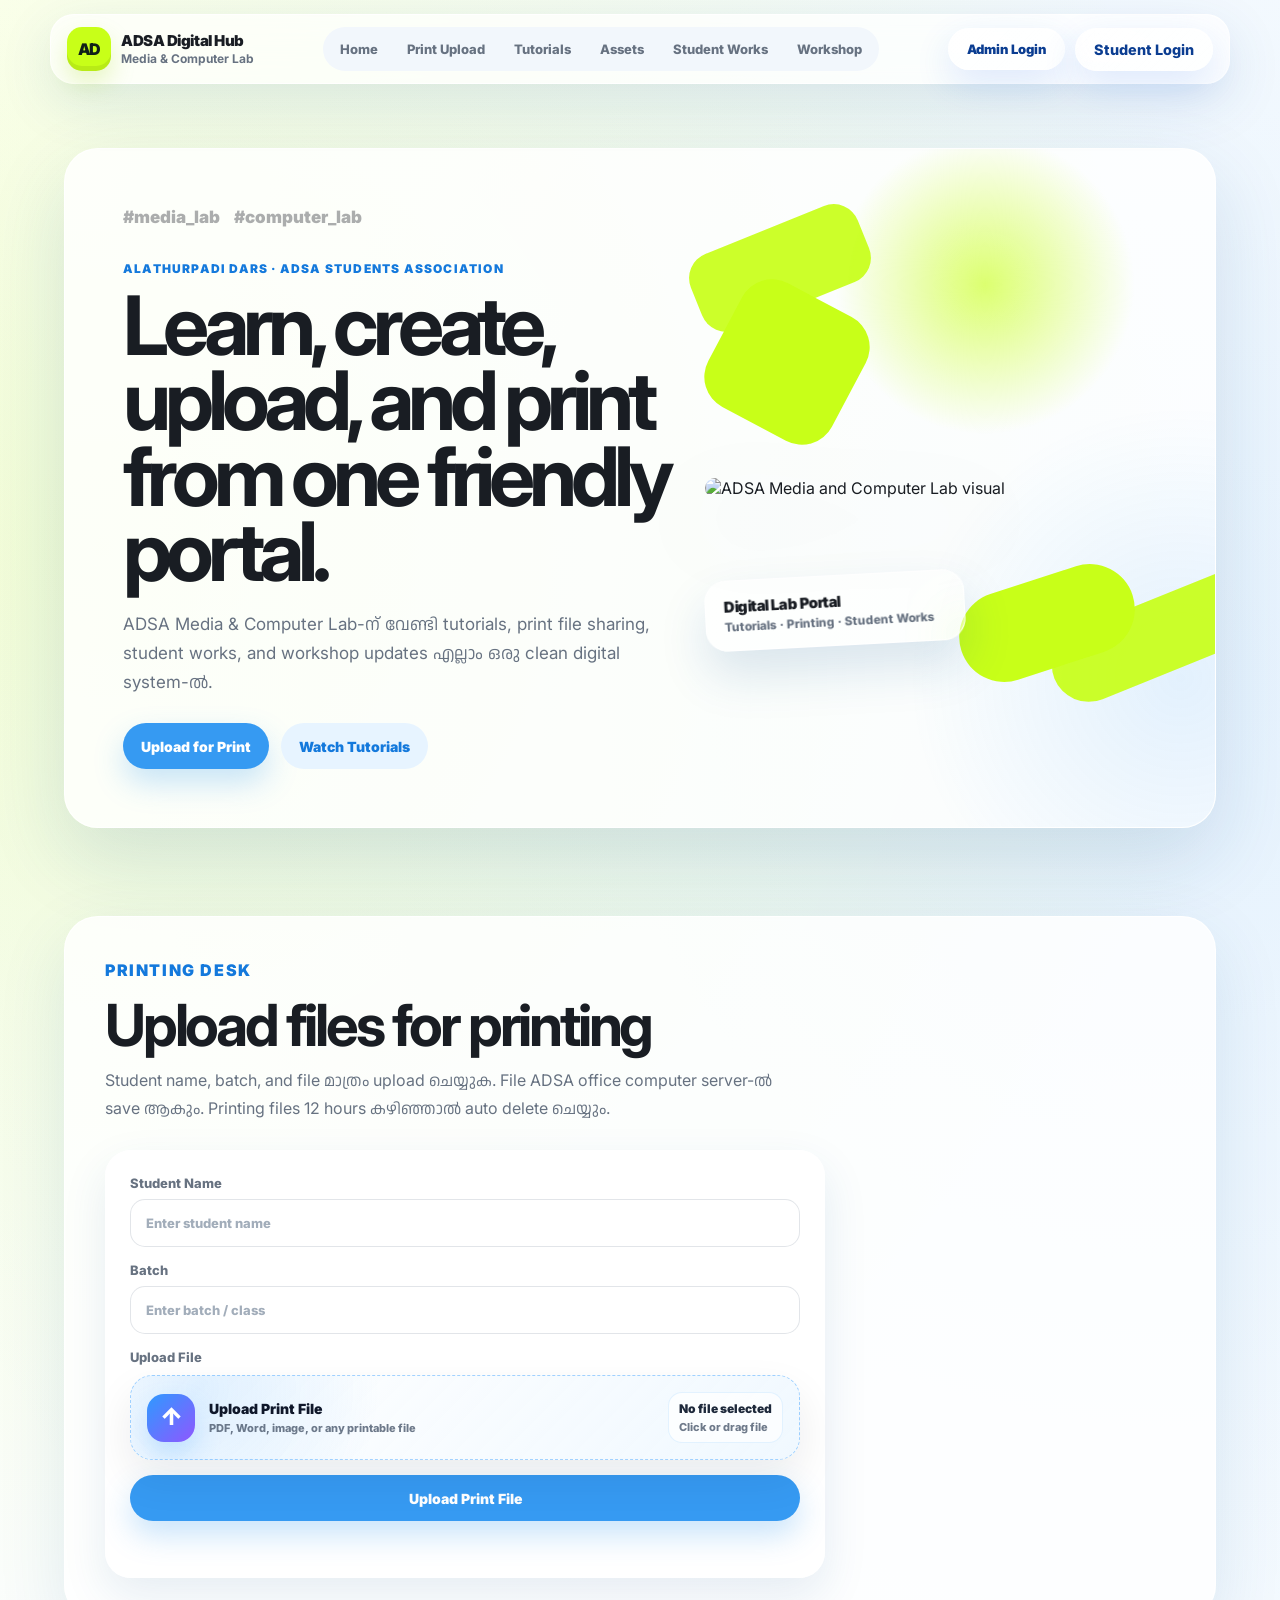
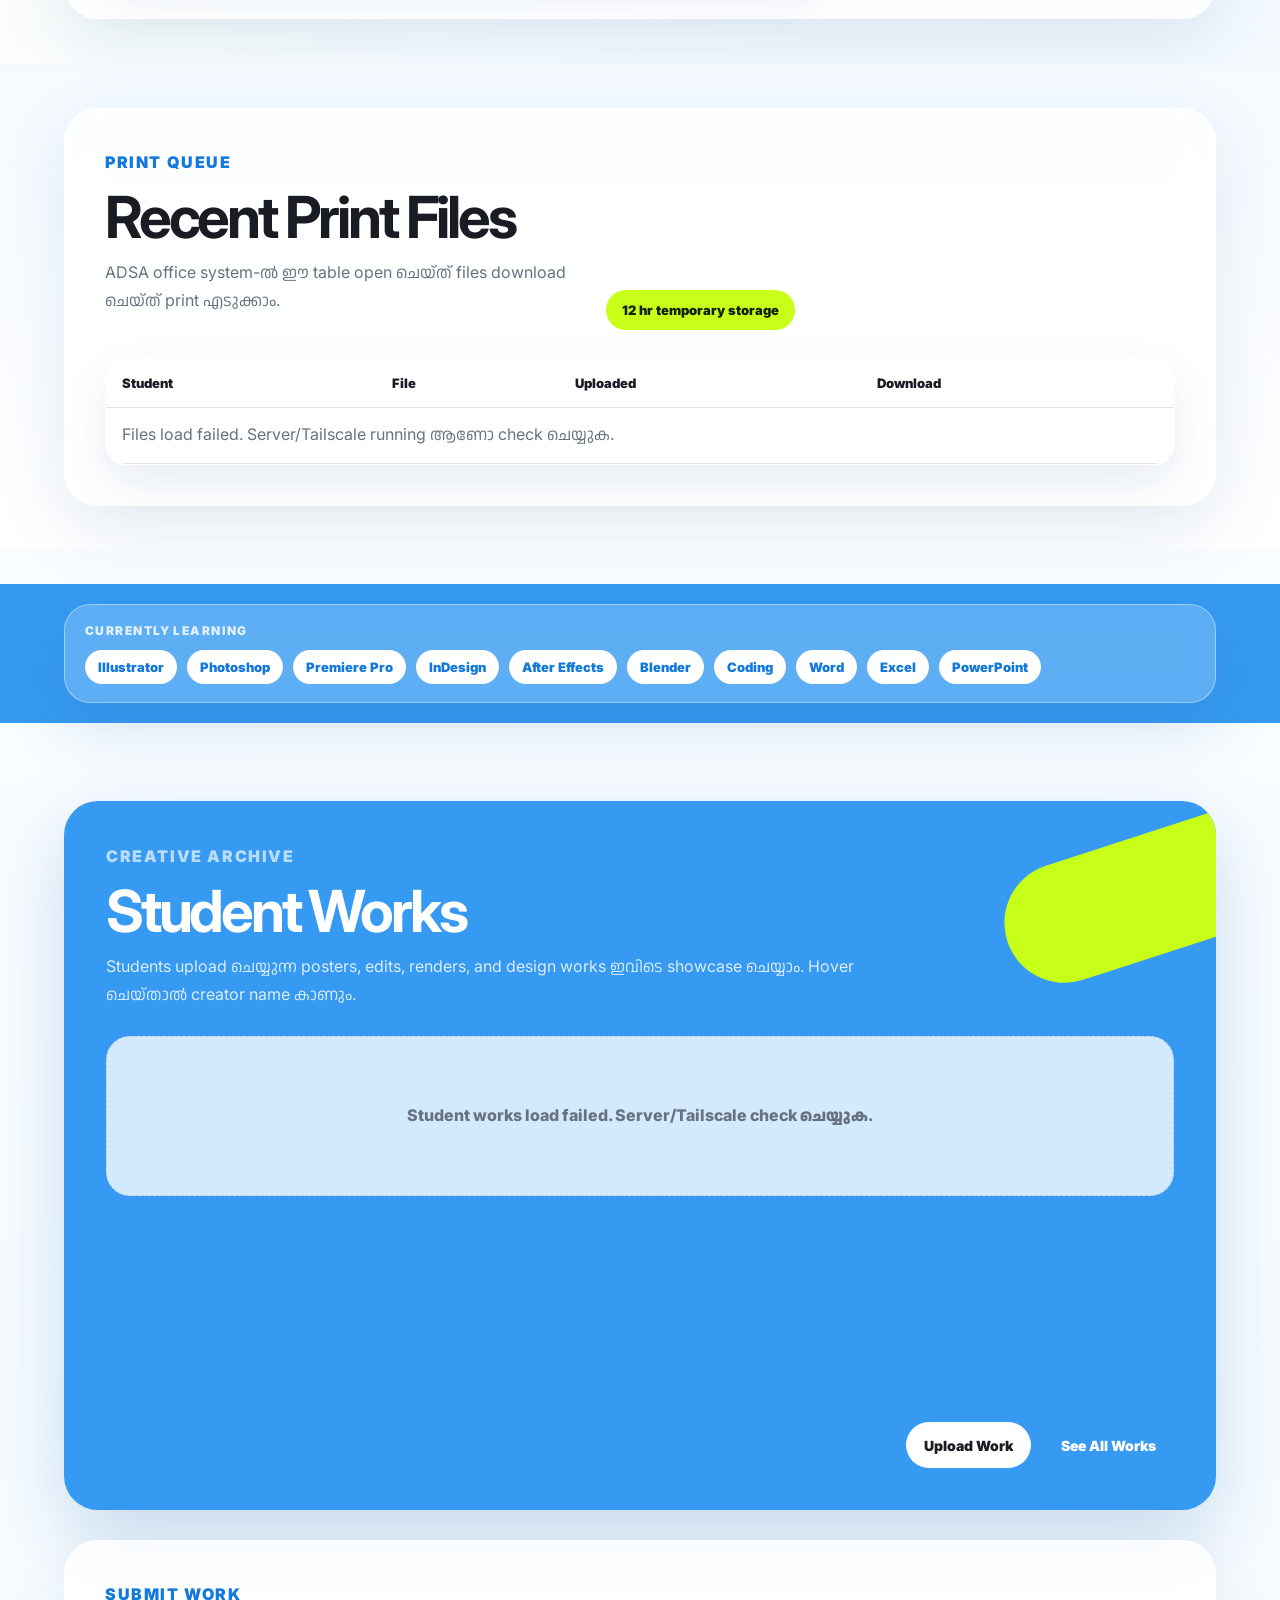
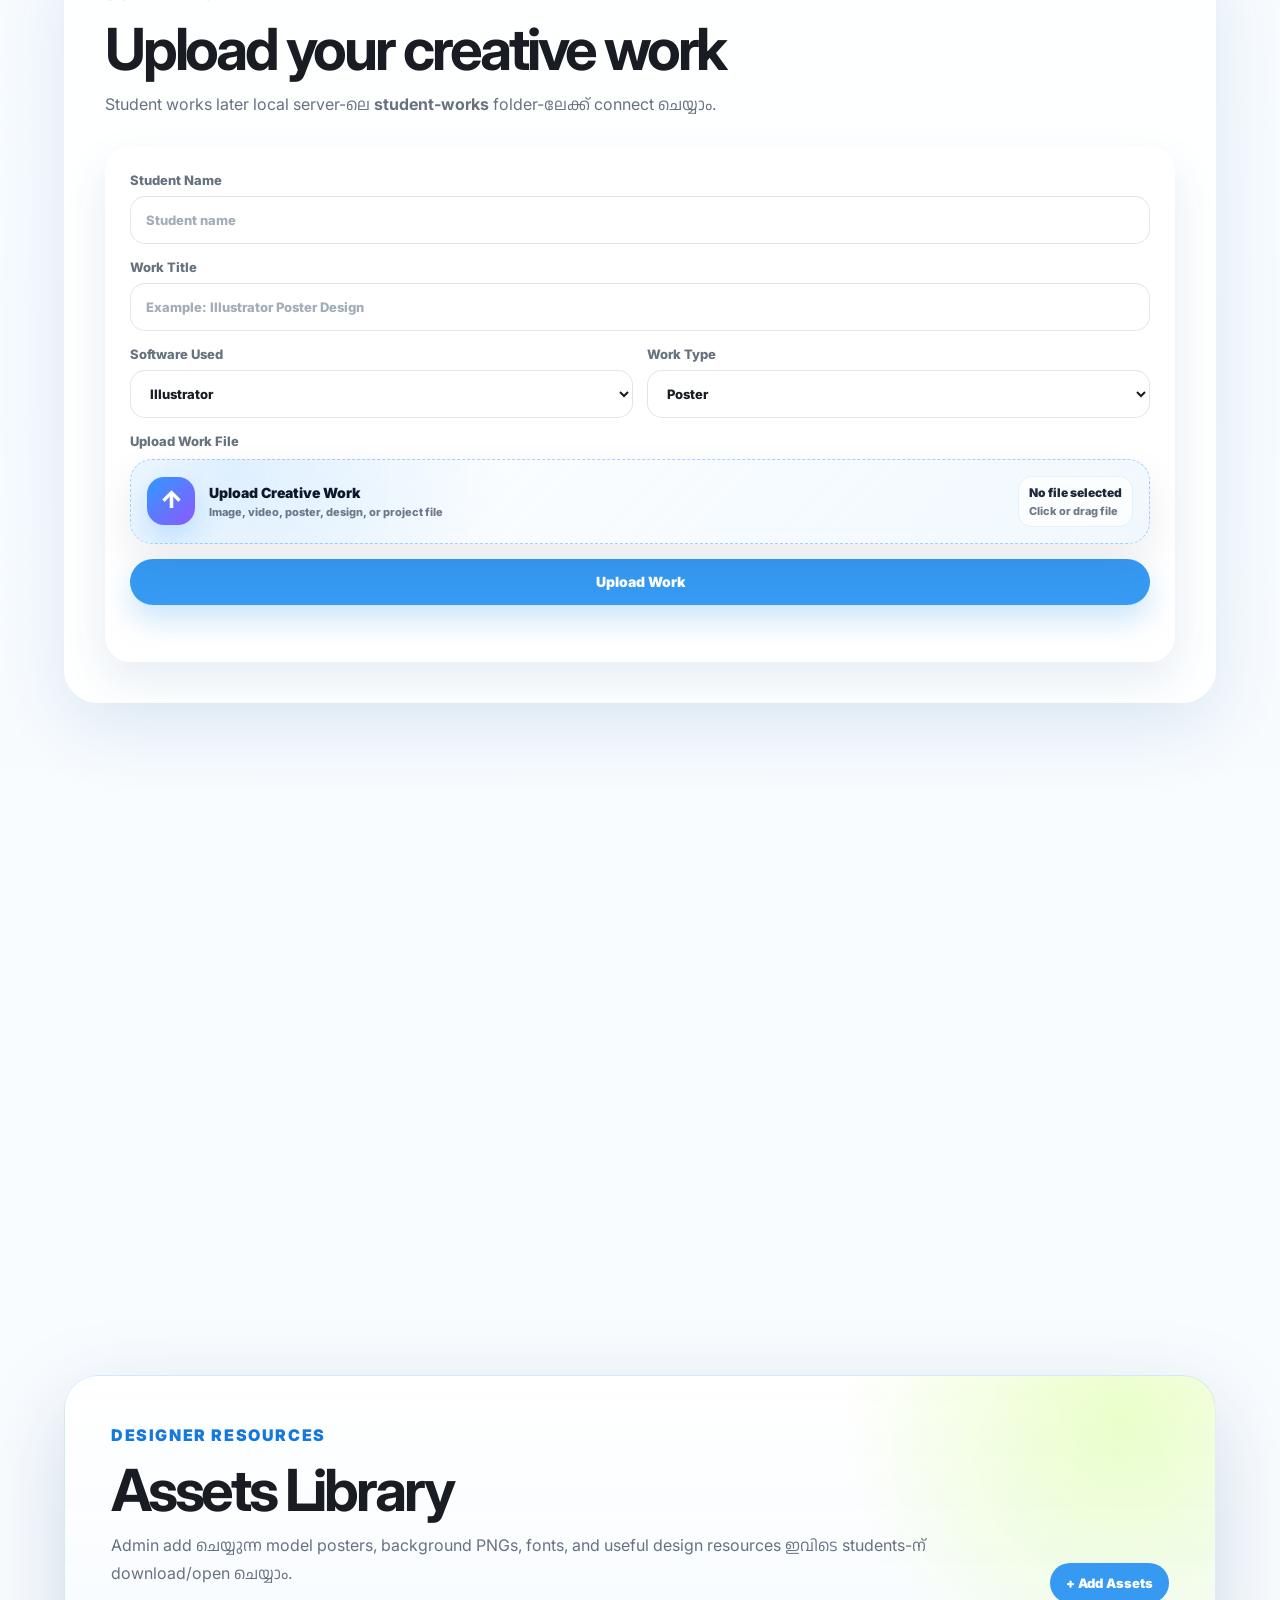
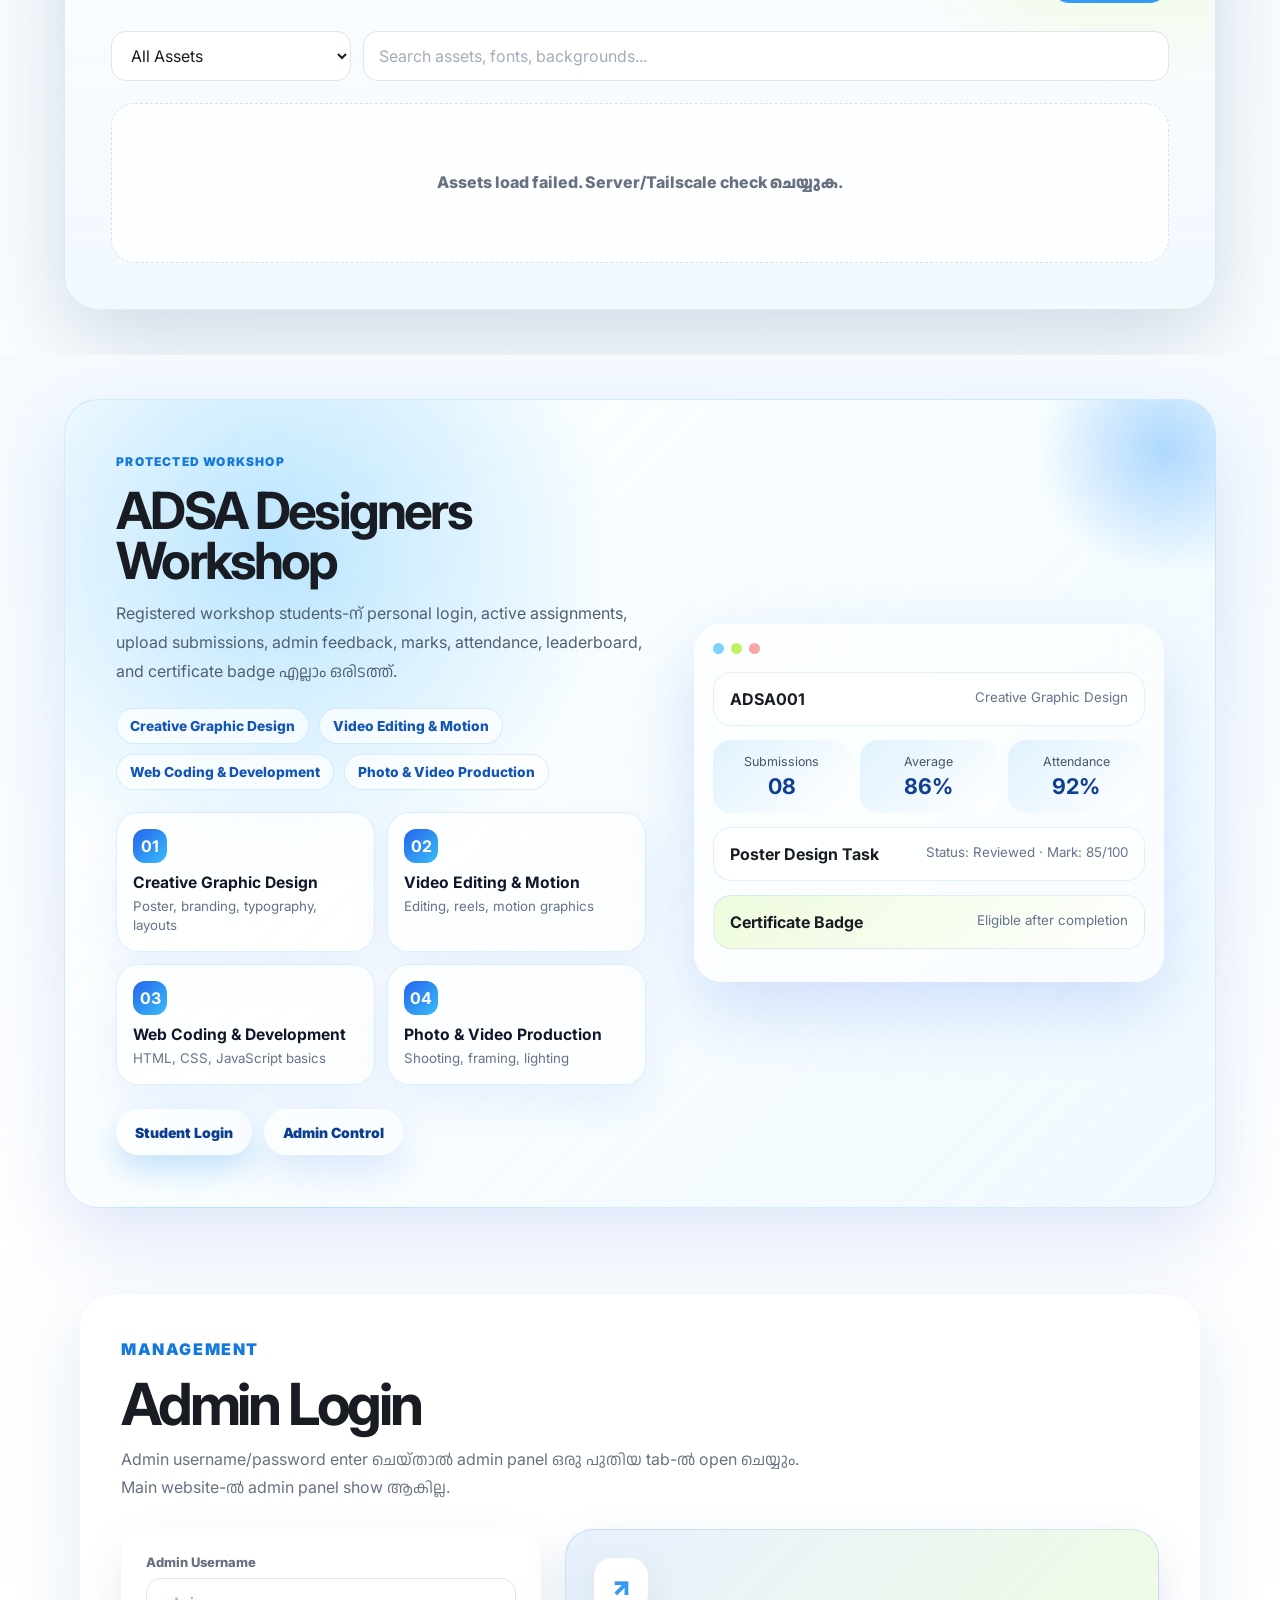
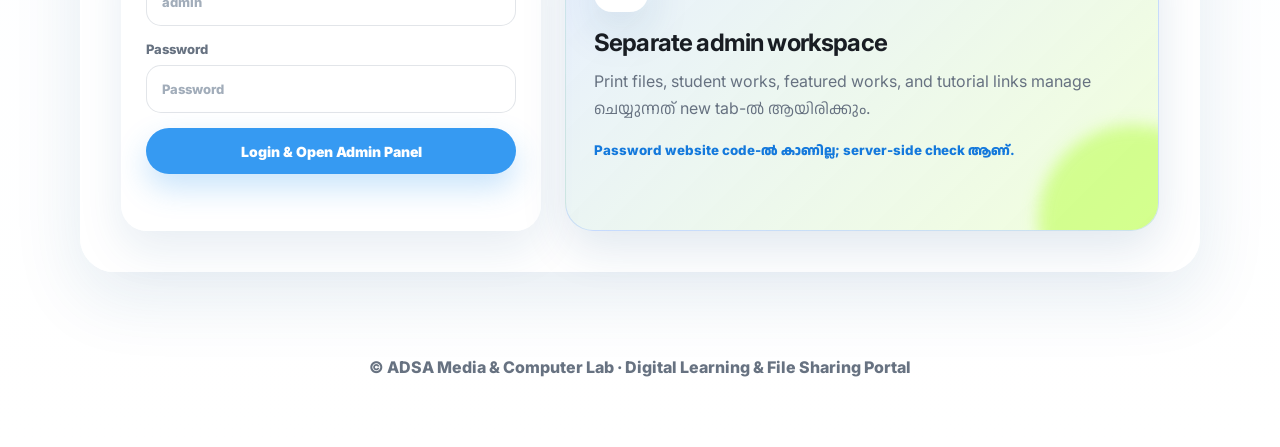
==== index.html @ 8da2c779 "Add files via upload" ====
<!DOCTYPE html>
<html lang="ml">
<head>
  <meta charset="UTF-8" />
  <meta name="viewport" content="width=device-width, initial-scale=1.0" />
  <title>ADSA Media & Computer Lab Portal</title>
  <link rel="icon" type="image/png" href="assets/logo.png" />
  <link rel="shortcut icon" type="image/png" href="assets/logo.png" />
  <link rel="apple-touch-icon" href="assets/logo.png" />

  <link rel="preconnect" href="https://fonts.googleapis.com">
  <link rel="preconnect" href="https://fonts.gstatic.com" crossorigin>
  <link href="https://fonts.googleapis.com/css2?family=Anek+Malayalam:wght@400;500;600;700;800&family=Inter:wght@400;500;600;700;800;900&family=Manjari:wght@400;700&display=swap" rel="stylesheet">

  <link rel="stylesheet" href="style.css" />
</head>
<body data-page="main">
  <header class="site-header">
    <a class="brand" href="#home" aria-label="ADSA Digital Hub Home">
      <span class="brand-mark">AD</span>
      <span class="brand-text">
        <strong>ADSA Digital Hub</strong>
        <small>Media & Computer Lab</small>
      </span>
    </a>

    <button class="menu-toggle" id="menuToggle" type="button" aria-label="Open menu">☰</button>

    <nav class="main-nav" id="mainNav">
      <a href="#home">Home</a>
      <a href="#print">Print Upload</a>
      <a href="#tutorials">Tutorials</a>
      <a href="#assets">Assets</a>
      <a href="#works">Student Works</a>
      <a href="#workshop">Workshop</a>
    </nav>

    <div class="top-login-actions">
      <a class="admin-top-btn iphone-glass-btn" href="#admin-login">Admin Login</a>
      <a class="student-top-btn iphone-glass-btn" href="workshop.html" target="_blank" rel="noopener">Student Login</a>
    </div>
  </header>

  <main>
    <section class="hero section reveal" id="home">
      <div class="hero-shell">
        <div class="hero-copy reveal reveal-left">
          <div class="tag-row">
            <span>#media_lab</span>
            <span>#computer_lab</span>
          </div>
          <p class="eyebrow">Alathurpadi Dars · ADSA Students Association</p>
          <h1>Learn, create, upload, and print from one friendly portal.</h1>
          <p class="hero-text">
            ADSA Media & Computer Lab-ന് വേണ്ടി tutorials, print file sharing, student works, and workshop updates എല്ലാം ഒരു clean digital system-ൽ.
          </p>
          <div class="hero-actions">
            <a class="btn primary" href="#print">Upload for Print</a>
            <a class="btn soft" href="#tutorials">Watch Tutorials</a>
          </div>
        </div>

        <div class="hero-visual reveal reveal-right">
          <div class="accent-shape shape-one"></div>
          <div class="accent-shape shape-two"></div>
          <img src="assets/right side.png" alt="ADSA Media and Computer Lab visual" />
          <div class="floating-glass-card">
            <strong>Digital Lab Portal</strong>
            <span>Tutorials · Printing · Student Works</span>
          </div>
        </div>
      </div>
    </section>

    <section class="section print-section reveal" id="print">
      <div class="section-panel print-panel">
        <div class="section-head compact">
          <p class="eyebrow blue">Printing Desk</p>
          <h2>Upload files for printing</h2>
          <p>
            Student name, batch, and file മാത്രം upload ചെയ്യുക. File ADSA office computer server-ൽ save ആകും.
            Printing files 12 hours കഴിഞ്ഞാൽ auto delete ചെയ്യും.
          </p>
        </div>

        <div class="print-layout">
          <form class="form-card print-form" id="printUploadForm">
            <label>Student Name
              <input class="input" name="studentName" required placeholder="Enter student name" />
            </label>

            <label>Batch
              <input class="input" name="batch" placeholder="Enter batch / class" />
            </label>

            <label>Upload File
              <input class="input file-input" type="file" name="file" required />
            </label>

            <div class="progress-wrap hidden" id="printProgressWrap">
              <div class="progress-bar"><span id="printProgress"></span></div>
              <small id="printProgressText">0%</small>
            </div>

            <button class="btn primary full" type="submit">Upload Print File</button>
            <p class="form-message" id="printMessage"></p>
          </form>

        </div>
      </div>
    </section>

    <section class="section recent-print-section reveal">
      <div class="section-panel">
        <div class="section-head compact row-head">
          <div>
            <p class="eyebrow blue">Print Queue</p>
            <h2>Recent Print Files</h2>
            <p>ADSA office system-ൽ ഈ table open ചെയ്ത് files download ചെയ്ത് print എടുക്കാം.</p>
          </div>
          <span class="pill-label">12 hr temporary storage</span>
        </div>

        <div class="table-wrap">
          <table>
            <thead>
              <tr>
                <th>Student</th>
                <th>File</th>
                <th>Uploaded</th>
                <th>Download</th>
              </tr>
            </thead>
            <tbody id="printFilesTable">
              <tr><td colspan="4">Loading files...</td></tr>
            </tbody>
          </table>
        </div>
      </div>
    </section>

    <section class="software-strip reveal" aria-label="Software categories">
      <div class="strip-inner">
        <p>Currently learning</p>
        <div class="chips">
          <span>Illustrator</span>
          <span>Photoshop</span>
          <span>Premiere Pro</span>
          <span>InDesign</span>
          <span>After Effects</span>
          <span>Blender</span>
          <span>Coding</span>
          <span>Word</span>
          <span>Excel</span>
          <span>PowerPoint</span>
        </div>
      </div>
    </section>

    <section class="section reveal" id="works">
      <div class="student-works-board">
        <div class="section-head light-head">
          <p class="eyebrow white">Creative Archive</p>
          <h2>Student Works</h2>
          <p>Students upload ചെയ്യുന്ന posters, edits, renders, and design works ഇവിടെ showcase ചെയ്യാം. Hover ചെയ്താൽ creator name കാണും.</p>
        </div>

        <div class="works-showcase" id="worksGallery">
          <article class="work-showcase-card reveal-card big">
            <div class="work-thumb gradient-one">Poster</div>
            <div class="work-overlay">
              <strong>Creative Poster</strong>
              <span>by Student Name</span>
            </div>
          </article>
          <article class="work-showcase-card reveal-card small up">
            <div class="work-thumb gradient-two">Logo</div>
            <div class="work-overlay">
              <strong>Logo Concept</strong>
              <span>by Student Name</span>
            </div>
          </article>
          <article class="work-showcase-card reveal-card tall">
            <div class="work-thumb gradient-three">Render</div>
            <div class="work-overlay">
              <strong>Blender Model</strong>
              <span>by Student Name</span>
            </div>
          </article>
          <article class="work-showcase-card reveal-card small down">
            <div class="work-thumb gradient-four">Edit</div>
            <div class="work-overlay">
              <strong>Video Edit</strong>
              <span>by Student Name</span>
            </div>
          </article>
          <article class="work-showcase-card reveal-card wide">
            <div class="work-thumb gradient-five">UI</div>
            <div class="work-overlay">
              <strong>Website UI</strong>
              <span>by Student Name</span>
            </div>
          </article>
        </div>

        <div class="works-footer">
          <a class="btn white-btn" href="#workUploadArea">Upload Work</a>
          <button class="btn blue-btn" id="seeAllWorksBtn" type="button">See All Works</button>
        </div>
      </div>

      <div class="work-upload-panel reveal" id="workUploadArea">
        <div class="section-head compact">
          <p class="eyebrow blue">Submit Work</p>
          <h2>Upload your creative work</h2>
          <p>Student works later local server-ലെ <strong>student-works</strong> folder-ലേക്ക് connect ചെയ്യാം.</p>
        </div>

        <form class="form-card" id="workUploadForm">
          <label>Student Name
            <input class="input" name="studentName" required placeholder="Student name" />
          </label>

          <label>Work Title
            <input class="input" name="title" required placeholder="Example: Illustrator Poster Design" />
          </label>

          <div class="form-row">
            <label>Software Used
              <select class="input" name="software">
                <option>Illustrator</option>
                <option>Photoshop</option>
                <option>Premiere Pro</option>
                <option>InDesign</option>
                <option>After Effects</option>
                <option>Blender</option>
                <option>Coding</option>
                <option>Office Apps</option>
                <option>Other</option>
              </select>
            </label>

            <label>Work Type
              <select class="input" name="workType">
                <option>Poster</option>
                <option>Logo</option>
                <option>Video Editing</option>
                <option>Motion Graphics</option>
                <option>Blender Render</option>
                <option>Coding Project</option>
                <option>Document</option>
                <option>Presentation</option>
                <option>Other</option>
              </select>
            </label>
          </div>

          <label>Upload Work File
            <input class="input file-input" type="file" name="file" required />
          </label>

          <div class="progress-wrap hidden" id="workProgressWrap">
            <div class="progress-bar"><span id="workProgress"></span></div>
            <small id="workProgressText">0%</small>
          </div>

          <button class="btn primary full" type="submit">Upload Work</button>
          <p class="form-message" id="workMessage"></p>
        </form>
      </div>
    </section>

    <section class="section reveal" id="tutorials">
      <div class="tutorials-panel">
        <div class="section-head row-head">
          <div>
            <p class="eyebrow blue">Learning Library</p>
            <h2>Common Tutorials</h2>
            <p>Admin panel വഴി YouTube links add ചെയ്യുമ്പോൾ software category അനുസരിച്ച് thumbnails സഹിതം tutorials ഇവിടെ വരും.</p>
          </div>
          <a class="round-link" href="#admin-login">+ Add Tutorial</a>
        </div>

        <div class="toolbar">
          <select id="tutorialCategoryFilter" class="input small-input">
            <option value="all">All Categories</option>
            <option value="Illustrator">Illustrator</option>
            <option value="Photoshop">Photoshop</option>
            <option value="Premiere Pro">Premiere Pro</option>
            <option value="InDesign">InDesign</option>
            <option value="After Effects">After Effects</option>
            <option value="Blender">Blender</option>
            <option value="Coding">Coding</option>
            <option value="Office Apps">Office Apps</option>
          </select>

          <input id="tutorialSearch" class="input" type="search" placeholder="Search tutorial..." />
        </div>

        <div class="tutorial-card-grid" id="publicTutorials">
          <article class="tutorial-card demo-card reveal-card">
            <div class="tutorial-thumb blue-thumb">Ai</div>
            <div class="tutorial-body">
              <div class="tag-pair"><span>Beginner</span><span>Malayalam</span></div>
              <h3>Illustrator basics</h3>
              <p>Admin add ചെയ്യുന്ന YouTube links ഇവിടെ thumbnail സഹിതം കാണിക്കും.</p>
              <a href="#admin-login" class="btn mini blue-btn">Add Link</a>
            </div>
          </article>
          <article class="tutorial-card demo-card reveal-card">
            <div class="tutorial-thumb lime-thumb">Ps</div>
            <div class="tutorial-body">
              <div class="tag-pair"><span>Design</span><span>Public</span></div>
              <h3>Photoshop editing</h3>
              <p>Software category, level, language എന്നിവ filter ചെയ്യാം.</p>
              <a href="#admin-login" class="btn mini blue-btn">Add Link</a>
            </div>
          </article>
          <article class="tutorial-card demo-card reveal-card">
            <div class="tutorial-thumb peach-thumb">Pr</div>
            <div class="tutorial-body">
              <div class="tag-pair"><span>Video</span><span>Public</span></div>
              <h3>Premiere Pro lessons</h3>
              <p>YouTube video thumbnail auto show ചെയ്യാവുന്ന system next.</p>
              <a href="#admin-login" class="btn mini blue-btn">Add Link</a>
            </div>
          </article>
        </div>
      </div>
    </section>


    <section class="section reveal" id="assets">
      <div class="assets-panel">
        <div class="section-head row-head">
          <div>
            <p class="eyebrow blue">Designer Resources</p>
            <h2>Assets Library</h2>
            <p>Admin add ചെയ്യുന്ന model posters, background PNGs, fonts, and useful design resources ഇവിടെ students-ന് download/open ചെയ്യാം.</p>
          </div>
          <a class="round-link" href="#admin-login">+ Add Assets</a>
        </div>

        <div class="toolbar asset-toolbar">
          <select id="assetCategoryFilter" class="input small-input">
            <option value="all">All Assets</option>
            <option value="Model Posters">Model Posters</option>
            <option value="Background PNGs">Background PNGs</option>
            <option value="Fonts">Fonts</option>
            <option value="PNG Elements">PNG Elements</option>
            <option value="Practice Files">Practice Files</option>
            <option value="Design Models">Design Models</option>
            <option value="Other">Other</option>
          </select>

          <input id="assetSearch" class="input" type="search" placeholder="Search assets, fonts, backgrounds..." />
        </div>

        <div class="asset-grid" id="assetGrid">
          <article class="asset-card demo-card reveal-card">
            <div class="asset-icon">Aa</div>
            <div class="asset-body">
              <span class="asset-type">Fonts</span>
              <h3>Design fonts</h3>
              <p>Admin upload ചെയ്യുന്ന fonts ഇവിടെ show ചെയ്യും.</p>
            </div>
          </article>
          <article class="asset-card demo-card reveal-card">
            <div class="asset-icon png-icon">PNG</div>
            <div class="asset-body">
              <span class="asset-type">Background PNGs</span>
              <h3>Backgrounds & PNGs</h3>
              <p>Designers-ന് useful elements category-wise കിട്ടും.</p>
            </div>
          </article>
          <article class="asset-card demo-card reveal-card">
            <div class="asset-icon model-icon">PSD</div>
            <div class="asset-body">
              <span class="asset-type">Model Posters</span>
              <h3>Poster models</h3>
              <p>Practice ചെയ്യാനുള്ള model posters admin add ചെയ്യാം.</p>
            </div>
          </article>
        </div>
      </div>
    </section>

    <section class="section workshop-section premium-main-workshop reveal" id="workshop">
      <div class="workshop-premium-card">
        <div class="workshop-glow-orb"></div>
        <div class="workshop-premium-copy">
          <p class="eyebrow blue">Protected Workshop</p>
          <h2>ADSA Designers Workshop</h2>
          <p>
            Registered workshop students-ന് personal login, active assignments, upload submissions,
            admin feedback, marks, attendance, leaderboard, and certificate badge എല്ലാം ഒരിടത്ത്.
          </p>
          <div class="workshop-mini-points premium-points workshop-category-pills">
            <span>Creative Graphic Design</span>
            <span>Video Editing & Motion</span>
            <span>Web Coding & Development</span>
            <span>Photo & Video Production</span>
          </div>
          <div class="workshop-category-cards">
            <article><b>01</b><strong>Creative Graphic Design</strong><small>Poster, branding, typography, layouts</small></article>
            <article><b>02</b><strong>Video Editing & Motion</strong><small>Editing, reels, motion graphics</small></article>
            <article><b>03</b><strong>Web Coding & Development</strong><small>HTML, CSS, JavaScript basics</small></article>
            <article><b>04</b><strong>Photo & Video Production</strong><small>Shooting, framing, lighting</small></article>
          </div>
          <div class="workshop-premium-actions">
            <a class="btn primary iphone-glass-action" href="workshop.html" target="_blank" rel="noopener">Student Login</a>
            <a class="btn soft iphone-glass-action" href="#admin-login">Admin Control</a>
          </div>
        </div>
        <div class="workshop-dashboard-mockup" aria-hidden="true">
          <div class="mock-window-bar"><span></span><span></span><span></span></div>
          <div class="mock-profile-row"><b>ADSA001</b><small>Creative Graphic Design</small></div>
          <div class="mock-progress-grid"><i>Submissions<br><b>08</b></i><i>Average<br><b>86%</b></i><i>Attendance<br><b>92%</b></i></div>
          <div class="mock-task-card"><strong>Poster Design Task</strong><small>Status: Reviewed · Mark: 85/100</small></div>
          <div class="mock-task-card soft"><strong>Certificate Badge</strong><small>Eligible after completion</small></div>
        </div>
      </div>
    </section>

    <section class="section admin-login-section reveal" id="admin-login">
      <div class="section-panel admin-panel-shell admin-open-panel">
        <div class="section-head compact">
          <p class="eyebrow blue">Management</p>
          <h2>Admin Login</h2>
          <p>Admin username/password enter ചെയ്താൽ admin panel ഒരു പുതിയ tab-ൽ open ചെയ്യും. Main website-ൽ admin panel show ആകില്ല.</p>
        </div>

        <div class="admin-open-layout">
          <form class="form-card admin-login" id="adminLoginForm">
            <label>Admin Username
              <input class="input" type="text" name="username" placeholder="admin" autocomplete="username" />
            </label>

            <label>Password
              <input class="input" type="password" name="password" placeholder="Password" autocomplete="current-password" />
            </label>

            <button class="btn primary full" type="submit">Login & Open Admin Panel</button>
            <p class="form-message" id="adminLoginMessage"></p>
          </form>

          <div class="admin-open-note">
            <span class="admin-note-icon">↗</span>
            <h3>Separate admin workspace</h3>
            <p>Print files, student works, featured works, and tutorial links manage ചെയ്യുന്നത് new tab-ൽ ആയിരിക്കും.</p>
            <small>Password website code-ൽ കാണില്ല; server-side check ആണ്.</small>
          </div>
        </div>
      </div>
    </section>

  </main>

  <div class="works-modal hidden" id="worksModal" role="dialog" aria-modal="true" aria-labelledby="worksModalTitle" aria-hidden="true">
    <button class="works-modal-backdrop" type="button" data-close-works-modal aria-label="Close all works popup"></button>
    <div class="works-modal-card">
      <div class="works-modal-head">
        <div>
          <p class="eyebrow blue">Creative Gallery</p>
          <h3 id="worksModalTitle">All Student Works</h3>
          <p id="worksModalCount">Uploaded works will appear here as cards.</p>
        </div>
        <button class="modal-close" id="closeWorksModal" type="button" aria-label="Close popup">×</button>
      </div>
      <div class="works-modal-grid" id="allWorksGrid">
        <div class="works-loading">Loading works...</div>
      </div>
    </div>
  </div>


  <div class="work-viewer-modal hidden" id="workViewerModal" role="dialog" aria-modal="true" aria-labelledby="workViewerTitle" aria-hidden="true">
    <button class="work-viewer-backdrop" type="button" data-close-work-viewer aria-label="Close work preview"></button>
    <div class="work-viewer-card">
      <div class="work-viewer-head">
        <div>
          <p class="eyebrow blue">Work Preview</p>
          <h3 id="workViewerTitle">Student Work</h3>
          <p id="workViewerMeta">Preview will open here.</p>
        </div>
        <button class="modal-close" id="closeWorkViewer" type="button" aria-label="Close preview">×</button>
      </div>
      <div class="work-viewer-body" id="workViewerBody">
        <div class="works-loading">Select a work to preview.</div>
      </div>
    </div>
  </div>


  <footer class="site-footer">
    <p>© ADSA Media & Computer Lab · Digital Learning & File Sharing Portal</p>
  </footer>

  <script>
    document.addEventListener("DOMContentLoaded", function () {
      const revealItems = document.querySelectorAll(".reveal, .reveal-card");
      const observer = new IntersectionObserver((entries) => {
        entries.forEach((entry) => {
          if (entry.isIntersecting) {
            entry.target.classList.add("is-visible");
            observer.unobserve(entry.target);
          }
        });
      }, { threshold: 0.16, rootMargin: "0px 0px -60px 0px" });

      revealItems.forEach((item, index) => {
        item.style.setProperty("--reveal-delay", `${Math.min(index * 45, 420)}ms`);
        observer.observe(item);
      });
    });
  </script>

  <script type="module" src="app.js"></script>
</body>
</html>
---- style.css ----
:root {
  --blue: #369af2;
  --blue-dark: #1479dc;
  --blue-soft: #e7f4ff;
  --lime: #c8ff18;
  --lime-dark: #9ad400;
  --ink: #191d23;
  --muted: #677281;
  --soft-text: #8b96a6;
  --white: #ffffff;
  --paper: #fbfdff;
  --panel: #f2f7fc;
  --line: rgba(20, 45, 78, 0.12);
  --shadow: 0 30px 90px rgba(13, 61, 110, 0.18);
  --soft-shadow: 0 18px 45px rgba(26, 79, 130, 0.13);
  --radius-xl: 34px;
  --radius-lg: 26px;
  --radius-md: 18px;
  --container: 1180px;
}

* {
  box-sizing: border-box;
}

html {
  scroll-behavior: smooth;
}

body {
  margin: 0;
  font-family: "Inter", "Anek Malayalam", "Manjari", system-ui, -apple-system, BlinkMacSystemFont, "Segoe UI", sans-serif;
  color: var(--ink);
  background:
    radial-gradient(circle at 8% 10%, rgba(200, 255, 24, 0.22), transparent 20%),
    radial-gradient(circle at 92% 18%, rgba(255, 255, 255, 0.18), transparent 22%),
    var(--blue);
  overflow-x: hidden;
}

img {
  max-width: 100%;
  display: block;
}

a {
  color: inherit;
  text-decoration: none;
}

button,
input,
select,
textarea {
  font: inherit;
}

.site-header {
  position: sticky;
  top: 14px;
  z-index: 100;
  width: min(calc(100% - 28px), var(--container));
  margin: 14px auto 0;
  display: grid;
  grid-template-columns: auto 1fr auto;
  align-items: center;
  gap: 18px;
  padding: 12px 16px;
  background: rgba(255, 255, 255, 0.92);
  border: 1px solid rgba(255, 255, 255, 0.55);
  border-radius: 24px;
  box-shadow: 0 18px 45px rgba(23, 81, 138, 0.16);
  backdrop-filter: blur(18px);
}

.brand {
  display: inline-flex;
  align-items: center;
  gap: 10px;
  min-width: max-content;
}

.brand-mark {
  width: 44px;
  height: 44px;
  display: grid;
  place-items: center;
  border-radius: 15px;
  background: var(--lime);
  color: #102018;
  font-weight: 900;
  letter-spacing: -0.08em;
  box-shadow: inset 0 -5px 0 rgba(0, 0, 0, 0.08), 0 12px 24px rgba(157, 214, 0, 0.22);
}

.brand-text strong,
.brand-text small {
  display: block;
  line-height: 1.15;
}

.brand-text strong {
  font-size: 15px;
  font-weight: 900;
  letter-spacing: -0.03em;
}

.brand-text small {
  margin-top: 3px;
  color: var(--muted);
  font-size: 12px;
  font-weight: 700;
}

.main-nav {
  justify-self: center;
  display: flex;
  align-items: center;
  gap: 3px;
  padding: 4px;
  border-radius: 999px;
  background: var(--panel);
}

.main-nav a {
  padding: 10px 13px;
  border-radius: 999px;
  color: var(--muted);
  font-size: 13px;
  font-weight: 800;
  white-space: nowrap;
  transition: 0.2s ease;
}

.main-nav a:hover {
  color: var(--ink);
  background: var(--white);
  box-shadow: 0 10px 24px rgba(27, 90, 151, 0.08);
}

.admin-top-btn {
  justify-self: end;
  display: inline-flex;
  align-items: center;
  justify-content: center;
  padding: 12px 18px;
  border-radius: 999px;
  background: var(--blue);
  color: var(--white);
  font-size: 13px;
  font-weight: 900;
  box-shadow: 0 13px 24px rgba(54, 154, 242, 0.28);
}

.menu-toggle {
  display: none;
  justify-self: end;
  width: 43px;
  height: 43px;
  border: 0;
  border-radius: 14px;
  background: var(--panel);
  color: var(--ink);
  cursor: pointer;
  font-weight: 900;
}

.section {
  padding: 34px clamp(14px, 5vw, 70px);
}

.section > * {
  width: min(100%, var(--container));
  margin-left: auto;
  margin-right: auto;
}

.hero {
  padding-top: 62px;
}

.hero-shell {
  min-height: 640px;
  display: grid;
  grid-template-columns: minmax(0, 1fr) minmax(330px, 0.82fr);
  align-items: center;
  gap: 30px;
  padding: clamp(26px, 5vw, 58px);
  overflow: hidden;
  position: relative;
  background:
    radial-gradient(circle at 85% 17%, rgba(200, 255, 24, 0.6), transparent 16%),
    radial-gradient(circle at 62% 60%, rgba(54, 154, 242, 0.1), transparent 25%),
    var(--white);
  border-radius: var(--radius-xl);
  box-shadow: var(--shadow);
}

.hero-shell::before,
.hero-shell::after {
  content: "";
  position: absolute;
  pointer-events: none;
  background: var(--lime);
  opacity: 0.92;
  transform: rotate(-22deg);
}

.hero-shell::before {
  width: 180px;
  height: 82px;
  border-radius: 26px;
  right: 30%;
  top: 78px;
}

.hero-shell::after {
  width: 260px;
  height: 74px;
  border-radius: 999px;
  right: -90px;
  bottom: 160px;
}

.hero-copy,
.hero-visual {
  position: relative;
  z-index: 2;
}

.tag-row {
  display: flex;
  flex-wrap: wrap;
  gap: 14px;
  margin-bottom: 34px;
}

.tag-row span {
  color: rgba(25, 29, 35, 0.36);
  font-size: 17px;
  font-weight: 900;
}

.eyebrow {
  margin: 0 0 12px;
  color: var(--blue-dark);
  font-size: 12px;
  font-weight: 900;
  letter-spacing: 0.1em;
  text-transform: uppercase;
}

.eyebrow.white {
  color: rgba(255, 255, 255, 0.8);
}

.eyebrow.blue {
  color: var(--blue-dark);
}

h1,
h2,
h3,
h4,
p {
  margin-top: 0;
}

h1 {
  max-width: 670px;
  margin-bottom: 20px;
  font-size: clamp(44px, 7vw, 82px);
  line-height: 0.92;
  letter-spacing: -0.075em;
  color: var(--ink);
}

h2 {
  margin-bottom: 14px;
  font-size: clamp(32px, 4.8vw, 58px);
  line-height: 0.98;
  letter-spacing: -0.055em;
  color: var(--ink);
}

h3 {
  margin-bottom: 12px;
  font-size: 24px;
  line-height: 1.08;
  letter-spacing: -0.035em;
}

h4 {
  margin-bottom: 16px;
  font-size: 20px;
  letter-spacing: -0.03em;
}

.hero-text,
.section-head p,
.workshop-card p,
.queue-preview-card p,
.tutorial-body p,
.work-upload-panel p {
  color: var(--muted);
  font-size: 16px;
  line-height: 1.72;
}

.hero-text {
  max-width: 620px;
  font-size: 17px;
}

.hero-actions,
.works-footer {
  display: flex;
  flex-wrap: wrap;
  gap: 12px;
  margin-top: 26px;
}

.btn {
  display: inline-flex;
  align-items: center;
  justify-content: center;
  gap: 8px;
  min-height: 46px;
  border: 0;
  cursor: pointer;
  border-radius: 999px;
  padding: 12px 18px;
  font-weight: 900;
  font-size: 14px;
  transition: 0.2s ease;
}

.btn:hover {
  transform: translateY(-2px);
}

.btn.primary,
.btn.blue-btn {
  background: var(--blue);
  color: var(--white);
  box-shadow: 0 14px 30px rgba(54, 154, 242, 0.27);
}

.btn.soft {
  background: var(--blue-soft);
  color: var(--blue-dark);
}

.btn.ghost {
  background: var(--white);
  color: var(--blue-dark);
  border: 1px solid var(--line);
}

.btn.white-btn {
  background: var(--white);
  color: var(--ink);
}

.btn.mini {
  min-height: 36px;
  padding: 8px 13px;
  font-size: 12px;
}

.btn.full {
  width: 100%;
}

.hero-visual {
  display: grid;
  place-items: center;
  min-height: 460px;
}

.hero-visual img {
  width: min(100%, 470px);
  max-height: 500px;
  object-fit: contain;
  border-radius: 32px;
  filter: drop-shadow(0 30px 50px rgba(25, 68, 108, 0.22));
}

.accent-shape {
  position: absolute;
  z-index: -1;
  background: var(--lime);
}

.shape-one {
  width: 140px;
  height: 140px;
  border-radius: 34px;
  top: 34px;
  left: 12px;
  transform: rotate(28deg);
}

.shape-two {
  width: 180px;
  height: 90px;
  border-radius: 999px;
  right: 20px;
  bottom: 50px;
  transform: rotate(-18deg);
}

.floating-note {
  position: absolute;
  left: 8px;
  bottom: 76px;
  display: grid;
  gap: 2px;
  width: 240px;
  padding: 16px 18px;
  background: rgba(255, 255, 255, 0.88);
  border: 1px solid rgba(255, 255, 255, 0.68);
  border-radius: 18px;
  transform: rotate(-4deg);
  box-shadow: var(--soft-shadow);
}

.floating-note strong {
  font-size: 15px;
}

.floating-note span {
  color: var(--muted);
  font-size: 12px;
  font-weight: 700;
}

.section-panel,
.tutorials-panel,
.work-upload-panel,
.admin-panel-shell {
  background: var(--white);
  border-radius: var(--radius-xl);
  padding: clamp(22px, 4vw, 40px);
  box-shadow: var(--shadow);
}

.section-head {
  max-width: 820px;
  margin-bottom: 28px;
}

.section-head.compact {
  max-width: 690px;
}

.row-head {
  max-width: none;
  display: flex;
  align-items: end;
  justify-content: space-between;
  gap: 22px;
}

.pill-label,
.round-link {
  display: inline-flex;
  align-items: center;
  justify-content: center;
  min-width: max-content;
  border-radius: 999px;
  padding: 12px 16px;
  background: var(--lime);
  color: #17210a;
  font-size: 13px;
  font-weight: 900;
}

.round-link {
  background: var(--blue);
  color: var(--white);
}

.print-layout {
  display: grid;
  grid-template-columns: minmax(280px, 0.92fr) minmax(260px, 0.62fr);
  gap: 22px;
  align-items: stretch;
}

.form-card,
.panel,
.queue-preview-card,
.workshop-card {
  background: var(--paper);
  border: 1px solid var(--line);
  border-radius: var(--radius-lg);
  box-shadow: var(--soft-shadow);
}

.form-card,
.panel,
.queue-preview-card {
  padding: 24px;
}

.form-card label,
.panel label {
  display: block;
  margin-bottom: 15px;
  color: var(--muted);
  font-weight: 800;
  font-size: 13px;
}

.form-card label .input,
.panel label .input {
  margin-top: 8px;
}

.form-row {
  display: grid;
  grid-template-columns: 1fr 1fr;
  gap: 14px;
}

.input {
  width: 100%;
  min-height: 48px;
  padding: 13px 15px;
  color: var(--ink);
  background: var(--white);
  border: 1px solid var(--line);
  border-radius: 15px;
  outline: none;
  box-shadow: inset 0 1px 0 rgba(255,255,255,0.5);
}

.input:focus {
  border-color: rgba(54, 154, 242, 0.55);
  box-shadow: 0 0 0 4px rgba(54, 154, 242, 0.12);
}

.input::placeholder {
  color: #a2adba;
}

.file-input {
  padding: 11px 13px;
}

.small-input {
  max-width: 240px;
}

.progress-wrap {
  margin-bottom: 14px;
}

.progress-bar {
  height: 10px;
  overflow: hidden;
  border-radius: 999px;
  background: var(--blue-soft);
}

.progress-bar span {
  display: block;
  width: 0%;
  height: 100%;
  border-radius: inherit;
  background: var(--blue);
  transition: width 0.2s ease;
}

.hidden {
  display: none !important;
}

.form-message {
  min-height: 20px;
  margin: 12px 0 0;
  color: var(--blue-dark);
  font-weight: 800;
  line-height: 1.5;
}

.queue-preview-card {
  position: relative;
  overflow: hidden;
  min-height: 280px;
  background: var(--blue);
  color: var(--white);
}

.queue-preview-card::after {
  content: "";
  position: absolute;
  width: 210px;
  height: 110px;
  border-radius: 999px;
  right: -60px;
  bottom: 18px;
  background: var(--lime);
  transform: rotate(-22deg);
}

.queue-preview-card p {
  color: rgba(255,255,255,0.82);
}

.clip-icon {
  width: 54px;
  height: 54px;
  display: grid;
  place-items: center;
  margin-bottom: 44px;
  border-radius: 50%;
  background: var(--white);
  color: var(--blue);
  font-weight: 900;
  font-size: 22px;
}

.mini-queue {
  position: relative;
  z-index: 2;
  display: grid;
  gap: 10px;
  margin-top: 28px;
}

.mini-queue span {
  width: 70%;
  height: 13px;
  border-radius: 999px;
  background: rgba(255,255,255,0.38);
}

.mini-queue span:nth-child(2) {
  width: 88%;
}

.mini-queue span:nth-child(3) {
  width: 54%;
}

.table-wrap {
  overflow-x: auto;
  border: 1px solid var(--line);
  border-radius: 22px;
  background: var(--paper);
}

table {
  width: 100%;
  min-width: 760px;
  border-collapse: collapse;
}

th,
td {
  padding: 16px;
  text-align: left;
  border-bottom: 1px solid var(--line);
  color: var(--muted);
}

th {
  color: var(--ink);
  font-size: 13px;
  font-weight: 900;
}

td strong {
  color: var(--ink);
}

.software-strip {
  padding: 20px clamp(14px, 5vw, 70px);
}

.strip-inner {
  width: min(100%, var(--container));
  margin: 0 auto;
  padding: 18px 20px;
  display: grid;
  gap: 12px;
  background: rgba(255, 255, 255, 0.18);
  border: 1px solid rgba(255,255,255,0.28);
  border-radius: 26px;
  backdrop-filter: blur(14px);
}

.strip-inner p {
  margin-bottom: 0;
  color: rgba(255,255,255,0.82);
  font-size: 12px;
  font-weight: 900;
  letter-spacing: 0.12em;
  text-transform: uppercase;
}

.chips {
  display: flex;
  flex-wrap: wrap;
  gap: 10px;
}

.chips span {
  padding: 9px 13px;
  border-radius: 999px;
  background: var(--white);
  color: var(--blue-dark);
  font-weight: 900;
  font-size: 13px;
}

.student-works-board {
  position: relative;
  overflow: hidden;
  padding: clamp(24px, 5vw, 42px);
  border-radius: var(--radius-xl);
  background: var(--blue);
  box-shadow: var(--shadow);
}

.student-works-board::before {
  content: "";
  position: absolute;
  width: 300px;
  height: 120px;
  border-radius: 999px;
  background: var(--lime);
  right: -84px;
  top: 34px;
  transform: rotate(-18deg);
}

.light-head {
  position: relative;
  z-index: 2;
  color: var(--white);
}

.light-head h2,
.light-head p {
  color: var(--white);
}

.light-head p {
  opacity: 0.82;
}

.works-showcase {
  position: relative;
  z-index: 2;
  min-height: 360px;
  display: grid;
  grid-template-columns: 1.2fr 0.8fr 1fr 0.9fr;
  grid-template-rows: 150px 150px;
  gap: 18px;
  align-items: stretch;
  margin-top: 22px;
}

.work-showcase-card {
  position: relative;
  overflow: hidden;
  border-radius: 24px;
  background: var(--white);
  box-shadow: 0 18px 38px rgba(14, 75, 134, 0.18);
  transform: rotate(var(--rot, 0deg));
  transition: 0.25s ease;
}

.work-showcase-card:hover {
  transform: translateY(-8px) rotate(var(--rot, 0deg));
}

.work-showcase-card.big {
  grid-row: 1 / 3;
  --rot: -1deg;
}

.work-showcase-card.small.up {
  --rot: 2deg;
}

.work-showcase-card.tall {
  grid-row: 1 / 3;
  --rot: -1.5deg;
}

.work-showcase-card.small.down {
  grid-column: 2;
  grid-row: 2;
  --rot: -2deg;
}

.work-showcase-card.wide {
  grid-row: 1 / 3;
  --rot: 1.5deg;
}

.work-thumb {
  height: 100%;
  display: grid;
  place-items: center;
  color: rgba(25, 29, 35, 0.7);
  font-size: 30px;
  font-weight: 900;
  letter-spacing: -0.06em;
}

.gradient-one { background: linear-gradient(135deg, #d9ff67, #ffffff); }
.gradient-two { background: linear-gradient(135deg, #ffffff, #a7d7ff); }
.gradient-three { background: linear-gradient(135deg, #f6d5ff, #ffffff); }
.gradient-four { background: linear-gradient(135deg, #fff0b8, #ffffff); }
.gradient-five { background: linear-gradient(135deg, #b7ffdf, #ffffff); }

.work-overlay {
  position: absolute;
  inset: auto 12px 12px 12px;
  display: grid;
  gap: 2px;
  padding: 13px 14px;
  border-radius: 16px;
  color: var(--ink);
  background: rgba(255,255,255,0.9);
  box-shadow: 0 14px 32px rgba(0,0,0,0.1);
  transform: translateY(18px);
  opacity: 0;
  transition: 0.25s ease;
}

.work-showcase-card:hover .work-overlay {
  opacity: 1;
  transform: translateY(0);
}

.work-overlay strong {
  font-size: 14px;
}

.work-overlay span {
  color: var(--muted);
  font-size: 12px;
  font-weight: 800;
}

.works-footer {
  justify-content: flex-end;
}

.work-upload-panel {
  margin-top: 30px;
}

.tutorials-panel {
  background: var(--white);
}

.toolbar {
  display: flex;
  gap: 12px;
  margin-bottom: 22px;
}

.tutorial-card-grid,
.card-grid {
  display: grid;
  grid-template-columns: repeat(3, minmax(0, 1fr));
  gap: 20px;
}

.tutorial-card,
.demo-card,
.work-card {
  overflow: hidden;
  border-radius: 24px;
  background: var(--paper);
  border: 1px solid var(--line);
  box-shadow: var(--soft-shadow);
}

.tutorial-thumb {
  height: 170px;
  display: grid;
  place-items: center;
  font-size: 64px;
  font-weight: 900;
  letter-spacing: -0.12em;
  color: rgba(25,29,35,0.72);
}

.blue-thumb { background: linear-gradient(135deg, #dff2ff, #ffffff); }
.lime-thumb { background: linear-gradient(135deg, #d9ff4a, #ffffff); }
.peach-thumb { background: linear-gradient(135deg, #ffd7b2, #ffffff); }

.tutorial-body,
.card-body {
  padding: 18px;
}

.tag-pair,
.meta-row {
  display: flex;
  flex-wrap: wrap;
  gap: 8px;
  margin-bottom: 12px;
}

.tag-pair span,
.meta-row span {
  padding: 6px 9px;
  border-radius: 999px;
  background: var(--blue-soft);
  color: var(--blue-dark);
  font-size: 11px;
  font-weight: 900;
}

.workshop-card {
  display: flex;
  align-items: center;
  justify-content: space-between;
  gap: 24px;
  padding: clamp(24px, 4vw, 38px);
  background: var(--white);
}

.dashboard {
  margin-top: 28px;
  padding: 22px;
  border-radius: var(--radius-lg);
  background: var(--paper);
  border: 1px solid var(--line);
}

.dashboard-head {
  display: flex;
  align-items: center;
  justify-content: space-between;
  gap: 16px;
  margin-bottom: 18px;
}

.dashboard-grid {
  display: grid;
  grid-template-columns: repeat(2, minmax(0, 1fr));
  gap: 18px;
}

.wide-panel {
  grid-column: 1 / -1;
}

.list-box {
  display: grid;
  gap: 12px;
}

.list-item,
.empty-state {
  padding: 16px;
  border: 1px dashed var(--line);
  border-radius: 18px;
  background: var(--white);
  color: var(--muted);
  line-height: 1.6;
}

.site-footer {
  width: min(calc(100% - 28px), var(--container));
  margin: 20px auto 34px;
  padding: 20px;
  color: rgba(255, 255, 255, 0.86);
  text-align: center;
  font-weight: 800;
}

@media (max-width: 1040px) {
  .site-header {
    grid-template-columns: auto auto auto;
  }

  .main-nav {
    position: fixed;
    top: 88px;
    left: 14px;
    right: 14px;
    display: none;
    flex-direction: column;
    align-items: stretch;
    padding: 12px;
    border-radius: 22px;
    background: rgba(255,255,255,0.96);
    box-shadow: var(--shadow);
  }

  .main-nav.show {
    display: flex;
  }

  .menu-toggle {
    display: inline-grid;
    place-items: center;
  }

  .admin-top-btn {
    display: none;
  }

  .hero-shell,
  .print-layout,
  .workshop-card,
  .dashboard-grid {
    grid-template-columns: 1fr;
  }

  .hero-shell {
    min-height: auto;
  }

  .hero-visual {
    min-height: 360px;
  }

  .works-showcase {
    grid-template-columns: repeat(2, minmax(0, 1fr));
    grid-template-rows: auto;
  }

  .work-showcase-card,
  .work-showcase-card.big,
  .work-showcase-card.tall,
  .work-showcase-card.wide,
  .work-showcase-card.small.down {
    grid-column: auto;
    grid-row: auto;
    min-height: 190px;
  }

  .tutorial-card-grid,
  .card-grid {
    grid-template-columns: repeat(2, minmax(0, 1fr));
  }
}

@media (max-width: 720px) {
  .site-header {
    top: 8px;
    width: calc(100% - 16px);
    margin-top: 8px;
    gap: 10px;
  }

  .brand-text small {
    display: none;
  }

  .section {
    padding: 22px 12px;
  }

  .hero {
    padding-top: 34px;
  }

  .hero-shell,
  .section-panel,
  .tutorials-panel,
  .student-works-board,
  .work-upload-panel,
  .admin-panel-shell {
    border-radius: 24px;
    padding: 22px;
  }

  h1 {
    font-size: clamp(38px, 13vw, 58px);
  }

  h2 {
    font-size: clamp(30px, 10vw, 44px);
  }

  .tag-row {
    margin-bottom: 22px;
  }

  .hero-actions,
  .works-footer,
  .toolbar,
  .row-head,
  .form-row,
  .dashboard-head {
    display: grid;
    grid-template-columns: 1fr;
  }

  .small-input {
    max-width: none;
  }

  .floating-note {
    left: 4px;
    bottom: 20px;
    width: 210px;
  }

  .works-showcase,
  .tutorial-card-grid,
  .card-grid {
    grid-template-columns: 1fr;
  }

  .work-showcase-card {
    min-height: 210px;
  }

  .chips span {
    font-size: 12px;
  }

  table {
    min-width: 720px;
  }
}

/* ===== ADSA White + Blue Smooth Theme Update ===== */
body {
  background:
    radial-gradient(circle at 8% 8%, rgba(200, 255, 24, 0.18), transparent 18%),
    radial-gradient(circle at 92% 10%, rgba(54, 154, 242, 0.12), transparent 22%),
    linear-gradient(180deg, #ffffff 0%, #f6fbff 52%, #ffffff 100%);
  color: var(--ink);
}

.site-header {
  background: rgba(255, 255, 255, 0.74);
  border: 1px solid rgba(255, 255, 255, 0.86);
  box-shadow: 0 18px 55px rgba(16, 82, 145, 0.12);
  backdrop-filter: blur(24px) saturate(1.35);
  -webkit-backdrop-filter: blur(24px) saturate(1.35);
}

.section {
  padding-top: 44px;
  padding-bottom: 44px;
}

.hero {
  padding-top: 64px;
  background: transparent;
}

.hero-shell {
  background:
    radial-gradient(circle at 80% 20%, rgba(200, 255, 24, 0.62), transparent 14%),
    radial-gradient(circle at 97% 78%, rgba(54, 154, 242, 0.12), transparent 22%),
    rgba(255, 255, 255, 0.82);
  border: 1px solid rgba(255, 255, 255, 0.94);
  box-shadow: 0 30px 80px rgba(23, 81, 138, 0.14);
  backdrop-filter: blur(22px) saturate(1.2);
  -webkit-backdrop-filter: blur(22px) saturate(1.2);
}

.print-section,
#tutorials,
.admin-section {
  background: transparent;
}

.recent-print-section,
.workshop-section {
  background: linear-gradient(180deg, #f4faff 0%, #ffffff 100%);
}

.student-works-board,
.software-strip {
  background: var(--blue);
}

.software-strip {
  margin-top: 34px;
  margin-bottom: 34px;
}

.strip-inner {
  background: rgba(255, 255, 255, 0.2);
  border: 1px solid rgba(255, 255, 255, 0.38);
  box-shadow: 0 24px 60px rgba(18, 94, 166, 0.16);
}

.print-layout {
  display: block;
  max-width: 720px;
}

.print-form {
  background: rgba(255, 255, 255, 0.78);
  border: 1px solid rgba(255, 255, 255, 0.86);
  backdrop-filter: blur(20px) saturate(1.28);
  -webkit-backdrop-filter: blur(20px) saturate(1.28);
  box-shadow: 0 22px 55px rgba(23, 81, 138, 0.12);
}

.floating-note,
.queue-preview-card {
  display: none !important;
}

.floating-glass-card {
  position: absolute;
  left: 0;
  bottom: 72px;
  display: grid;
  gap: 3px;
  width: min(260px, 82%);
  padding: 16px 18px;
  color: var(--ink);
  background: rgba(255, 255, 255, 0.52);
  border: 1px solid rgba(255, 255, 255, 0.9);
  border-radius: 22px;
  box-shadow: 0 24px 48px rgba(20, 86, 148, 0.15);
  backdrop-filter: blur(24px) saturate(1.45);
  -webkit-backdrop-filter: blur(24px) saturate(1.45);
  transform: rotate(-3deg);
}

.floating-glass-card strong {
  font-size: 15px;
  font-weight: 900;
  letter-spacing: -0.03em;
}

.floating-glass-card span {
  color: var(--muted);
  font-size: 12px;
  font-weight: 800;
}

.section-panel,
.tutorials-panel,
.work-upload-panel,
.admin-panel-shell,
.workshop-card {
  background: rgba(255, 255, 255, 0.82);
  border: 1px solid rgba(255, 255, 255, 0.9);
  box-shadow: 0 24px 70px rgba(22, 79, 135, 0.11);
  backdrop-filter: blur(18px) saturate(1.15);
  -webkit-backdrop-filter: blur(18px) saturate(1.15);
}

.student-works-board {
  box-shadow: 0 26px 75px rgba(27, 104, 178, 0.22);
}

.tutorial-card,
.demo-card,
.work-card,
.form-card,
.panel,
.table-wrap {
  background: rgba(255, 255, 255, 0.78);
  border: 1px solid rgba(255, 255, 255, 0.86);
  box-shadow: 0 18px 45px rgba(23, 81, 138, 0.1);
  backdrop-filter: blur(16px) saturate(1.15);
  -webkit-backdrop-filter: blur(16px) saturate(1.15);
}

.hero-visual img {
  border-radius: 36px;
}

.site-footer {
  color: var(--muted);
}

.reveal,
.reveal-card {
  opacity: 0;
  transform: translateY(34px) scale(0.985);
  filter: blur(10px);
  transition:
    opacity 900ms cubic-bezier(0.16, 1, 0.3, 1) var(--reveal-delay, 0ms),
    transform 900ms cubic-bezier(0.16, 1, 0.3, 1) var(--reveal-delay, 0ms),
    filter 900ms cubic-bezier(0.16, 1, 0.3, 1) var(--reveal-delay, 0ms);
  will-change: opacity, transform, filter;
}

.reveal-left {
  transform: translateX(-36px) translateY(22px) scale(0.985);
}

.reveal-right {
  transform: translateX(36px) translateY(22px) scale(0.985);
}

.reveal.is-visible,
.reveal-card.is-visible {
  opacity: 1;
  transform: translate(0, 0) scale(1);
  filter: blur(0);
}

.work-showcase-card.reveal-card:nth-child(2),
.tutorial-card.reveal-card:nth-child(2) {
  --reveal-delay: 120ms;
}

.work-showcase-card.reveal-card:nth-child(3),
.tutorial-card.reveal-card:nth-child(3) {
  --reveal-delay: 210ms;
}

.work-showcase-card.reveal-card:nth-child(4) {
  --reveal-delay: 300ms;
}

.work-showcase-card.reveal-card:nth-child(5) {
  --reveal-delay: 390ms;
}

@media (prefers-reduced-motion: reduce) {
  .reveal,
  .reveal-card {
    opacity: 1;
    transform: none;
    filter: none;
    transition: none;
  }
}

@media (max-width: 720px) {
  .floating-glass-card {
    left: 8px;
    bottom: 24px;
    width: 220px;
  }

  .software-strip {
    margin-top: 22px;
    margin-bottom: 22px;
  }
}


/* Student work video previews */
.video-work {
  position: relative;
  overflow: hidden;
  background: linear-gradient(135deg, #dff2ff, #ffffff);
}

.work-video-preview {
  width: 100%;
  height: 100%;
  object-fit: cover;
  display: block;
  pointer-events: none;
}

.video-duration-note {
  position: absolute;
  left: 14px;
  top: 14px;
  z-index: 2;
  padding: 7px 10px;
  border-radius: 999px;
  background: rgba(255, 255, 255, 0.84);
  color: var(--ink);
  font-size: 11px;
  font-weight: 900;
  letter-spacing: -0.02em;
  box-shadow: 0 12px 28px rgba(18, 79, 135, 0.14);
  backdrop-filter: blur(12px);
  -webkit-backdrop-filter: blur(12px);
}

/* See All Works popup modal */
body.modal-open {
  overflow: hidden;
}

.work-card-link {
  display: block;
  height: 100%;
  color: inherit;
}

.image-work {
  background: #eef7ff;
  overflow: hidden;
}

.image-work img {
  width: 100%;
  height: 100%;
  object-fit: cover;
  display: block;
}

.works-loading {
  grid-column: 1 / -1;
  min-height: 160px;
  display: grid;
  place-items: center;
  padding: 28px;
  text-align: center;
  color: var(--muted);
  background: rgba(255, 255, 255, 0.78);
  border: 1px dashed rgba(20, 45, 78, 0.14);
  border-radius: 24px;
  font-weight: 800;
}

.works-modal {
  position: fixed;
  inset: 0;
  z-index: 999;
  display: grid;
  place-items: center;
  padding: 24px;
}

.works-modal.hidden {
  display: none;
}

.works-modal-backdrop {
  position: absolute;
  inset: 0;
  border: 0;
  cursor: pointer;
  background: rgba(12, 26, 42, 0.42);
  backdrop-filter: blur(16px) saturate(1.25);
  -webkit-backdrop-filter: blur(16px) saturate(1.25);
}

.works-modal-card {
  position: relative;
  z-index: 2;
  width: min(1120px, 100%);
  max-height: min(86vh, 860px);
  display: flex;
  flex-direction: column;
  overflow: hidden;
  border-radius: 34px;
  background: rgba(255, 255, 255, 0.88);
  border: 1px solid rgba(255, 255, 255, 0.9);
  box-shadow: 0 36px 110px rgba(12, 50, 90, 0.28);
  backdrop-filter: blur(22px) saturate(1.18);
  -webkit-backdrop-filter: blur(22px) saturate(1.18);
  animation: modalIn 420ms cubic-bezier(0.16, 1, 0.3, 1);
}

@keyframes modalIn {
  from {
    opacity: 0;
    transform: translateY(28px) scale(0.96);
  }
  to {
    opacity: 1;
    transform: translateY(0) scale(1);
  }
}

.works-modal-head {
  display: flex;
  justify-content: space-between;
  align-items: flex-start;
  gap: 18px;
  padding: 28px clamp(18px, 4vw, 34px) 18px;
  border-bottom: 1px solid rgba(20, 45, 78, 0.1);
}

.works-modal-head h3 {
  margin: 0;
  font-size: clamp(26px, 4vw, 42px);
  letter-spacing: -0.06em;
}

.works-modal-head p:last-child {
  margin: 8px 0 0;
  color: var(--muted);
  font-weight: 700;
}

.modal-close {
  width: 44px;
  height: 44px;
  flex: 0 0 auto;
  display: grid;
  place-items: center;
  border: 0;
  cursor: pointer;
  border-radius: 50%;
  background: var(--blue);
  color: var(--white);
  font-size: 28px;
  line-height: 1;
  box-shadow: 0 16px 34px rgba(54, 154, 242, 0.24);
}

.works-modal-grid {
  display: grid;
  grid-template-columns: repeat(4, minmax(0, 1fr));
  gap: 18px;
  overflow: auto;
  padding: 22px clamp(18px, 4vw, 34px) 34px;
}

.modal-work-card {
  position: relative;
  min-height: 260px;
  overflow: hidden;
  border-radius: 26px;
  background: var(--white);
  box-shadow: 0 18px 42px rgba(18, 79, 135, 0.14);
  transform: translateY(0);
  transition: transform 260ms ease, box-shadow 260ms ease;
}

.modal-work-card:hover {
  transform: translateY(-8px);
  box-shadow: 0 24px 58px rgba(18, 79, 135, 0.2);
}

.modal-work-card .work-thumb {
  height: 100%;
  min-height: 260px;
}

.modal-work-card .work-overlay {
  opacity: 1;
  transform: translateY(0);
  inset: auto 12px 12px 12px;
}

.modal-work-card .work-overlay small {
  color: var(--soft-text);
  font-size: 11px;
  font-weight: 800;
}

@media (max-width: 980px) {
  .works-modal-grid {
    grid-template-columns: repeat(2, minmax(0, 1fr));
  }
}

@media (max-width: 620px) {
  .works-modal {
    padding: 12px;
  }

  .works-modal-card {
    max-height: 90vh;
    border-radius: 26px;
  }

  .works-modal-head {
    padding: 22px 18px 16px;
  }

  .works-modal-grid {
    grid-template-columns: 1fr;
    padding: 18px;
  }

  .modal-work-card,
  .modal-work-card .work-thumb {
    min-height: 230px;
  }
}


/* In-site student work preview modal */
.work-card-link {
  display: block;
  width: 100%;
  height: 100%;
  padding: 0;
  margin: 0;
  border: 0;
  background: transparent;
  color: inherit;
  font: inherit;
  text-align: inherit;
  cursor: pointer;
}

.work-viewer-modal {
  position: fixed;
  inset: 0;
  z-index: 1100;
  display: grid;
  place-items: center;
  padding: 24px;
}

.work-viewer-modal.hidden {
  display: none;
}

.work-viewer-backdrop {
  position: absolute;
  inset: 0;
  border: 0;
  cursor: pointer;
  background: rgba(8, 23, 40, 0.54);
  backdrop-filter: blur(18px) saturate(1.2);
  -webkit-backdrop-filter: blur(18px) saturate(1.2);
}

.work-viewer-card {
  position: relative;
  z-index: 2;
  width: min(1180px, 100%);
  max-height: min(90vh, 900px);
  display: flex;
  flex-direction: column;
  overflow: hidden;
  border-radius: 34px;
  background: rgba(255, 255, 255, 0.9);
  border: 1px solid rgba(255, 255, 255, 0.92);
  box-shadow: 0 36px 110px rgba(12, 50, 90, 0.34);
  backdrop-filter: blur(24px) saturate(1.16);
  -webkit-backdrop-filter: blur(24px) saturate(1.16);
  animation: modalIn 420ms cubic-bezier(0.16, 1, 0.3, 1);
}

.work-viewer-head {
  display: flex;
  justify-content: space-between;
  align-items: flex-start;
  gap: 18px;
  padding: 24px clamp(18px, 4vw, 34px) 16px;
  border-bottom: 1px solid rgba(20, 45, 78, 0.1);
}

.work-viewer-head h3 {
  margin: 0;
  font-size: clamp(24px, 4vw, 40px);
  letter-spacing: -0.055em;
}

.work-viewer-head p:last-child {
  margin: 8px 0 0;
  color: var(--muted);
  font-weight: 800;
}

.work-viewer-body {
  min-height: 430px;
  overflow: auto;
  padding: clamp(14px, 3vw, 28px);
  background:
    radial-gradient(circle at 20% 10%, rgba(93, 205, 255, 0.12), transparent 26%),
    linear-gradient(180deg, rgba(246, 251, 255, 0.98), rgba(255, 255, 255, 0.86));
}

.work-preview-frame,
.work-preview-image,
.work-preview-video {
  width: 100%;
  min-height: 64vh;
  max-height: 70vh;
  border: 0;
  border-radius: 24px;
  background: #ffffff;
  box-shadow: 0 20px 55px rgba(18, 79, 135, 0.16);
}

.work-preview-image {
  object-fit: contain;
  display: block;
  padding: 14px;
}

.work-preview-video {
  display: block;
  object-fit: contain;
  background: #07111f;
}

.work-preview-unsupported {
  min-height: 360px;
  display: grid;
  place-items: center;
  text-align: center;
  padding: 32px;
  border-radius: 28px;
  background: rgba(255, 255, 255, 0.78);
  border: 1px dashed rgba(20, 45, 78, 0.18);
  color: var(--muted);
}

.work-preview-unsupported strong {
  display: block;
  margin-bottom: 10px;
  color: var(--ink);
  font-size: 22px;
  letter-spacing: -0.03em;
}

.preview-open-link {
  margin-top: 18px;
}

@media (max-width: 620px) {
  .work-viewer-modal {
    padding: 12px;
  }

  .work-viewer-card {
    max-height: 92vh;
    border-radius: 26px;
  }

  .work-viewer-head {
    padding: 20px 18px 14px;
  }

  .work-viewer-body {
    min-height: 360px;
    padding: 14px;
  }

  .work-preview-frame,
  .work-preview-image,
  .work-preview-video {
    min-height: 58vh;
    border-radius: 20px;
  }
}

/* Admin panel update */
.admin-stats-grid {
  display: grid;
  grid-template-columns: repeat(4, minmax(0, 1fr));
  gap: 14px;
  margin: 24px 0;
}

.admin-stat-card {
  min-height: 118px;
  padding: 20px;
  border-radius: 24px;
  background: rgba(255, 255, 255, 0.78);
  border: 1px solid rgba(20, 45, 78, 0.1);
  box-shadow: 0 14px 35px rgba(26, 79, 130, 0.11);
  display: grid;
  align-content: center;
  gap: 8px;
}

.admin-stat-card span {
  color: var(--muted);
  font-size: 13px;
  font-weight: 800;
}

.admin-stat-card strong {
  color: var(--ink);
  font-size: clamp(24px, 3vw, 36px);
  letter-spacing: -0.04em;
}

.admin-file-item {
  display: grid;
  grid-template-columns: minmax(0, 1fr) auto;
  align-items: center;
  gap: 14px;
}

.admin-file-item span,
.admin-file-item small {
  display: block;
  margin-top: 5px;
  color: var(--muted);
  line-height: 1.5;
  overflow-wrap: anywhere;
}

.list-actions {
  display: flex;
  flex-wrap: wrap;
  justify-content: flex-end;
  gap: 8px;
}

.btn.mini,
.mini {
  padding: 9px 13px;
  font-size: 12px;
  border-radius: 999px;
}

.danger-btn {
  background: #ffedf0;
  color: #b4233c;
  border: 1px solid rgba(180, 35, 60, 0.16);
}

.tutorial-thumb.image-thumb {
  padding: 0;
  overflow: hidden;
  background: var(--blue-soft);
}

.tutorial-thumb.image-thumb img {
  width: 100%;
  height: 100%;
  object-fit: cover;
}

.tutorial-thumb.image-thumb span {
  display: grid;
  place-items: center;
  height: 100%;
  font-weight: 900;
  color: var(--blue-dark);
}

@media (max-width: 900px) {
  .admin-stats-grid {
    grid-template-columns: repeat(2, minmax(0, 1fr));
  }

  .admin-file-item {
    grid-template-columns: 1fr;
  }

  .list-actions {
    justify-content: flex-start;
  }
}

@media (max-width: 560px) {
  .admin-stats-grid {
    grid-template-columns: 1fr;
  }
}


/* Separate Admin Login / Admin Page */
.admin-login-section .admin-panel-shell {
  max-width: 1120px;
  margin: 0 auto;
}

.admin-open-layout {
  display: grid;
  grid-template-columns: minmax(280px, 420px) minmax(0, 1fr);
  gap: 24px;
  align-items: stretch;
}

.admin-open-note {
  position: relative;
  overflow: hidden;
  border-radius: 28px;
  padding: 28px;
  background: linear-gradient(135deg, rgba(28, 108, 255, 0.1), rgba(181, 255, 62, 0.18));
  border: 1px solid rgba(28, 108, 255, 0.16);
  box-shadow: var(--soft-shadow);
}

.admin-open-note::after {
  content: "";
  position: absolute;
  width: 190px;
  height: 190px;
  right: -70px;
  bottom: -85px;
  border-radius: 50%;
  background: rgba(181, 255, 62, 0.5);
  filter: blur(8px);
}

.admin-note-icon {
  width: 54px;
  height: 54px;
  display: grid;
  place-items: center;
  border-radius: 18px;
  background: #fff;
  color: var(--blue);
  font-size: 26px;
  font-weight: 900;
  margin-bottom: 18px;
  box-shadow: var(--soft-shadow);
}

.admin-open-note h3,
.admin-open-note p,
.admin-open-note small {
  position: relative;
  z-index: 1;
}

.admin-open-note p {
  color: var(--muted);
  line-height: 1.7;
}

.admin-open-note small {
  color: var(--blue-dark);
  font-weight: 800;
}

.admin-page-body {
  background:
    radial-gradient(circle at 8% 8%, rgba(28, 108, 255, 0.12), transparent 28%),
    radial-gradient(circle at 90% 15%, rgba(181, 255, 62, 0.22), transparent 22%),
    #ffffff;
}

.admin-site-header {
  background: rgba(255, 255, 255, 0.86);
}

.admin-nav-visible {
  display: flex;
}

.anchor-target {
  position: relative;
  top: -100px;
  display: block;
  width: 1px;
  height: 1px;
  pointer-events: none;
}

@media (max-width: 760px) {
  .admin-open-layout {
    grid-template-columns: 1fr;
  }

  .admin-nav-visible {
    display: none;
  }
}

/* Assets Library */
.assets-panel {
  padding: clamp(24px, 4vw, 46px);
  border-radius: var(--radius-xl);
  background:
    radial-gradient(circle at 92% 8%, rgba(181, 255, 62, 0.28), transparent 24%),
    linear-gradient(180deg, rgba(255, 255, 255, 0.96), rgba(240, 248, 255, 0.92));
  border: 1px solid rgba(28, 108, 255, 0.12);
  box-shadow: var(--shadow);
}

.asset-toolbar {
  margin-bottom: 22px;
}

.asset-grid {
  display: grid;
  grid-template-columns: repeat(3, minmax(0, 1fr));
  gap: 18px;
}

.asset-card {
  min-height: 250px;
  display: grid;
  grid-template-rows: 112px 1fr;
  overflow: hidden;
  border-radius: 30px;
  background: rgba(255, 255, 255, 0.86);
  border: 1px solid rgba(20, 45, 78, 0.1);
  box-shadow: 0 18px 42px rgba(26, 79, 130, 0.1);
  transition: transform 0.25s ease, box-shadow 0.25s ease;
}

.asset-card:hover {
  transform: translateY(-8px);
  box-shadow: 0 28px 64px rgba(26, 79, 130, 0.16);
}

.asset-icon {
  display: grid;
  place-items: center;
  margin: 16px 16px 0;
  border-radius: 24px;
  background:
    radial-gradient(circle at 30% 30%, rgba(255, 255, 255, 0.54), transparent 26%),
    linear-gradient(135deg, var(--blue), var(--blue-dark));
  color: #fff;
  font-size: 34px;
  font-weight: 1000;
  letter-spacing: -0.06em;
}

.asset-icon.png-icon {
  background: linear-gradient(135deg, #79c7ff, #1c6cff);
}

.asset-icon.model-icon {
  background: linear-gradient(135deg, #b5ff3e, #56b900);
  color: #10220a;
}

.asset-icon.font-icon {
  background: linear-gradient(135deg, #111827, #334155);
}

.asset-body {
  padding: 17px 18px 18px;
}

.asset-type {
  display: inline-flex;
  width: fit-content;
  padding: 6px 10px;
  border-radius: 999px;
  background: var(--blue-soft);
  color: var(--blue-dark);
  font-size: 11px;
  font-weight: 900;
}

.asset-body h3 {
  margin: 12px 0 8px;
  color: var(--ink);
  font-size: 21px;
  letter-spacing: -0.03em;
}

.asset-body p {
  min-height: 46px;
  color: var(--muted);
  line-height: 1.55;
  margin-bottom: 10px;
}

.asset-meta-line {
  margin-bottom: 12px;
  color: var(--muted);
  font-size: 12px;
  font-weight: 800;
}

.asset-actions {
  display: flex;
  flex-wrap: wrap;
  gap: 8px;
}

@media (max-width: 980px) {
  .asset-grid {
    grid-template-columns: repeat(2, minmax(0, 1fr));
  }
}

@media (max-width: 620px) {
  .asset-grid {
    grid-template-columns: 1fr;
  }
}

/* Asset preview cards update */
.preview-asset-card {
  grid-template-rows: 168px 1fr;
}

.asset-preview {
  position: relative;
  margin: 16px 16px 0;
  min-height: 152px;
  overflow: hidden;
  border-radius: 24px;
  background:
    radial-gradient(circle at 25% 20%, rgba(255, 255, 255, 0.8), transparent 24%),
    linear-gradient(135deg, rgba(28, 108, 255, 0.12), rgba(181, 255, 62, 0.18));
  border: 1px solid rgba(28, 108, 255, 0.12);
  display: grid;
  place-items: center;
}

.asset-preview img,
.asset-preview video {
  width: 100%;
  height: 100%;
  min-height: 152px;
  object-fit: cover;
  display: block;
}

.image-preview-card::after,
.video-preview-card::after {
  content: "Preview";
  position: absolute;
  left: 12px;
  bottom: 12px;
  padding: 7px 10px;
  border-radius: 999px;
  background: rgba(255, 255, 255, 0.78);
  color: var(--blue-dark);
  font-size: 11px;
  font-weight: 1000;
  backdrop-filter: blur(14px);
  box-shadow: 0 10px 24px rgba(15, 23, 42, 0.12);
}

.video-preview-card::after {
  content: "Video Preview";
}

.font-preview-card {
  background:
    radial-gradient(circle at 78% 14%, rgba(181, 255, 62, 0.44), transparent 27%),
    linear-gradient(135deg, #ffffff, #eaf3ff 52%, #d7e8ff);
}

.font-preview-sample {
  width: calc(100% - 24px);
  height: calc(100% - 24px);
  display: grid;
  place-items: center;
  align-content: center;
  gap: 5px;
  text-align: center;
  border-radius: 19px;
  background: rgba(255, 255, 255, 0.66);
  border: 1px solid rgba(255, 255, 255, 0.74);
  box-shadow: inset 0 1px 0 rgba(255, 255, 255, 0.65);
}

.font-preview-sample span {
  color: var(--blue);
  font-size: 54px;
  line-height: 0.86;
  font-weight: 1000;
  letter-spacing: -0.09em;
}

.font-preview-sample strong {
  color: var(--ink);
  font-size: 22px;
  letter-spacing: -0.05em;
}

.font-preview-sample small {
  color: var(--muted);
  font-size: 12px;
  font-weight: 900;
}

.pdf-preview-card,
.file-preview-card,
.link-preview-card,
.empty-asset-preview {
  padding: 18px;
  text-align: center;
  align-content: center;
  gap: 8px;
}

.file-preview-badge {
  width: 62px;
  height: 62px;
  display: grid;
  place-items: center;
  margin-inline: auto;
  border-radius: 18px;
  background: linear-gradient(135deg, var(--blue), var(--blue-dark));
  color: #fff;
  font-weight: 1000;
  font-size: 16px;
  box-shadow: 0 18px 34px rgba(28, 108, 255, 0.2);
}

.pdf-preview-card .file-preview-badge {
  background: linear-gradient(135deg, #ff5656, #c91818);
}

.link-preview-card .file-preview-badge {
  background: linear-gradient(135deg, #b5ff3e, #58c400);
  color: #10220a;
}

.pdf-preview-card strong,
.file-preview-card strong,
.link-preview-card strong,
.empty-asset-preview strong {
  color: var(--ink);
  font-size: 18px;
  font-weight: 1000;
  letter-spacing: -0.03em;
}

.pdf-preview-card small,
.file-preview-card small,
.link-preview-card small,
.empty-asset-preview small {
  max-width: 190px;
  color: var(--muted);
  font-weight: 800;
  line-height: 1.35;
}

@media (max-width: 620px) {
  .preview-asset-card {
    grid-template-rows: 150px 1fr;
  }

  .asset-preview {
    min-height: 134px;
  }

  .asset-preview img,
  .asset-preview video {
    min-height: 134px;
  }
}

/* Font asset name + one-click fonts ZIP download */
.fonts-download-bar {
  display: flex;
  align-items: center;
  justify-content: space-between;
  gap: 14px;
  margin: -6px 0 20px;
  padding: 14px 16px;
  border-radius: 22px;
  background: linear-gradient(135deg, rgba(17, 24, 39, 0.94), rgba(28, 108, 255, 0.86));
  color: #fff;
  box-shadow: 0 18px 44px rgba(15, 23, 42, 0.18);
}

.fonts-download-bar strong {
  display: block;
  font-size: 15px;
  font-weight: 1000;
}

.fonts-download-bar span {
  display: block;
  margin-top: 3px;
  color: rgba(255, 255, 255, 0.78);
  font-size: 12px;
  font-weight: 800;
}

.detected-font-name {
  max-width: 100%;
  padding: 5px 10px;
  border-radius: 999px;
  background: rgba(28, 108, 255, 0.1);
  color: var(--blue-dark);
  font-style: normal;
  font-size: 11px;
  font-weight: 1000;
  white-space: nowrap;
  overflow: hidden;
  text-overflow: ellipsis;
}

.font-preview-card .font-preview-sample {
  padding: 10px;
}

.admin-panel-actions {
  display: flex;
  flex-wrap: wrap;
  align-items: center;
  justify-content: space-between;
  gap: 10px;
  margin: 0 0 14px;
}

.admin-panel-actions h4 {
  margin: 0;
}

@media (max-width: 620px) {
  .fonts-download-bar,
  .admin-panel-actions {
    align-items: stretch;
    flex-direction: column;
  }

  .fonts-download-bar .btn,
  .admin-panel-actions .btn {
    width: 100%;
    justify-content: center;
  }
}


/* Modern animated upload file selector */
.native-file-hidden {
  position: absolute !important;
  inline-size: 1px !important;
  block-size: 1px !important;
  opacity: 0 !important;
  pointer-events: none !important;
  overflow: hidden !important;
}

.upload-dropzone {
  position: relative;
  display: grid;
  grid-template-columns: auto 1fr auto;
  align-items: center;
  gap: 14px;
  margin-top: 10px;
  padding: 16px;
  border: 1.5px dashed rgba(46, 154, 255, 0.42);
  border-radius: 22px;
  background:
    radial-gradient(circle at 10% 15%, rgba(46, 154, 255, 0.15), transparent 30%),
    linear-gradient(135deg, rgba(255, 255, 255, 0.94), rgba(237, 247, 255, 0.82));
  box-shadow: 0 18px 42px rgba(15, 23, 42, 0.08);
  cursor: pointer;
  overflow: hidden;
  transition: transform .28s ease, border-color .28s ease, box-shadow .28s ease, background .28s ease;
}

.upload-dropzone::before {
  content: "";
  position: absolute;
  inset: -40% auto auto -20%;
  width: 140px;
  height: 140px;
  border-radius: 999px;
  background: rgba(143, 87, 255, 0.16);
  filter: blur(8px);
  transform: scale(0.75);
  opacity: 0;
  transition: opacity .3s ease, transform .3s ease;
}

.upload-dropzone:hover,
.upload-dropzone.is-dragover,
.upload-dropzone:focus-visible {
  transform: translateY(-2px);
  border-color: rgba(143, 87, 255, 0.72);
  box-shadow: 0 22px 54px rgba(46, 154, 255, 0.18);
  outline: none;
}

.upload-dropzone:hover::before,
.upload-dropzone.is-dragover::before,
.upload-dropzone.is-uploading::before,
.upload-dropzone.is-success::before {
  opacity: 1;
  transform: scale(1);
}

.upload-ui-icon {
  position: relative;
  width: 48px;
  height: 48px;
  display: grid;
  place-items: center;
  border-radius: 17px;
  background: linear-gradient(135deg, #2e9aff, #8f57ff);
  color: #fff;
  box-shadow: 0 14px 28px rgba(46, 154, 255, 0.24);
  isolation: isolate;
}

.upload-ui-icon span {
  position: relative;
  z-index: 2;
  font-size: 24px;
  font-weight: 1000;
  line-height: 1;
  transform: translateY(-1px);
  transition: transform .3s ease;
}

.upload-ui-icon i {
  position: absolute;
  inset: -6px;
  border-radius: 20px;
  border: 2px solid rgba(143, 87, 255, 0.26);
  opacity: 0;
}

.upload-ui-copy,
.upload-ui-file {
  position: relative;
  z-index: 1;
  min-width: 0;
}

.upload-ui-title,
.upload-ui-file-name {
  display: block;
  max-width: 100%;
  overflow: hidden;
  text-overflow: ellipsis;
  white-space: nowrap;
}

.upload-ui-title {
  color: #0f172a;
  font-size: 14px;
  font-weight: 1000;
}

.upload-ui-hint,
.upload-ui-file-size,
.upload-ui-percent {
  display: block;
  margin-top: 4px;
  color: rgba(71, 85, 105, 0.78);
  font-size: 11px;
  font-weight: 800;
}

.upload-ui-file {
  justify-self: end;
  max-width: 190px;
  padding: 8px 10px;
  border-radius: 14px;
  background: rgba(255, 255, 255, 0.74);
  border: 1px solid rgba(46, 154, 255, 0.12);
}

.upload-ui-file-name {
  color: #1e293b;
  font-size: 12px;
  font-weight: 900;
}

.upload-ui-progress {
  position: absolute;
  left: 16px;
  right: 54px;
  bottom: 9px;
  height: 4px;
  border-radius: 999px;
  background: rgba(15, 23, 42, 0.08);
  overflow: hidden;
  opacity: 0;
  transition: opacity .25s ease;
}

.upload-ui-progress span {
  display: block;
  width: 0%;
  height: 100%;
  border-radius: inherit;
  background: linear-gradient(90deg, #2e9aff, #8f57ff, #10b981);
  transition: width .22s ease;
}

.upload-ui-percent {
  position: absolute;
  right: 16px;
  bottom: 4px;
  opacity: 0;
}

.upload-dropzone.is-selected {
  border-color: rgba(16, 185, 129, 0.45);
  background: linear-gradient(135deg, rgba(255, 255, 255, 0.96), rgba(236, 253, 245, 0.72));
}

.upload-dropzone.is-selected .upload-ui-icon {
  background: linear-gradient(135deg, #10b981, #2e9aff);
}

.upload-dropzone.is-uploading {
  border-color: rgba(143, 87, 255, 0.72);
}

.upload-dropzone.is-uploading .upload-ui-icon span {
  animation: uploadArrowFloat 1s ease-in-out infinite;
}

.upload-dropzone.is-uploading .upload-ui-icon i {
  opacity: 1;
  animation: uploadRing 1.15s linear infinite;
}

.upload-dropzone.is-uploading .upload-ui-progress,
.upload-dropzone.is-uploading .upload-ui-percent,
.upload-dropzone.is-success .upload-ui-progress,
.upload-dropzone.is-success .upload-ui-percent {
  opacity: 1;
}

.upload-dropzone.is-success {
  border-color: rgba(16, 185, 129, 0.72);
  background: linear-gradient(135deg, rgba(255, 255, 255, 0.96), rgba(236, 253, 245, 0.82));
}

.upload-dropzone.is-success .upload-ui-icon {
  background: linear-gradient(135deg, #10b981, #16a34a);
}

.upload-dropzone.is-success .upload-ui-icon span {
  transform: rotate(45deg);
}

.upload-dropzone.is-error {
  border-color: rgba(229, 72, 77, 0.72);
  background: linear-gradient(135deg, rgba(255, 255, 255, 0.96), rgba(254, 242, 242, 0.82));
  animation: uploadShake .35s ease;
}

.upload-dropzone.is-error .upload-ui-icon {
  background: linear-gradient(135deg, #ef4444, #f97316);
}

@keyframes uploadArrowFloat {
  0%, 100% { transform: translateY(2px); }
  50% { transform: translateY(-5px); }
}

@keyframes uploadRing {
  0% { transform: scale(.75); opacity: .78; }
  100% { transform: scale(1.18); opacity: 0; }
}

@keyframes uploadShake {
  0%, 100% { transform: translateX(0); }
  25% { transform: translateX(-4px); }
  75% { transform: translateX(4px); }
}

@media (max-width: 620px) {
  .upload-dropzone {
    grid-template-columns: auto 1fr;
    gap: 12px;
    padding: 15px;
  }

  .upload-ui-file {
    grid-column: 1 / -1;
    justify-self: stretch;
    max-width: 100%;
  }

  .upload-ui-progress {
    right: 56px;
  }
}

/* ==================== WORKSHOP PORTAL UPDATE ==================== */
.workshop-ready-card {
  align-items: center;
  gap: 24px;
}

.workshop-mini-points {
  display: flex;
  flex-wrap: wrap;
  gap: 10px;
  margin-top: 18px;
}

.workshop-mini-points span {
  display: inline-flex;
  align-items: center;
  padding: 8px 12px;
  border-radius: 999px;
  background: rgba(37, 99, 235, 0.1);
  color: #1d4ed8;
  font-size: 13px;
  font-weight: 800;
}

.workshop-page-body {
  min-height: 100vh;
  background:
    radial-gradient(circle at top left, rgba(46, 154, 255, 0.18), transparent 34%),
    linear-gradient(180deg, #f7fbff 0%, #ffffff 42%, #edf6ff 100%);
}

.workshop-portal-hero .section-panel,
.workshop-dashboard-shell {
  border: 1px solid rgba(37, 99, 235, 0.12);
  box-shadow: 0 30px 90px rgba(15, 23, 42, 0.08);
}

.workshop-login-shell {
  display: grid;
  grid-template-columns: 1.1fr 0.9fr;
  gap: 28px;
  align-items: center;
}

.workshop-login-form {
  max-width: 460px;
  justify-self: end;
}

.workshop-dashboard-grid {
  display: grid;
  grid-template-columns: minmax(0, 1.4fr) minmax(320px, 0.8fr);
  gap: 20px;
  margin-top: 24px;
}

.workshop-wide-panel {
  grid-column: 1 / -1;
}

.compact-tutorial-grid {
  grid-template-columns: repeat(auto-fit, minmax(230px, 1fr));
}

.workshop-student-item strong {
  letter-spacing: 0.01em;
}

.muted-note {
  display: block;
  margin-top: 10px;
  color: #64748b;
  font-size: 12px;
  line-height: 1.5;
}

.anchor-target {
  display: block;
  position: relative;
  top: -110px;
  visibility: hidden;
}

@media (max-width: 880px) {
  .workshop-login-shell,
  .workshop-dashboard-grid {
    grid-template-columns: 1fr;
  }

  .workshop-login-form {
    justify-self: stretch;
    max-width: none;
  }

  .workshop-ready-card {
    align-items: flex-start;
  }
}

/* -------------------------------------------------------
   ADSA Workshop Full System Update
------------------------------------------------------- */
.top-login-actions {
  display: flex;
  align-items: center;
  gap: 10px;
  flex-wrap: wrap;
}
.iphone-glass-btn,
.iphone-glass-action {
  position: relative;
  overflow: hidden;
  border: 1px solid rgba(255,255,255,.42) !important;
  background: linear-gradient(135deg, rgba(255,255,255,.72), rgba(255,255,255,.28)) !important;
  backdrop-filter: blur(18px) saturate(160%);
  -webkit-backdrop-filter: blur(18px) saturate(160%);
  box-shadow: 0 14px 36px rgba(37,99,235,.14), inset 0 1px 0 rgba(255,255,255,.75);
  color: #0b3d91 !important;
}
.iphone-glass-btn::before,
.iphone-glass-action::before {
  content: "";
  position: absolute;
  inset: 0;
  transform: translateX(-105%) skewX(-18deg);
  background: linear-gradient(90deg, transparent, rgba(255,255,255,.75), transparent);
  transition: transform .65s ease;
}
.iphone-glass-btn:hover::before,
.iphone-glass-action:hover::before { transform: translateX(105%) skewX(-18deg); }
.student-top-btn {
  text-decoration: none;
  border-radius: 999px;
  padding: 12px 18px;
  font-weight: 800;
  font-size: .9rem;
}

.premium-main-workshop { position: relative; }
.workshop-premium-card {
  position: relative;
  max-width: 1180px;
  margin: 0 auto;
  border-radius: 34px;
  padding: clamp(26px, 4vw, 54px);
  display: grid;
  grid-template-columns: 1.06fr .94fr;
  gap: clamp(22px, 4vw, 48px);
  align-items: center;
  background:
    radial-gradient(circle at 18% 18%, rgba(93,194,255,.42), transparent 30%),
    linear-gradient(135deg, rgba(255,255,255,.92), rgba(236,248,255,.76));
  border: 1px solid rgba(46,154,255,.18);
  box-shadow: 0 32px 80px rgba(29,78,216,.14);
  overflow: hidden;
}
.workshop-glow-orb {
  position: absolute;
  width: 260px;
  height: 260px;
  right: -80px;
  top: -80px;
  background: radial-gradient(circle, rgba(46,154,255,.36), transparent 68%);
  filter: blur(4px);
  pointer-events: none;
}
.workshop-premium-copy { position: relative; z-index: 1; }
.workshop-premium-copy h2 { font-size: clamp(2rem, 4vw, 4rem); margin: 0 0 14px; }
.workshop-premium-copy p { color: #516071; line-height: 1.8; max-width: 680px; }
.premium-points { display: flex; flex-wrap: wrap; gap: 10px; margin: 22px 0; }
.premium-points span,
.workshop-feature-pills span {
  border: 1px solid rgba(46,154,255,.18);
  background: rgba(255,255,255,.68);
  color: #1455b8;
  border-radius: 999px;
  padding: 9px 13px;
  font-size: .86rem;
  font-weight: 800;
  box-shadow: inset 0 1px 0 rgba(255,255,255,.8);
}
.workshop-premium-actions { display: flex; gap: 12px; flex-wrap: wrap; }
.workshop-dashboard-mockup {
  position: relative;
  z-index: 1;
  border-radius: 28px;
  padding: 18px;
  background: rgba(255,255,255,.58);
  border: 1px solid rgba(255,255,255,.72);
  backdrop-filter: blur(18px);
  box-shadow: 0 28px 70px rgba(37,99,235,.18);
}
.mock-window-bar { display: flex; gap: 7px; margin-bottom: 18px; }
.mock-window-bar span { width: 11px; height: 11px; border-radius: 50%; background: #7dd3fc; }
.mock-window-bar span:nth-child(2) { background: #bef264; }
.mock-window-bar span:nth-child(3) { background: #fca5a5; }
.mock-profile-row,
.mock-task-card {
  border-radius: 18px;
  padding: 16px;
  background: rgba(255,255,255,.78);
  border: 1px solid rgba(46,154,255,.14);
  display: flex;
  justify-content: space-between;
  gap: 12px;
  margin-bottom: 14px;
}
.mock-profile-row small,
.mock-task-card small { color: #64748b; }
.mock-progress-grid { display: grid; grid-template-columns: repeat(3,1fr); gap: 10px; margin-bottom: 14px; }
.mock-progress-grid i {
  font-style: normal;
  border-radius: 18px;
  padding: 14px 10px;
  background: linear-gradient(135deg, #e0f2fe, #ffffff);
  color: #475569;
  font-size: .78rem;
  text-align: center;
}
.mock-progress-grid b { display: block; font-size: 1.35rem; color: #0f3e92; margin-top: 4px; }
.mock-task-card.soft { background: linear-gradient(135deg, rgba(190,242,100,.22), rgba(255,255,255,.8)); }

.premium-workshop-login { overflow: hidden; position: relative; }
.workshop-hero-blobs span {
  position: absolute;
  border-radius: 50%;
  filter: blur(6px);
  opacity: .6;
  pointer-events: none;
}
.workshop-hero-blobs span:nth-child(1){ width:220px;height:220px;background:#bae6fd;left:5%;top:8%; }
.workshop-hero-blobs span:nth-child(2){ width:260px;height:260px;background:#d9f99d;right:8%;top:14%; }
.workshop-hero-blobs span:nth-child(3){ width:170px;height:170px;background:#bfdbfe;left:50%;bottom:8%; }
.premium-workshop-shell {
  position: relative;
  display: grid;
  grid-template-columns: 1.1fr .9fr;
  gap: clamp(22px, 4vw, 44px);
  align-items: center;
  background: rgba(255,255,255,.72) !important;
  border: 1px solid rgba(255,255,255,.7) !important;
  box-shadow: 0 32px 90px rgba(37,99,235,.14) !important;
  backdrop-filter: blur(18px);
}
.workshop-login-copy h1 { font-size: clamp(2.1rem, 5vw, 4.7rem); line-height: .98; margin: 0 0 18px; color: #0f172a; }
.workshop-login-copy p { max-width: 680px; color: #556477; line-height: 1.8; }
.workshop-feature-pills { display: flex; flex-wrap: wrap; gap: 10px; margin-top: 20px; }
.glass-login-card { background: rgba(255,255,255,.68) !important; backdrop-filter: blur(20px); border: 1px solid rgba(255,255,255,.72) !important; }
.premium-dashboard-shell { background: linear-gradient(180deg, #ffffff, #f1f8ff) !important; }
.advanced-workshop-grid { display: grid; grid-template-columns: repeat(2, minmax(0, 1fr)); gap: 20px; }
.workshop-wide-panel, .wide-panel { grid-column: 1 / -1; }
.profile-panel { display: flex; align-items: center; gap: 16px; background: linear-gradient(135deg, rgba(255,255,255,.9), rgba(224,242,254,.6)) !important; }
.profile-avatar { width: 64px; height: 64px; border-radius: 22px; display: grid; place-items: center; font-size: 1.6rem; font-weight: 900; color: #fff; background: linear-gradient(135deg, #2563eb, #38bdf8); box-shadow: 0 18px 34px rgba(37,99,235,.24); }
.profile-panel span { display:block; color:#2563eb; font-weight:800; font-size:.82rem; text-transform: uppercase; letter-spacing:.08em; }
.profile-panel strong { display:block; font-size:1.35rem; color:#0f172a; margin:3px 0; }
.profile-panel small { color:#64748b; }
.student-progress-grid { display: grid; grid-template-columns: repeat(5, minmax(0,1fr)); gap: 12px; }
.student-progress-card { border-radius: 20px; padding: 16px; background: rgba(255,255,255,.78); border: 1px solid rgba(37,99,235,.12); box-shadow: 0 18px 38px rgba(15,23,42,.06); }
.student-progress-card span { display:block; color:#64748b; font-weight:700; font-size:.82rem; }
.student-progress-card strong { display:block; color:#0f3e92; font-size:1.8rem; margin-top:5px; }
.assignment-list { display: grid; gap: 12px; }
.assignment-card { border-radius: 20px; padding: 18px; background: #fff; border: 1px solid rgba(37,99,235,.12); box-shadow: 0 18px 40px rgba(37,99,235,.07); }
.assignment-card strong { display:block; color:#0f172a; font-size:1.05rem; }
.assignment-card p { margin:8px 0; color:#526173; }
.assignment-card small { color:#64748b; }
.student-feedback-box { margin-top: 10px; padding: 12px; border-radius: 14px; background: #eff6ff; color: #334155; line-height: 1.65; }
.status-pill { display:inline-flex; border-radius:999px; padding:7px 10px; font-weight:800; font-size:.76rem; background:#e0f2fe; color:#075985; }
.status-absent, .status-need-correction { background:#fee2e2; color:#991b1b; }
.status-present, .status-approved { background:#dcfce7; color:#166534; }
.status-late, .status-reviewed { background:#fef3c7; color:#92400e; }
.attendance-history-item { align-items: center; }
.leaderboard-list { display:grid; gap:10px; }
.leaderboard-row { display:flex; align-items:center; gap:12px; padding:13px; border-radius:18px; background:#fff; border:1px solid rgba(37,99,235,.1); }
.leader-rank { width:34px; height:34px; display:grid; place-items:center; border-radius:12px; color:#fff; font-weight:900; background:linear-gradient(135deg,#2563eb,#38bdf8); }
.leaderboard-row strong { display:block; color:#0f172a; }
.leaderboard-row small { color:#64748b; }
.certificate-badge { border-radius: 24px; padding: 22px; background: linear-gradient(135deg, #f8fafc, #e0f2fe); border: 1px solid rgba(37,99,235,.12); display:grid; gap:8px; min-height: 150px; align-content: center; }
.certificate-badge span { font-size: 2.2rem; }
.certificate-badge strong { color:#0f172a; font-size:1.15rem; }
.certificate-badge small { color:#64748b; line-height:1.5; }
.certificate-badge.active { background: linear-gradient(135deg, #fff7ed, #fef3c7 45%, #dcfce7); border-color: rgba(245,158,11,.24); }
.admin-notification-grid { display:grid; grid-template-columns: repeat(4, minmax(0,1fr)); gap:14px; margin: 20px 0; }
.admin-notice-card { border-radius:22px; padding:18px; background:rgba(255,255,255,.82); border:1px solid rgba(37,99,235,.12); box-shadow:0 18px 38px rgba(15,23,42,.06); }
.admin-notice-card.urgent { background: linear-gradient(135deg, #fff7ed, #eff6ff); }
.admin-notice-card span { display:block; color:#64748b; font-size:.82rem; font-weight:800; }
.admin-notice-card strong { display:block; color:#0f3e92; font-size:2rem; margin:4px 0; }
.admin-notice-card small { color:#64748b; }
.mini-input { max-width: 180px; padding: 9px 10px !important; }
.feedback-admin-item { align-items: stretch !important; }
.feedback-admin-info { display:grid; gap:9px; flex:1; }
.stacked-actions { flex-direction: column; align-items: stretch !important; }
.attendance-class-card { border-radius: 24px; padding: 18px; background: #fff; border: 1px solid rgba(37,99,235,.12); box-shadow: 0 18px 40px rgba(15,23,42,.05); margin-bottom: 16px; }
.attendance-class-head { display:flex; align-items:flex-start; justify-content:space-between; gap:15px; padding-bottom:14px; border-bottom:1px solid rgba(148,163,184,.18); }
.attendance-class-head strong { display:block; color:#0f172a; font-size:1.05rem; }
.attendance-class-head span, .attendance-class-head small { display:block; color:#64748b; margin-top:4px; }
.attendance-student-grid { display:grid; grid-template-columns: repeat(2, minmax(0,1fr)); gap:10px; margin-top:14px; }
.attendance-student-row { display:flex !important; align-items:center; justify-content:space-between; gap:10px; padding:10px; border-radius:16px; background:#f8fafc; border:1px solid rgba(148,163,184,.16); }
.attendance-student-row span { font-weight:800; color:#334155; font-size:.9rem; }
.certificate-admin-item input, .certificate-admin-item textarea { margin-top: 8px; }

@media (max-width: 980px) {
  .top-login-actions { width: 100%; justify-content: center; }
  .workshop-premium-card, .premium-workshop-shell, .advanced-workshop-grid { grid-template-columns: 1fr; }
  .student-progress-grid, .admin-notification-grid { grid-template-columns: repeat(2, minmax(0, 1fr)); }
  .attendance-student-grid { grid-template-columns: 1fr; }
}
@media (max-width: 560px) {
  .student-progress-grid, .admin-notification-grid, .mock-progress-grid { grid-template-columns: 1fr; }
  .workshop-premium-card, .premium-workshop-shell { border-radius: 24px; padding: 22px; }
}

/* -------------------------------------------------------
   Attendance Register Table + Workshop Category Update
------------------------------------------------------- */
.workshop-category-cards {
  display: grid;
  grid-template-columns: repeat(2, minmax(0, 1fr));
  gap: 12px;
  margin: 22px 0 24px;
}
.workshop-category-cards article {
  border-radius: 22px;
  padding: 16px;
  background: rgba(255,255,255,.74);
  border: 1px solid rgba(46,154,255,.16);
  box-shadow: 0 18px 42px rgba(37,99,235,.08);
}
.workshop-category-cards b {
  display: inline-grid;
  place-items: center;
  width: 34px;
  height: 34px;
  border-radius: 12px;
  color: #fff;
  background: linear-gradient(135deg, #2563eb, #38bdf8);
  margin-bottom: 10px;
}
.workshop-category-cards strong { display:block; color:#0f172a; font-size:.98rem; }
.workshop-category-cards small { color:#64748b; display:block; margin-top:5px; line-height:1.45; }
.panel-title-row,
.attendance-control-panel {
  display: flex;
  align-items: center;
  justify-content: space-between;
  gap: 16px;
  flex-wrap: wrap;
}
.attendance-control-copy h4 { margin: 4px 0 6px; }
.category-assignment-card { position: relative; overflow: hidden; }
.assignment-category-chip {
  display: inline-flex;
  width: fit-content;
  border-radius: 999px;
  padding: 7px 10px;
  margin-bottom: 10px;
  font-size: .76rem;
  font-weight: 900;
  color: #075985;
  background: #e0f2fe;
  border: 1px solid rgba(14,165,233,.18);
}
.attendance-register-modal {
  position: fixed;
  inset: 0;
  z-index: 9999;
  display: grid;
  place-items: center;
  padding: clamp(10px, 2vw, 24px);
}
.attendance-register-modal.hidden { display: none; }
.attendance-modal-backdrop {
  position: absolute;
  inset: 0;
  border: 0;
  background: rgba(15,23,42,.42);
  backdrop-filter: blur(14px);
  cursor: pointer;
}
.attendance-modal-card {
  position: relative;
  z-index: 1;
  width: min(1500px, 98vw);
  max-height: 92vh;
  overflow: hidden;
  border-radius: 32px;
  background:
    radial-gradient(circle at 12% 8%, rgba(125,211,252,.28), transparent 25%),
    linear-gradient(180deg, rgba(255,255,255,.96), rgba(241,248,255,.96));
  border: 1px solid rgba(255,255,255,.72);
  box-shadow: 0 40px 100px rgba(15,23,42,.28);
  animation: modalIn 360ms cubic-bezier(.16,1,.3,1);
}
.attendance-modal-head {
  display: flex;
  align-items: flex-start;
  justify-content: space-between;
  gap: 18px;
  padding: 24px 26px 16px;
  border-bottom: 1px solid rgba(148,163,184,.18);
}
.attendance-modal-head h3 { margin: 2px 0 6px; font-size: clamp(1.5rem, 3vw, 2.4rem); color:#0f172a; }
.attendance-modal-head p:last-child { margin: 0; color:#64748b; line-height: 1.6; }
.attendance-modal-tools {
  padding: 16px 26px;
  display: grid;
  gap: 14px;
  border-bottom: 1px solid rgba(148,163,184,.14);
}
.attendance-create-inline {
  display: grid;
  grid-template-columns: 1.1fr 170px 140px 1fr auto;
  gap: 10px;
  align-items: end;
}
.attendance-page-actions {
  display: flex;
  align-items: center;
  justify-content: flex-end;
  gap: 10px;
  flex-wrap: wrap;
}
#attendancePageInfo {
  font-weight: 900;
  color: #0f3e92;
  background: rgba(224,242,254,.72);
  border: 1px solid rgba(37,99,235,.12);
  border-radius: 999px;
  padding: 9px 13px;
}
.attendance-register-wrap {
  padding: 18px 26px 26px;
  overflow: auto;
  max-height: calc(92vh - 238px);
}
.attendance-register-scroll {
  overflow: auto;
  border-radius: 22px;
  border: 1px solid rgba(148,163,184,.22);
  background: #fff;
  box-shadow: inset 0 1px 0 rgba(255,255,255,.9);
}
.attendance-register-table {
  width: max-content;
  min-width: 100%;
  border-collapse: separate;
  border-spacing: 0;
  font-size: .86rem;
}
.attendance-register-table th,
.attendance-register-table td {
  border-right: 1px solid rgba(148,163,184,.18);
  border-bottom: 1px solid rgba(148,163,184,.18);
  padding: 8px;
  text-align: center;
  vertical-align: middle;
}
.attendance-register-table thead th {
  position: sticky;
  top: 0;
  z-index: 3;
  background: linear-gradient(180deg, #eff6ff, #ffffff);
}
.attendance-register-table .student-name-col {
  position: sticky;
  left: 0;
  z-index: 4;
  min-width: 230px;
  max-width: 230px;
  text-align: left;
  background: #ffffff;
  box-shadow: 8px 0 18px rgba(15,23,42,.04);
}
.attendance-register-table thead .student-name-col { background: linear-gradient(180deg, #dbeafe, #ffffff); z-index: 6; }
.student-name-cell strong { display:block; color:#0f172a; font-size:.9rem; }
.student-name-cell small { display:block; color:#64748b; margin-top:3px; font-size:.72rem; }
.class-date-col { min-width: 96px; max-width: 96px; }
.attendance-date-chip {
  border: 0;
  background: transparent;
  color: #0f3e92;
  cursor: pointer;
  width: 100%;
  padding: 0;
}
.attendance-date-chip b { display:block; font-size:.78rem; }
.attendance-date-chip small { display:block; color:#64748b; font-weight:700; font-size:.66rem; overflow:hidden; text-overflow:ellipsis; white-space:nowrap; }
.attendance-cell {
  width: 42px;
  height: 42px;
  border: 1px solid rgba(148,163,184,.26);
  border-radius: 14px;
  background: #f8fafc;
  color: #94a3b8;
  font-weight: 950;
  cursor: pointer;
  transition: transform .15s ease, box-shadow .15s ease, background .15s ease;
}
.attendance-cell:hover { transform: translateY(-1px); box-shadow: 0 10px 22px rgba(37,99,235,.12); }
.attendance-cell.status-present { background: linear-gradient(135deg, #16a34a, #22c55e); color: #fff; border-color: rgba(22,163,74,.5); }
.attendance-cell.status-absent { background: linear-gradient(135deg, #dc2626, #ef4444); color: #fff; border-color: rgba(220,38,38,.5); }
.attendance-cell.status-late { background: linear-gradient(135deg, #f59e0b, #fbbf24); color: #fff; border-color: rgba(245,158,11,.5); }
.attendance-cell.status-excused { background: linear-gradient(135deg, #6366f1, #818cf8); color: #fff; border-color: rgba(99,102,241,.5); }
.attendance-cell.status-not-marked { background:#f8fafc; color:#94a3b8; }

@media (max-width: 980px) {
  .workshop-category-cards { grid-template-columns: 1fr; }
  .attendance-create-inline { grid-template-columns: 1fr 1fr; }
  .attendance-create-inline .btn { grid-column: 1 / -1; }
}
@media (max-width: 620px) {
  .attendance-modal-card { border-radius: 22px; width: 100vw; height: 100vh; max-height: 100vh; }
  .attendance-modal-head, .attendance-modal-tools, .attendance-register-wrap { padding-left: 14px; padding-right: 14px; }
  .attendance-create-inline { grid-template-columns: 1fr; }
  .attendance-register-wrap { max-height: calc(100vh - 270px); }
}

/* Compact student manager update */
.compact-student-manager-panel,
.compact-certificate-manager-panel {
  position: relative;
  overflow: hidden;
  border: 1px solid rgba(46, 154, 255, 0.18);
  background:
    radial-gradient(circle at top right, rgba(46, 154, 255, 0.12), transparent 34%),
    rgba(255, 255, 255, 0.92);
}

.compact-manager-head {
  align-items: flex-start;
  margin-bottom: 14px;
}

.manager-count-pill {
  display: inline-flex;
  align-items: center;
  justify-content: center;
  min-width: 106px;
  padding: 10px 14px;
  border-radius: 999px;
  border: 1px solid rgba(46, 154, 255, 0.24);
  background: rgba(255, 255, 255, 0.72);
  box-shadow: 0 16px 36px rgba(25, 89, 190, 0.12);
  color: #1463c8;
  font-size: 13px;
  font-weight: 900;
  backdrop-filter: blur(14px);
}

.student-manager-toolbar {
  display: grid;
  grid-template-columns: minmax(240px, 1.2fr) minmax(220px, 0.8fr);
  gap: 14px;
  align-items: end;
  margin: 14px 0 16px;
}

.student-manager-toolbar.single-search {
  grid-template-columns: minmax(240px, 520px);
}

.compact-summary-grid {
  display: grid;
  grid-template-columns: repeat(auto-fit, minmax(150px, 1fr));
  gap: 10px;
  margin: 12px 0 16px;
}

.compact-summary-card {
  padding: 13px 14px;
  border-radius: 18px;
  border: 1px solid rgba(46, 154, 255, 0.16);
  background: linear-gradient(135deg, rgba(255, 255, 255, 0.95), rgba(239, 247, 255, 0.82));
  box-shadow: 0 14px 30px rgba(25, 89, 190, 0.08);
}

.compact-summary-card span {
  display: block;
  color: #64748b;
  font-size: 12px;
  font-weight: 800;
  line-height: 1.35;
}

.compact-summary-card strong {
  display: block;
  margin-top: 5px;
  color: #0f172a;
  font-size: 24px;
  font-weight: 950;
  letter-spacing: -0.04em;
}

.compact-results-box {
  max-height: 430px;
  overflow-y: auto;
  padding-right: 6px;
  scrollbar-width: thin;
}

.compact-empty-state,
.compact-result-note {
  padding: 16px 18px;
  border-radius: 20px;
  border: 1px dashed rgba(46, 154, 255, 0.28);
  background: rgba(239, 247, 255, 0.8);
  color: #64748b;
  line-height: 1.6;
}

.compact-empty-state strong {
  display: block;
  margin-bottom: 4px;
  color: #0f172a;
  font-size: 16px;
}

.compact-empty-state span,
.compact-result-note {
  font-size: 13px;
  font-weight: 700;
}

.compact-student-card {
  border-style: solid;
  border-color: rgba(46, 154, 255, 0.16);
  background: rgba(255, 255, 255, 0.94);
  box-shadow: 0 12px 28px rgba(15, 23, 42, 0.06);
}

@media (max-width: 760px) {
  .student-manager-toolbar,
  .student-manager-toolbar.single-search {
    grid-template-columns: 1fr;
  }

  .compact-manager-head {
    flex-direction: column;
  }

  .manager-count-pill {
    justify-content: flex-start;
  }
}
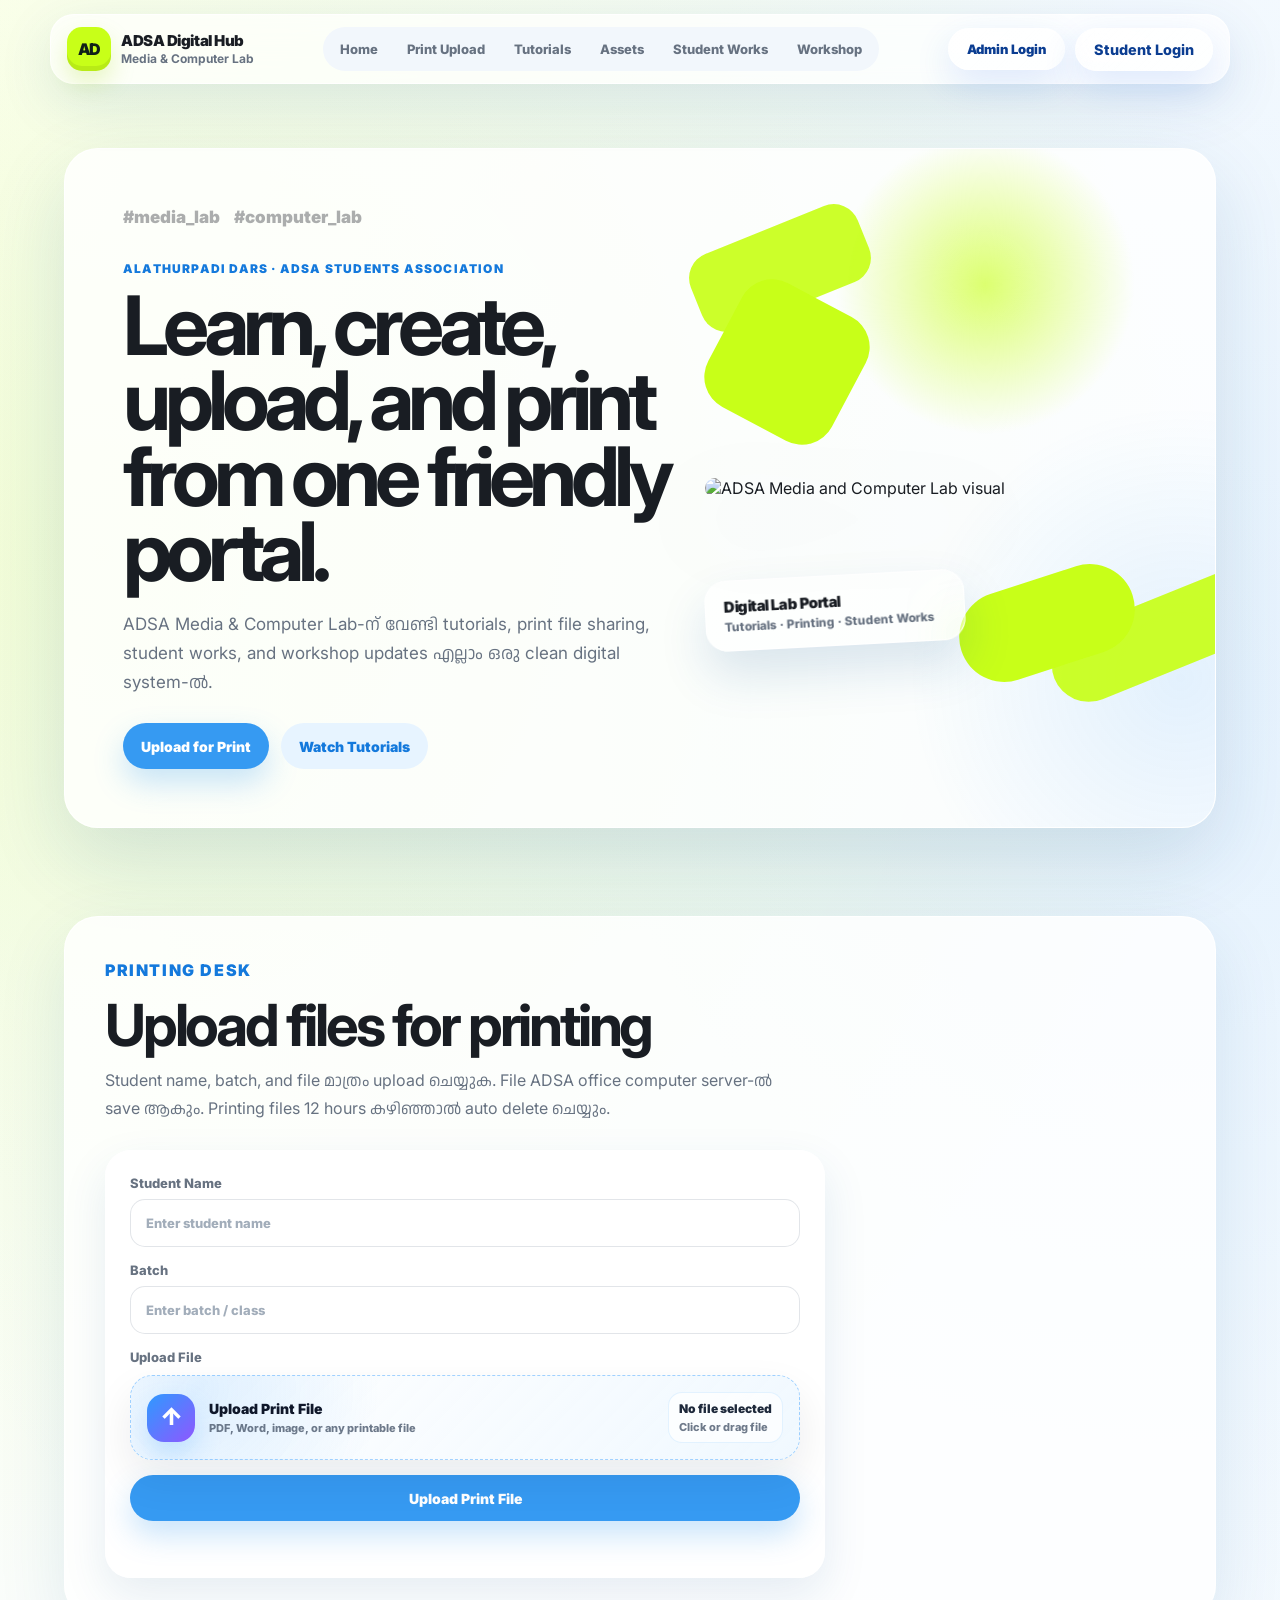
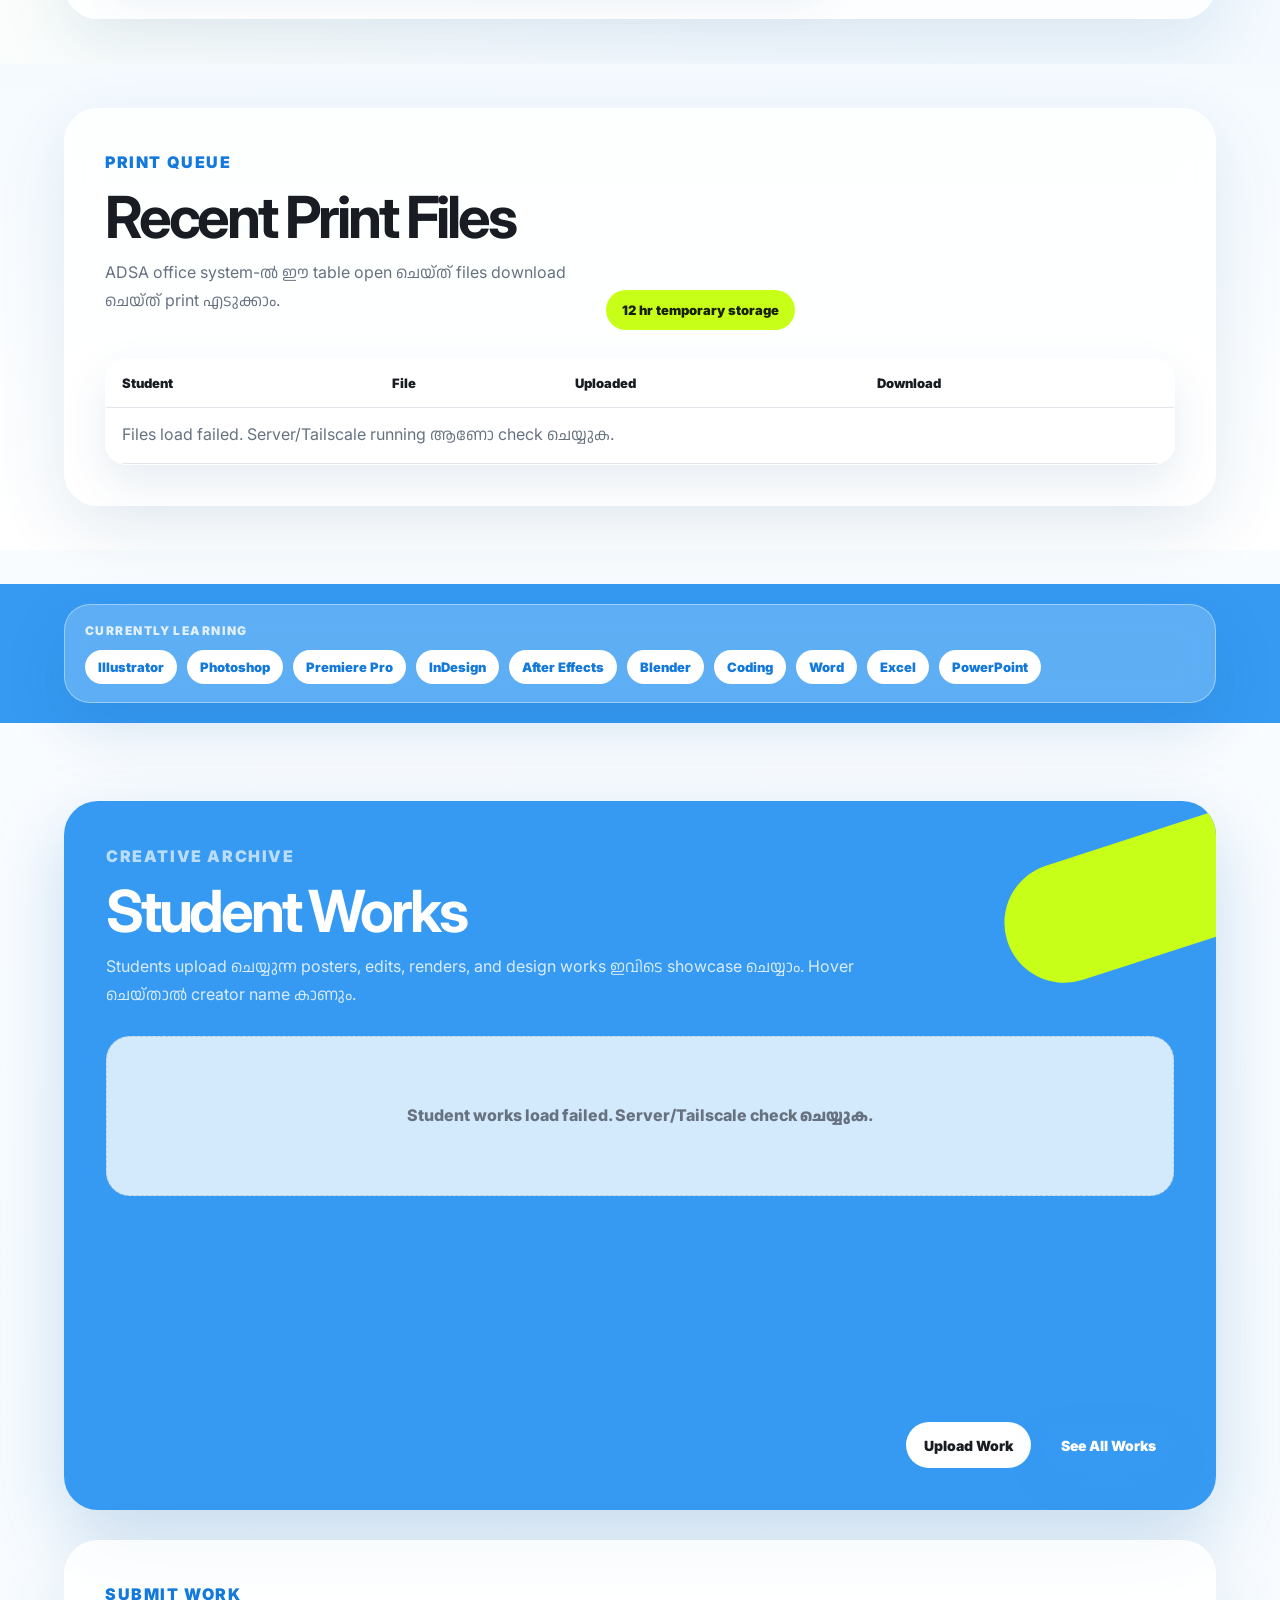
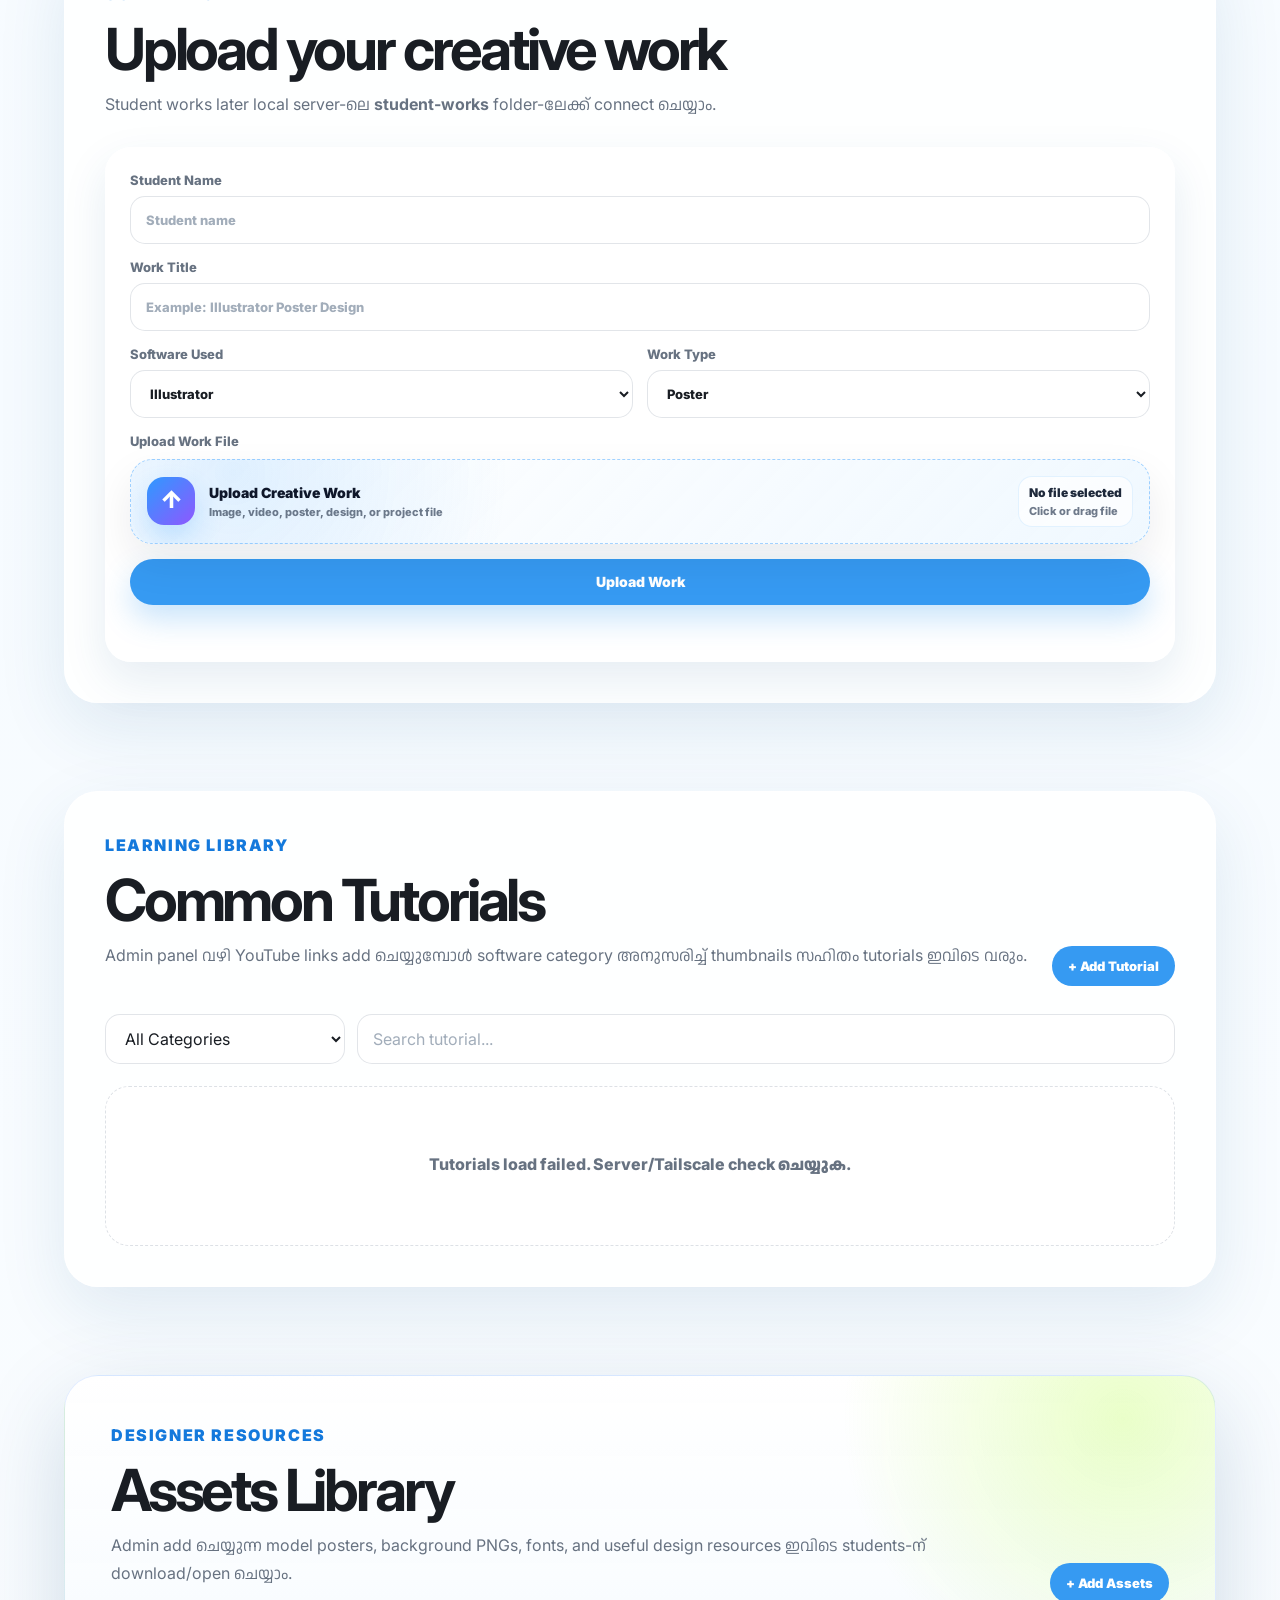
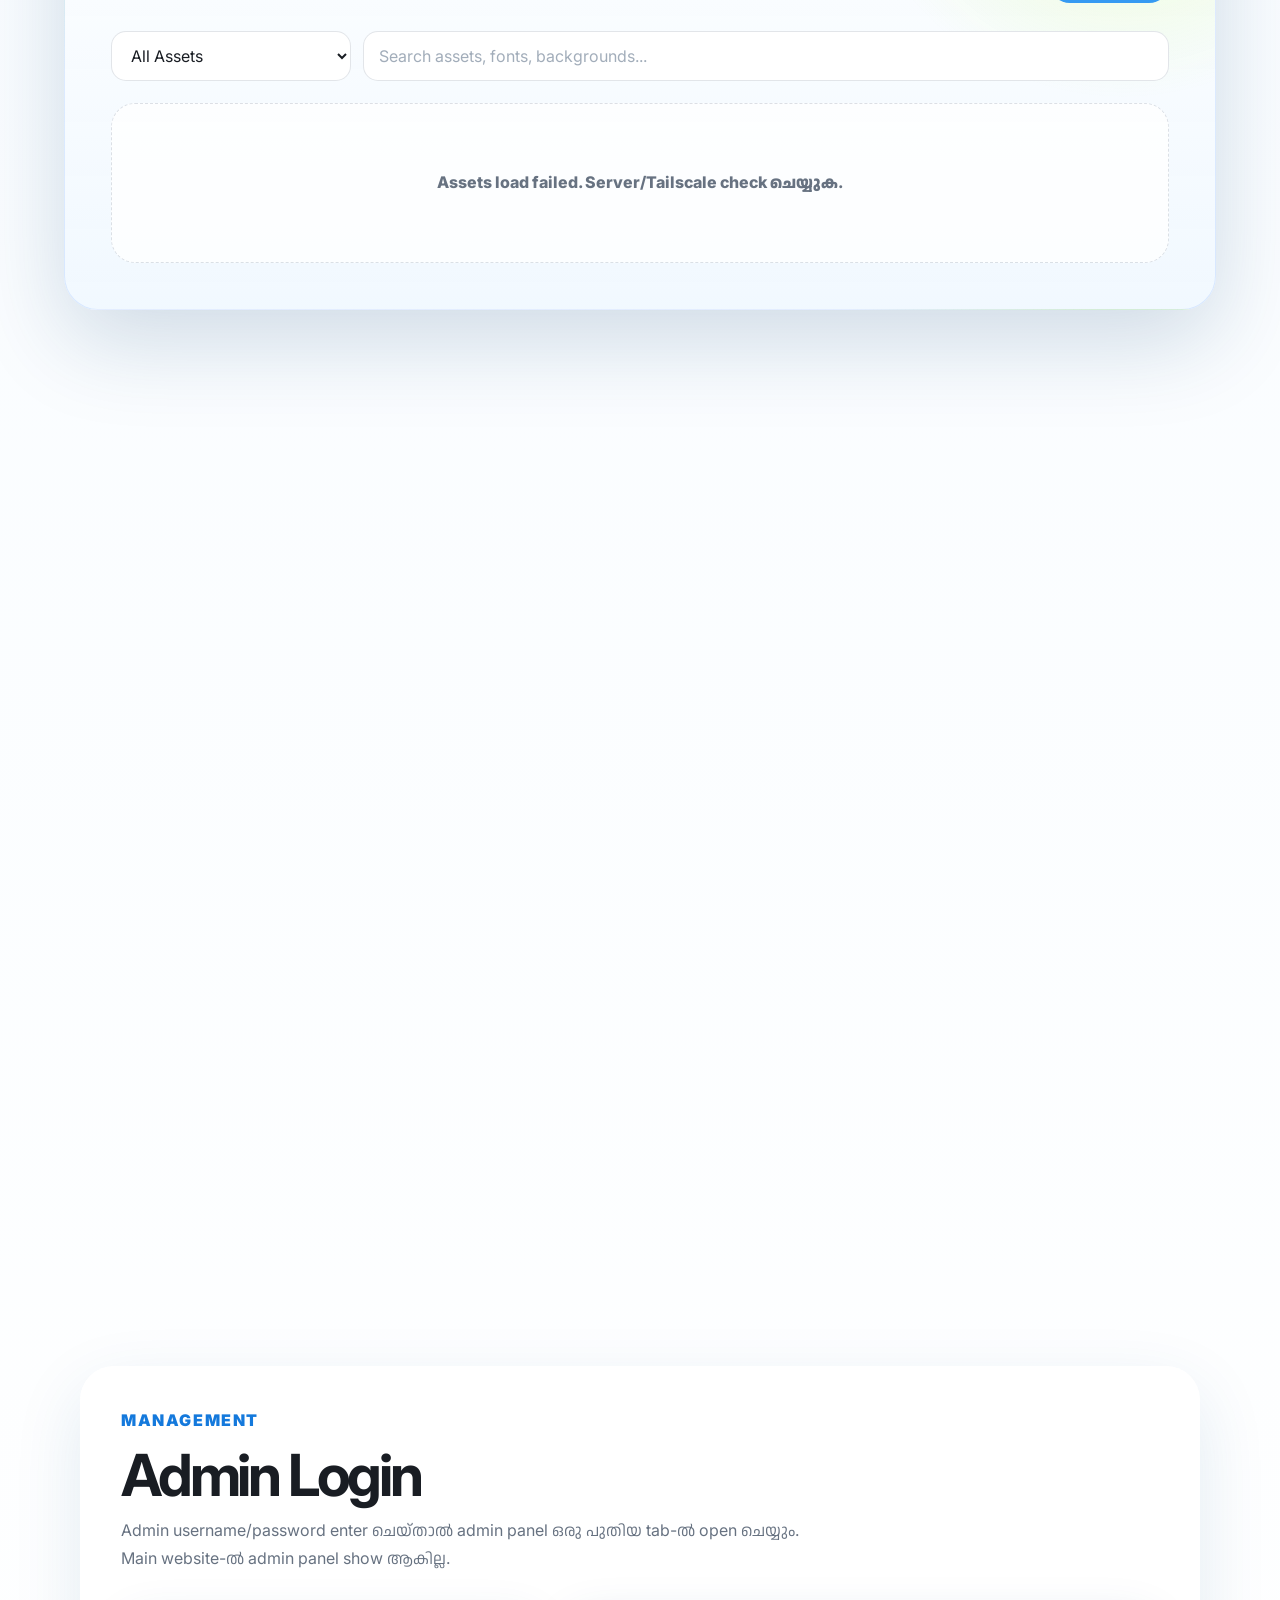
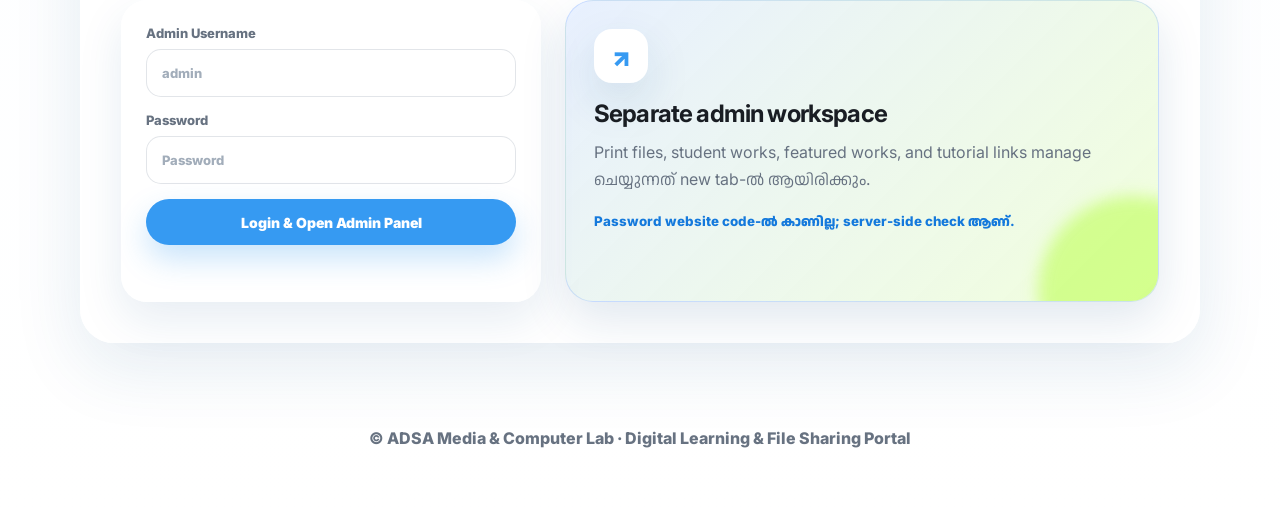
==== commit faf7653e: "Add files via upload" ====
--- a/index.html
+++ b/index.html
@@ -407,6 +407,12 @@
             <article><b>03</b><strong>Web Coding & Development</strong><small>HTML, CSS, JavaScript basics</small></article>
             <article><b>04</b><strong>Photo & Video Production</strong><small>Shooting, framing, lighting</small></article>
           </div>
+          <div class="workshop-flow-cards" aria-label="Workshop flow">
+            <span><b>01</b> Learn</span>
+            <span><b>02</b> Practice</span>
+            <span><b>03</b> Submit</span>
+            <span><b>04</b> Improve</span>
+          </div>
           <div class="workshop-premium-actions">
             <a class="btn primary iphone-glass-action" href="workshop.html" target="_blank" rel="noopener">Student Login</a>
             <a class="btn soft iphone-glass-action" href="#admin-login">Admin Control</a>
@@ -414,10 +420,20 @@
         </div>
         <div class="workshop-dashboard-mockup" aria-hidden="true">
           <div class="mock-window-bar"><span></span><span></span><span></span></div>
-          <div class="mock-profile-row"><b>ADSA001</b><small>Creative Graphic Design</small></div>
-          <div class="mock-progress-grid"><i>Submissions<br><b>08</b></i><i>Average<br><b>86%</b></i><i>Attendance<br><b>92%</b></i></div>
-          <div class="mock-task-card"><strong>Poster Design Task</strong><small>Status: Reviewed · Mark: 85/100</small></div>
-          <div class="mock-task-card soft"><strong>Certificate Badge</strong><small>Eligible after completion</small></div>
+          <div class="mock-profile-row workshop-common-head"><b>Workshop Learning Hub</b><small>Creative skill tracking system</small></div>
+          <div class="mock-progress-grid">
+            <i>Tracks<br><b>04</b></i>
+            <i>Tasks<br><b>Live</b></i>
+            <i>Growth<br><b>Badge</b></i>
+          </div>
+          <div class="mock-task-card"><strong>Category-wise Assignments</strong><small>Design · Editing · Coding · Shooting</small></div>
+          <div class="mock-task-card"><strong>Feedback & Attendance</strong><small>Marks, register, progress report</small></div>
+          <div class="mock-task-card soft"><strong>Student Growth Path</strong><small>Learn → Submit → Review → Improve</small></div>
+          <div class="mock-learning-stack">
+            <span>Personal login</span>
+            <span>Admin review</span>
+            <span>Certificate badge</span>
+          </div>
         </div>
       </div>
     </section>
--- a/style.css
+++ b/style.css
@@ -2888,6 +2888,56 @@
 }
 .workshop-category-cards strong { display:block; color:#0f172a; font-size:.98rem; }
 .workshop-category-cards small { color:#64748b; display:block; margin-top:5px; line-height:1.45; }
+
+.workshop-flow-cards {
+  display: grid;
+  grid-template-columns: repeat(4, minmax(0, 1fr));
+  gap: 10px;
+  margin: -6px 0 24px;
+}
+.workshop-flow-cards span {
+  border-radius: 18px;
+  padding: 13px 12px;
+  background: rgba(255,255,255,.7);
+  border: 1px solid rgba(46,154,255,.15);
+  box-shadow: 0 16px 36px rgba(37,99,235,.08), inset 0 1px 0 rgba(255,255,255,.75);
+  color: #164a9f;
+  font-weight: 850;
+  font-size: .82rem;
+  display: flex;
+  align-items: center;
+  gap: 7px;
+}
+.workshop-flow-cards b {
+  width: 25px;
+  height: 25px;
+  border-radius: 10px;
+  display: inline-grid;
+  place-items: center;
+  color: #fff;
+  background: linear-gradient(135deg, #2563eb, #38bdf8);
+  font-size: .72rem;
+  flex: 0 0 auto;
+}
+.workshop-common-head b { color: #0f172a; }
+.mock-learning-stack {
+  display: flex;
+  flex-wrap: wrap;
+  gap: 9px;
+  margin-top: 4px;
+}
+.mock-learning-stack span {
+  border-radius: 999px;
+  padding: 8px 11px;
+  background: rgba(255,255,255,.7);
+  border: 1px solid rgba(46,154,255,.14);
+  color: #1455b8;
+  font-size: .78rem;
+  font-weight: 800;
+}
+@media (max-width: 640px) {
+  .workshop-flow-cards { grid-template-columns: repeat(2, minmax(0, 1fr)); }
+}
 .panel-title-row,
 .attendance-control-panel {
   display: flex;
@@ -3064,131 +3114,3 @@
   .attendance-create-inline { grid-template-columns: 1fr; }
   .attendance-register-wrap { max-height: calc(100vh - 270px); }
 }
-
-/* Compact student manager update */
-.compact-student-manager-panel,
-.compact-certificate-manager-panel {
-  position: relative;
-  overflow: hidden;
-  border: 1px solid rgba(46, 154, 255, 0.18);
-  background:
-    radial-gradient(circle at top right, rgba(46, 154, 255, 0.12), transparent 34%),
-    rgba(255, 255, 255, 0.92);
-}
-
-.compact-manager-head {
-  align-items: flex-start;
-  margin-bottom: 14px;
-}
-
-.manager-count-pill {
-  display: inline-flex;
-  align-items: center;
-  justify-content: center;
-  min-width: 106px;
-  padding: 10px 14px;
-  border-radius: 999px;
-  border: 1px solid rgba(46, 154, 255, 0.24);
-  background: rgba(255, 255, 255, 0.72);
-  box-shadow: 0 16px 36px rgba(25, 89, 190, 0.12);
-  color: #1463c8;
-  font-size: 13px;
-  font-weight: 900;
-  backdrop-filter: blur(14px);
-}
-
-.student-manager-toolbar {
-  display: grid;
-  grid-template-columns: minmax(240px, 1.2fr) minmax(220px, 0.8fr);
-  gap: 14px;
-  align-items: end;
-  margin: 14px 0 16px;
-}
-
-.student-manager-toolbar.single-search {
-  grid-template-columns: minmax(240px, 520px);
-}
-
-.compact-summary-grid {
-  display: grid;
-  grid-template-columns: repeat(auto-fit, minmax(150px, 1fr));
-  gap: 10px;
-  margin: 12px 0 16px;
-}
-
-.compact-summary-card {
-  padding: 13px 14px;
-  border-radius: 18px;
-  border: 1px solid rgba(46, 154, 255, 0.16);
-  background: linear-gradient(135deg, rgba(255, 255, 255, 0.95), rgba(239, 247, 255, 0.82));
-  box-shadow: 0 14px 30px rgba(25, 89, 190, 0.08);
-}
-
-.compact-summary-card span {
-  display: block;
-  color: #64748b;
-  font-size: 12px;
-  font-weight: 800;
-  line-height: 1.35;
-}
-
-.compact-summary-card strong {
-  display: block;
-  margin-top: 5px;
-  color: #0f172a;
-  font-size: 24px;
-  font-weight: 950;
-  letter-spacing: -0.04em;
-}
-
-.compact-results-box {
-  max-height: 430px;
-  overflow-y: auto;
-  padding-right: 6px;
-  scrollbar-width: thin;
-}
-
-.compact-empty-state,
-.compact-result-note {
-  padding: 16px 18px;
-  border-radius: 20px;
-  border: 1px dashed rgba(46, 154, 255, 0.28);
-  background: rgba(239, 247, 255, 0.8);
-  color: #64748b;
-  line-height: 1.6;
-}
-
-.compact-empty-state strong {
-  display: block;
-  margin-bottom: 4px;
-  color: #0f172a;
-  font-size: 16px;
-}
-
-.compact-empty-state span,
-.compact-result-note {
-  font-size: 13px;
-  font-weight: 700;
-}
-
-.compact-student-card {
-  border-style: solid;
-  border-color: rgba(46, 154, 255, 0.16);
-  background: rgba(255, 255, 255, 0.94);
-  box-shadow: 0 12px 28px rgba(15, 23, 42, 0.06);
-}
-
-@media (max-width: 760px) {
-  .student-manager-toolbar,
-  .student-manager-toolbar.single-search {
-    grid-template-columns: 1fr;
-  }
-
-  .compact-manager-head {
-    flex-direction: column;
-  }
-
-  .manager-count-pill {
-    justify-content: flex-start;
-  }
-}
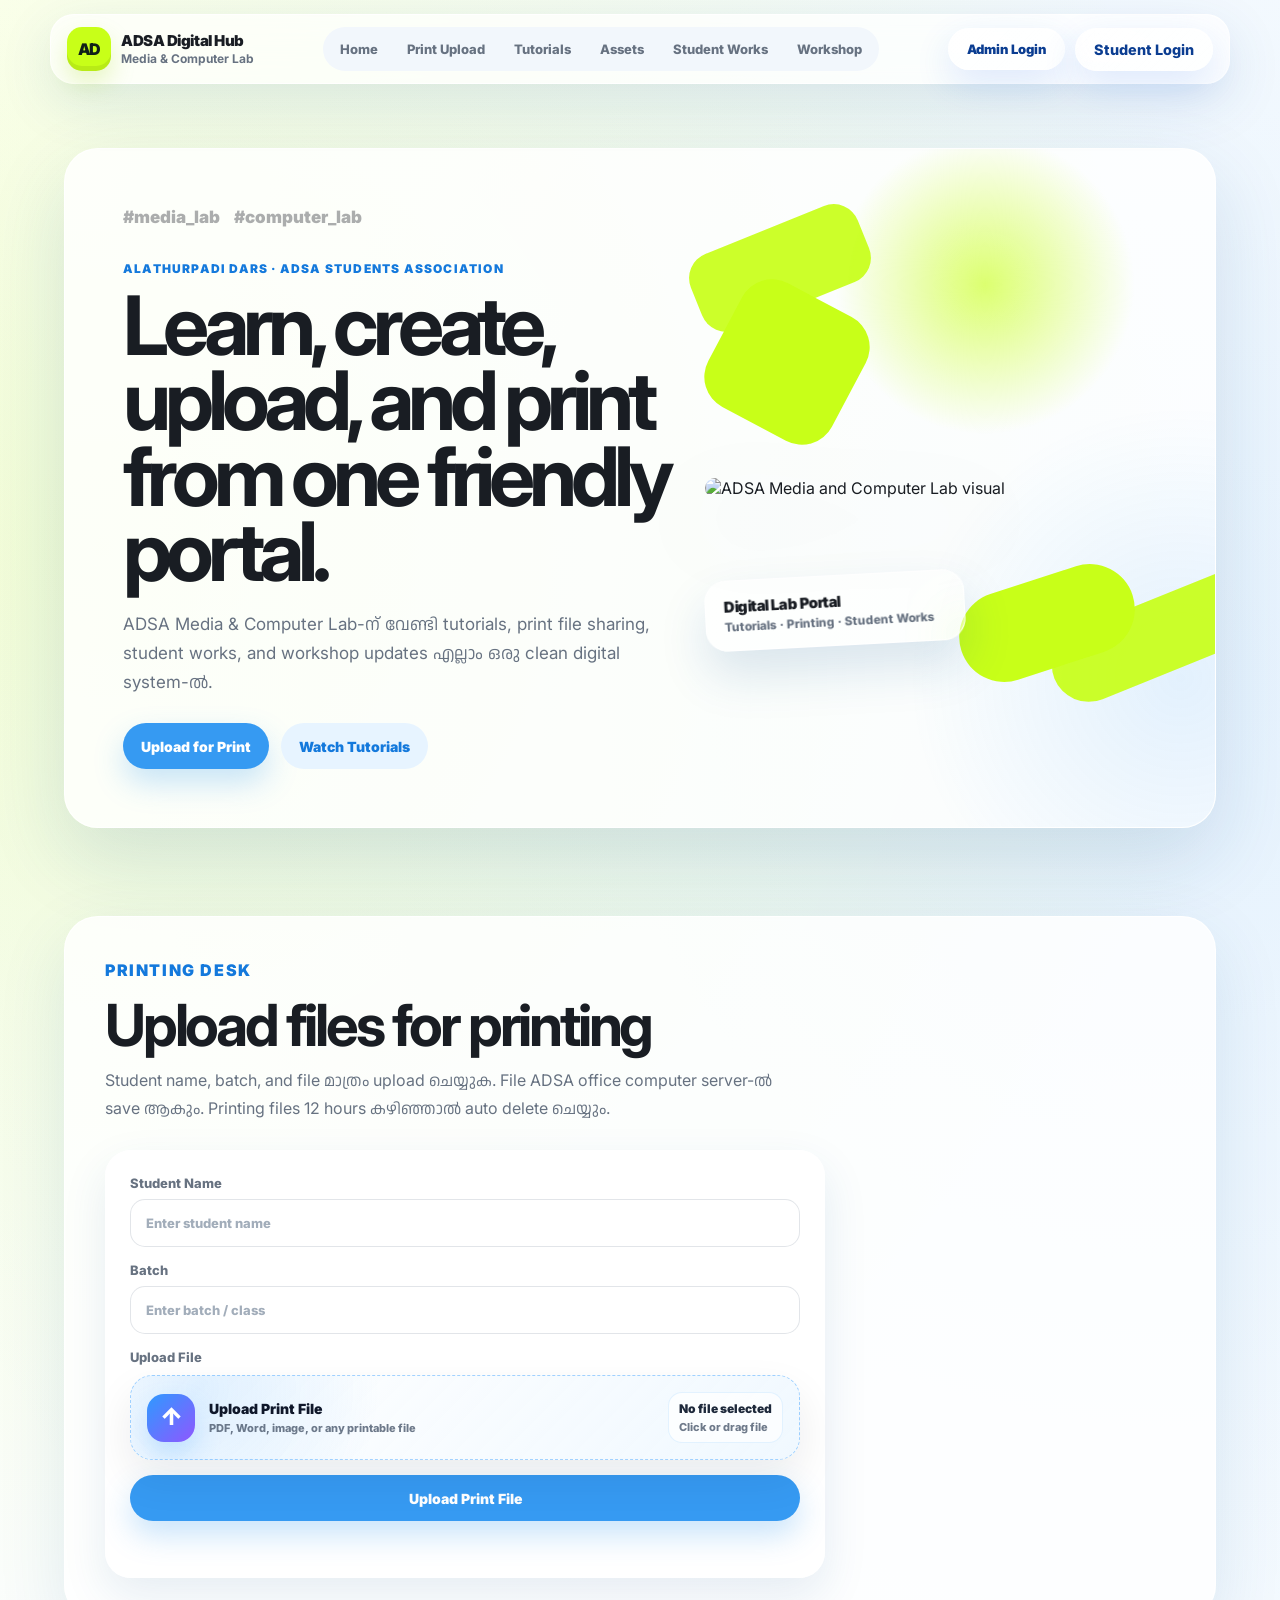
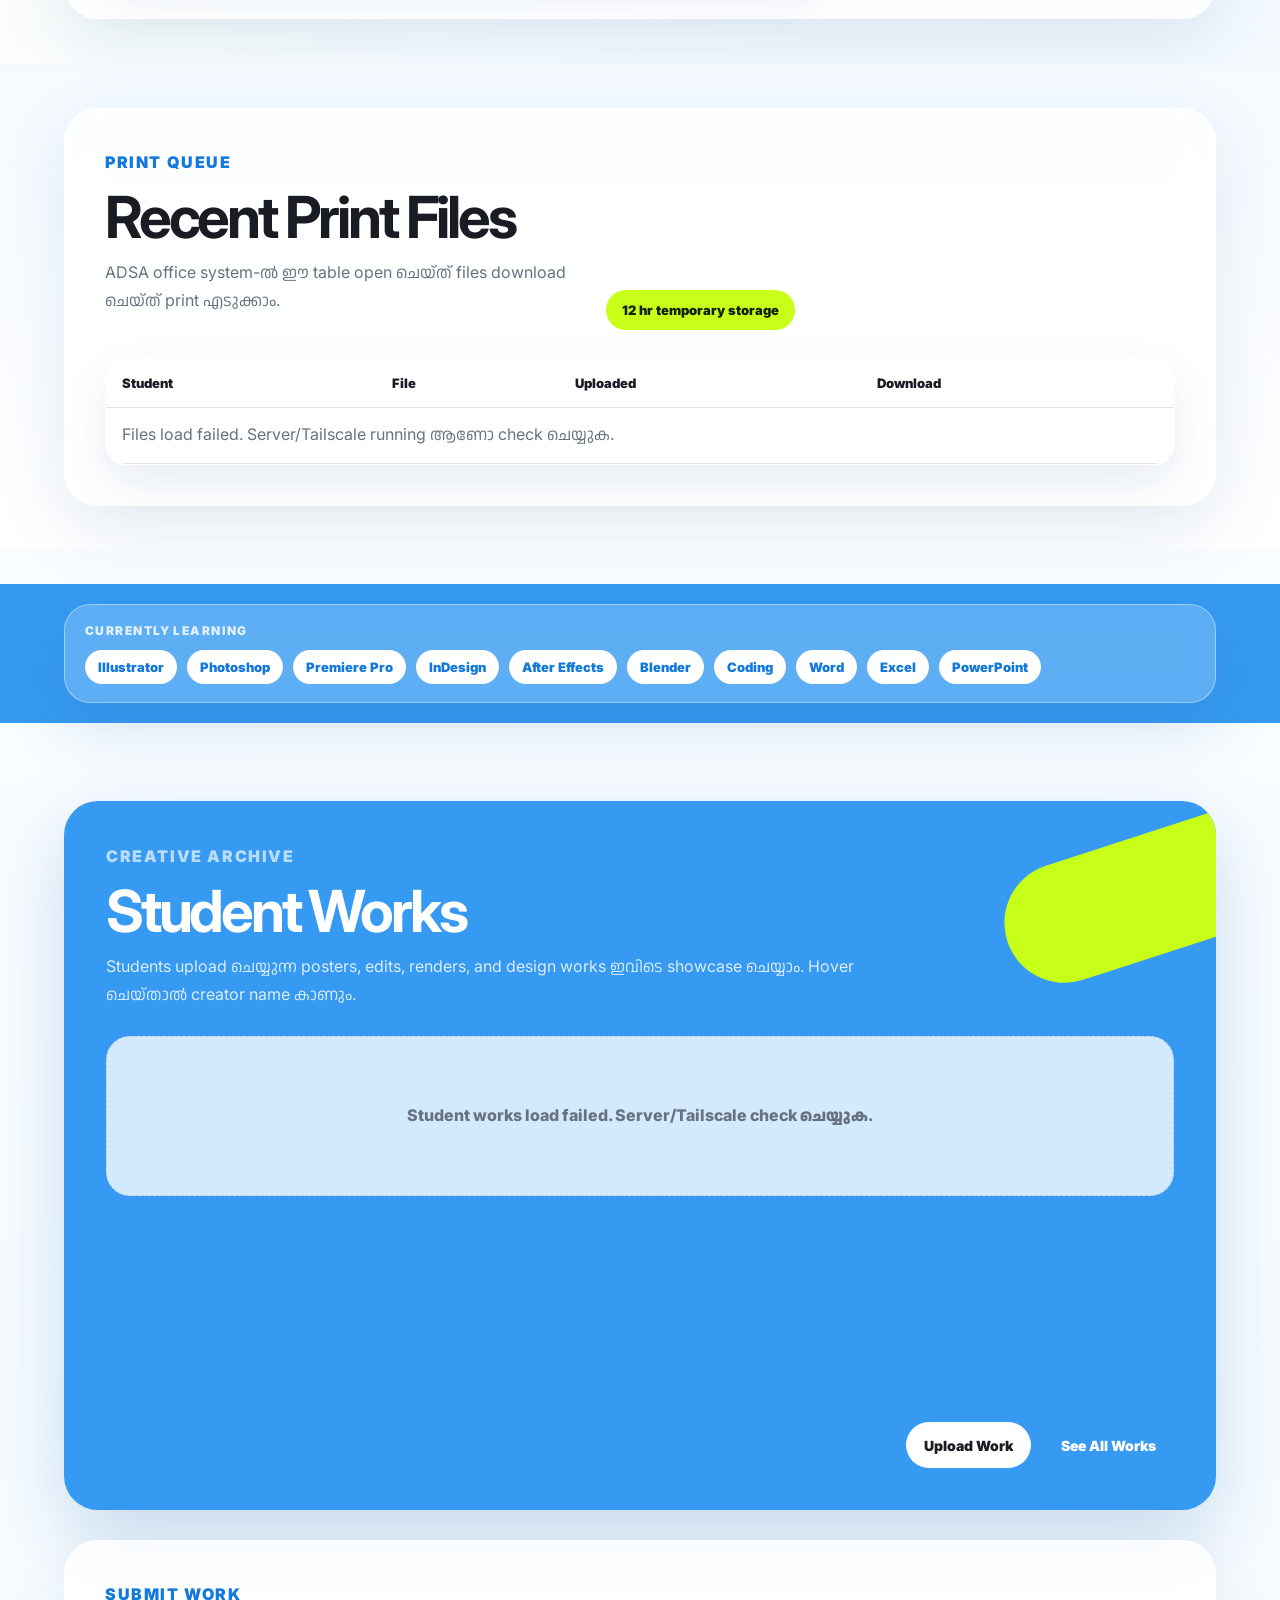
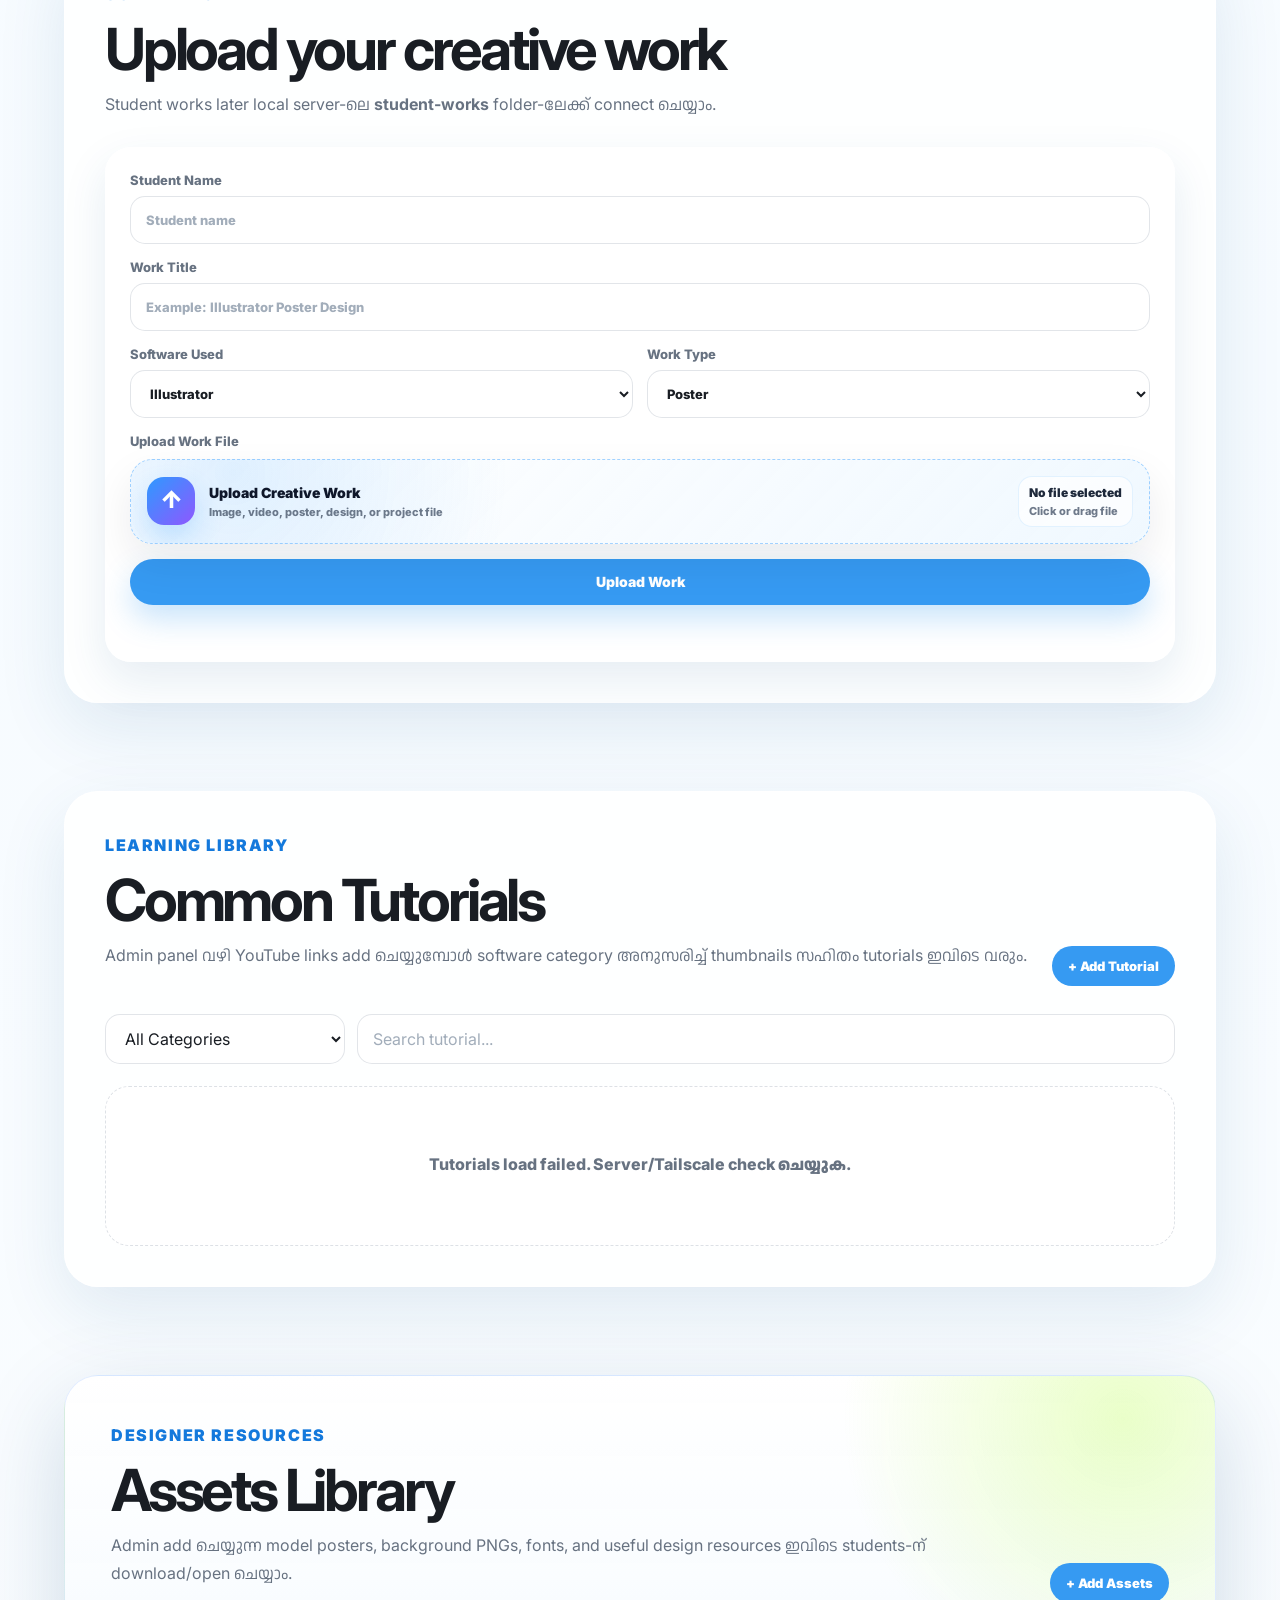
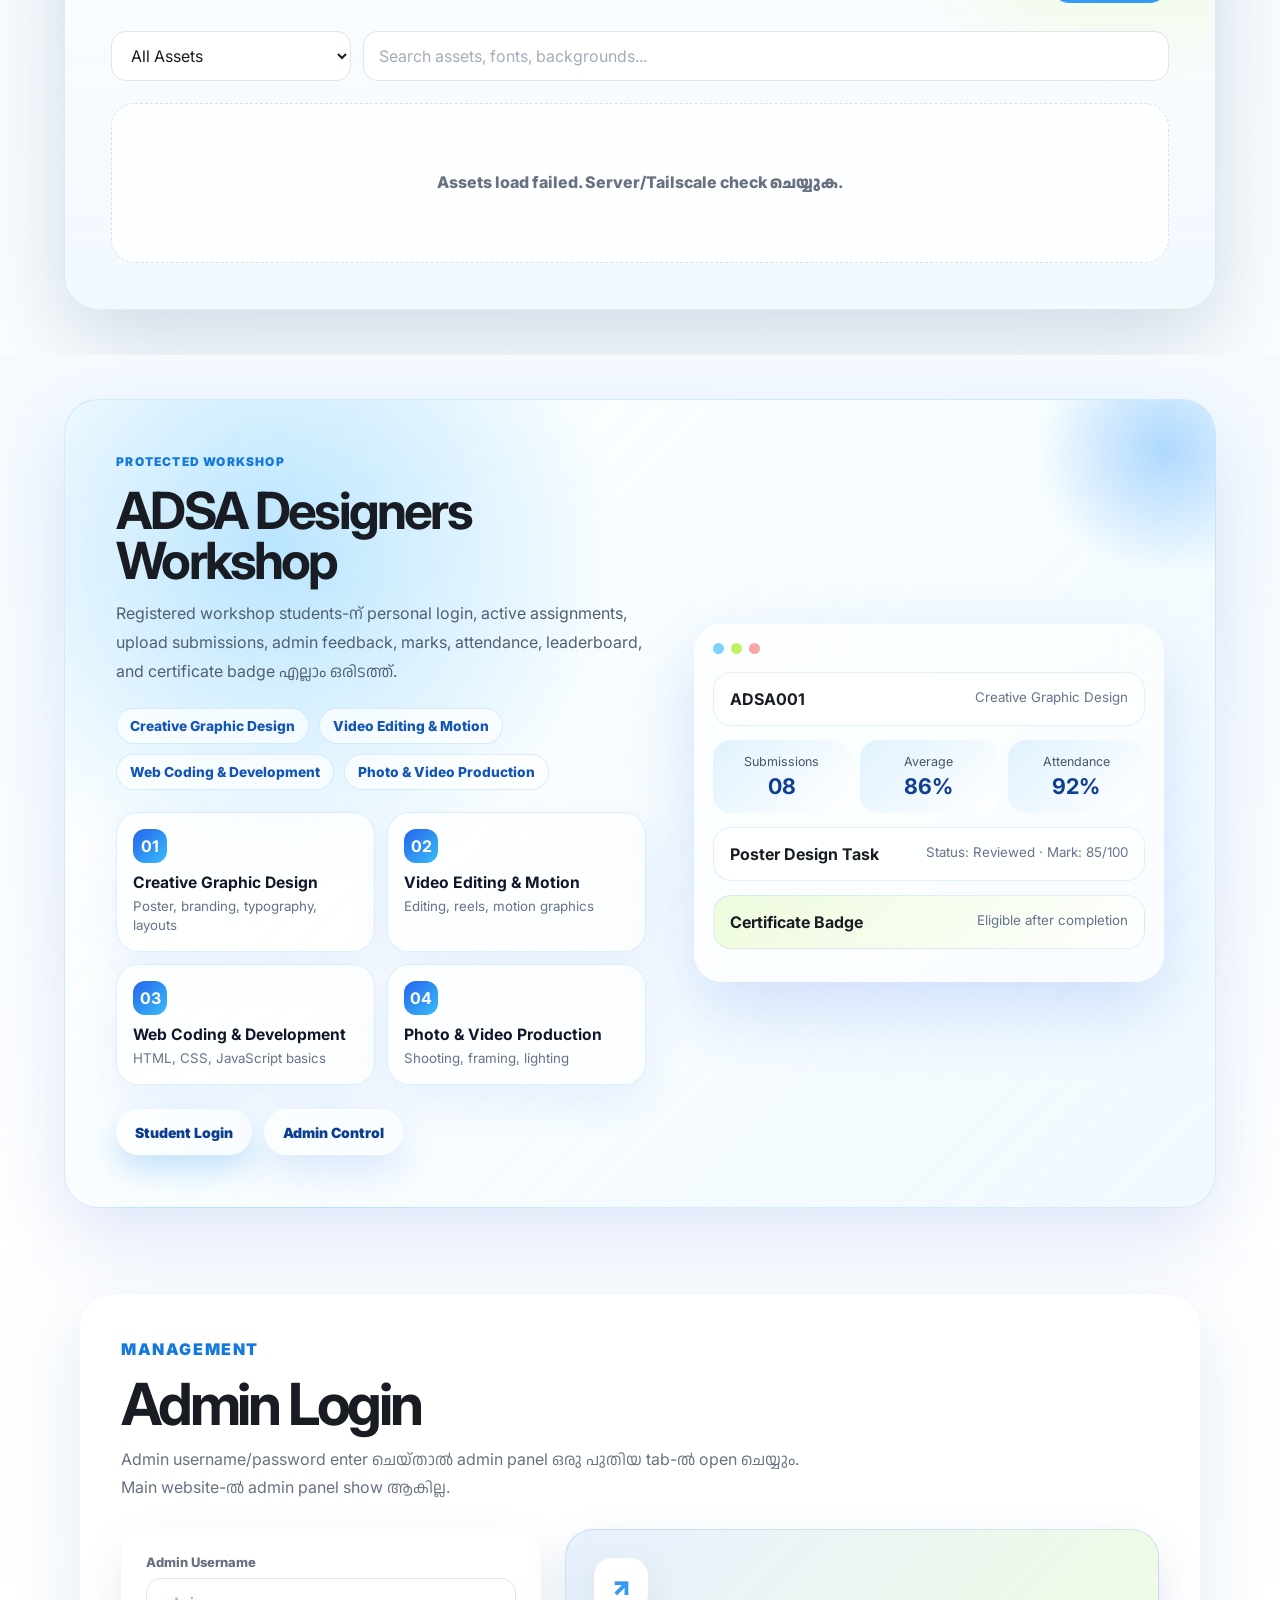
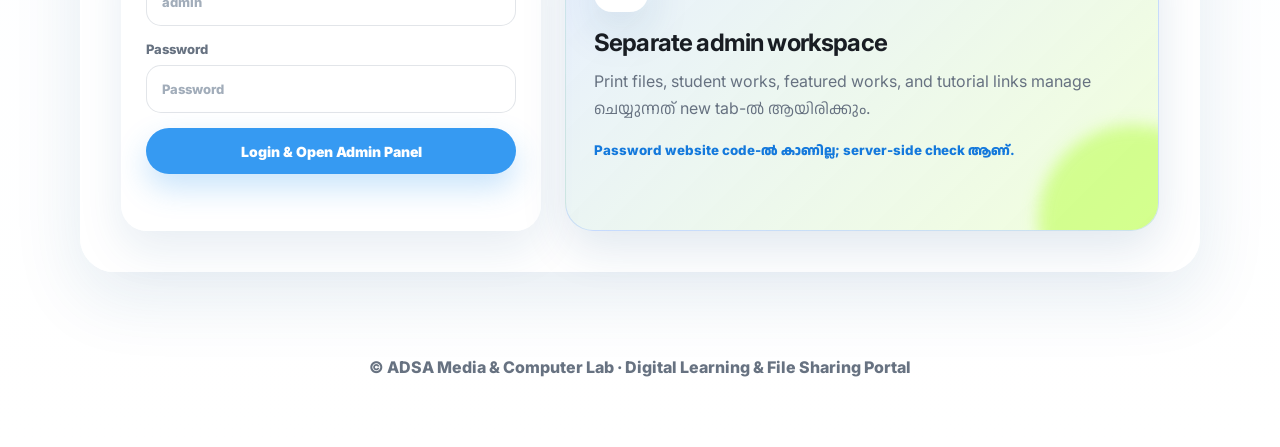
==== commit 743302b4: "Add files via upload" ====
--- a/index.html
+++ b/index.html
@@ -407,12 +407,6 @@
             <article><b>03</b><strong>Web Coding & Development</strong><small>HTML, CSS, JavaScript basics</small></article>
             <article><b>04</b><strong>Photo & Video Production</strong><small>Shooting, framing, lighting</small></article>
           </div>
-          <div class="workshop-flow-cards" aria-label="Workshop flow">
-            <span><b>01</b> Learn</span>
-            <span><b>02</b> Practice</span>
-            <span><b>03</b> Submit</span>
-            <span><b>04</b> Improve</span>
-          </div>
           <div class="workshop-premium-actions">
             <a class="btn primary iphone-glass-action" href="workshop.html" target="_blank" rel="noopener">Student Login</a>
             <a class="btn soft iphone-glass-action" href="#admin-login">Admin Control</a>
@@ -420,20 +414,10 @@
         </div>
         <div class="workshop-dashboard-mockup" aria-hidden="true">
           <div class="mock-window-bar"><span></span><span></span><span></span></div>
-          <div class="mock-profile-row workshop-common-head"><b>Workshop Learning Hub</b><small>Creative skill tracking system</small></div>
-          <div class="mock-progress-grid">
-            <i>Tracks<br><b>04</b></i>
-            <i>Tasks<br><b>Live</b></i>
-            <i>Growth<br><b>Badge</b></i>
-          </div>
-          <div class="mock-task-card"><strong>Category-wise Assignments</strong><small>Design · Editing · Coding · Shooting</small></div>
-          <div class="mock-task-card"><strong>Feedback & Attendance</strong><small>Marks, register, progress report</small></div>
-          <div class="mock-task-card soft"><strong>Student Growth Path</strong><small>Learn → Submit → Review → Improve</small></div>
-          <div class="mock-learning-stack">
-            <span>Personal login</span>
-            <span>Admin review</span>
-            <span>Certificate badge</span>
-          </div>
+          <div class="mock-profile-row"><b>ADSA001</b><small>Creative Graphic Design</small></div>
+          <div class="mock-progress-grid"><i>Submissions<br><b>08</b></i><i>Average<br><b>86%</b></i><i>Attendance<br><b>92%</b></i></div>
+          <div class="mock-task-card"><strong>Poster Design Task</strong><small>Status: Reviewed · Mark: 85/100</small></div>
+          <div class="mock-task-card soft"><strong>Certificate Badge</strong><small>Eligible after completion</small></div>
         </div>
       </div>
     </section>
--- a/style.css
+++ b/style.css
@@ -2888,56 +2888,6 @@
 }
 .workshop-category-cards strong { display:block; color:#0f172a; font-size:.98rem; }
 .workshop-category-cards small { color:#64748b; display:block; margin-top:5px; line-height:1.45; }
-
-.workshop-flow-cards {
-  display: grid;
-  grid-template-columns: repeat(4, minmax(0, 1fr));
-  gap: 10px;
-  margin: -6px 0 24px;
-}
-.workshop-flow-cards span {
-  border-radius: 18px;
-  padding: 13px 12px;
-  background: rgba(255,255,255,.7);
-  border: 1px solid rgba(46,154,255,.15);
-  box-shadow: 0 16px 36px rgba(37,99,235,.08), inset 0 1px 0 rgba(255,255,255,.75);
-  color: #164a9f;
-  font-weight: 850;
-  font-size: .82rem;
-  display: flex;
-  align-items: center;
-  gap: 7px;
-}
-.workshop-flow-cards b {
-  width: 25px;
-  height: 25px;
-  border-radius: 10px;
-  display: inline-grid;
-  place-items: center;
-  color: #fff;
-  background: linear-gradient(135deg, #2563eb, #38bdf8);
-  font-size: .72rem;
-  flex: 0 0 auto;
-}
-.workshop-common-head b { color: #0f172a; }
-.mock-learning-stack {
-  display: flex;
-  flex-wrap: wrap;
-  gap: 9px;
-  margin-top: 4px;
-}
-.mock-learning-stack span {
-  border-radius: 999px;
-  padding: 8px 11px;
-  background: rgba(255,255,255,.7);
-  border: 1px solid rgba(46,154,255,.14);
-  color: #1455b8;
-  font-size: .78rem;
-  font-weight: 800;
-}
-@media (max-width: 640px) {
-  .workshop-flow-cards { grid-template-columns: repeat(2, minmax(0, 1fr)); }
-}
 .panel-title-row,
 .attendance-control-panel {
   display: flex;
@@ -3114,3 +3064,367 @@
   .attendance-create-inline { grid-template-columns: 1fr; }
   .attendance-register-wrap { max-height: calc(100vh - 270px); }
 }
+
+/* Compact student manager update */
+.compact-student-manager-panel,
+.compact-certificate-manager-panel {
+  position: relative;
+  overflow: hidden;
+  border: 1px solid rgba(46, 154, 255, 0.18);
+  background:
+    radial-gradient(circle at top right, rgba(46, 154, 255, 0.12), transparent 34%),
+    rgba(255, 255, 255, 0.92);
+}
+
+.compact-manager-head {
+  align-items: flex-start;
+  margin-bottom: 14px;
+}
+
+.manager-count-pill {
+  display: inline-flex;
+  align-items: center;
+  justify-content: center;
+  min-width: 106px;
+  padding: 10px 14px;
+  border-radius: 999px;
+  border: 1px solid rgba(46, 154, 255, 0.24);
+  background: rgba(255, 255, 255, 0.72);
+  box-shadow: 0 16px 36px rgba(25, 89, 190, 0.12);
+  color: #1463c8;
+  font-size: 13px;
+  font-weight: 900;
+  backdrop-filter: blur(14px);
+}
+
+.student-manager-toolbar {
+  display: grid;
+  grid-template-columns: minmax(240px, 1.2fr) minmax(220px, 0.8fr);
+  gap: 14px;
+  align-items: end;
+  margin: 14px 0 16px;
+}
+
+.student-manager-toolbar.single-search {
+  grid-template-columns: minmax(240px, 520px);
+}
+
+.compact-summary-grid {
+  display: grid;
+  grid-template-columns: repeat(auto-fit, minmax(150px, 1fr));
+  gap: 10px;
+  margin: 12px 0 16px;
+}
+
+.compact-summary-card {
+  padding: 13px 14px;
+  border-radius: 18px;
+  border: 1px solid rgba(46, 154, 255, 0.16);
+  background: linear-gradient(135deg, rgba(255, 255, 255, 0.95), rgba(239, 247, 255, 0.82));
+  box-shadow: 0 14px 30px rgba(25, 89, 190, 0.08);
+}
+
+.compact-summary-card span {
+  display: block;
+  color: #64748b;
+  font-size: 12px;
+  font-weight: 800;
+  line-height: 1.35;
+}
+
+.compact-summary-card strong {
+  display: block;
+  margin-top: 5px;
+  color: #0f172a;
+  font-size: 24px;
+  font-weight: 950;
+  letter-spacing: -0.04em;
+}
+
+.compact-results-box {
+  max-height: 430px;
+  overflow-y: auto;
+  padding-right: 6px;
+  scrollbar-width: thin;
+}
+
+.compact-empty-state,
+.compact-result-note {
+  padding: 16px 18px;
+  border-radius: 20px;
+  border: 1px dashed rgba(46, 154, 255, 0.28);
+  background: rgba(239, 247, 255, 0.8);
+  color: #64748b;
+  line-height: 1.6;
+}
+
+.compact-empty-state strong {
+  display: block;
+  margin-bottom: 4px;
+  color: #0f172a;
+  font-size: 16px;
+}
+
+.compact-empty-state span,
+.compact-result-note {
+  font-size: 13px;
+  font-weight: 700;
+}
+
+.compact-student-card {
+  border-style: solid;
+  border-color: rgba(46, 154, 255, 0.16);
+  background: rgba(255, 255, 255, 0.94);
+  box-shadow: 0 12px 28px rgba(15, 23, 42, 0.06);
+}
+
+@media (max-width: 760px) {
+  .student-manager-toolbar,
+  .student-manager-toolbar.single-search {
+    grid-template-columns: 1fr;
+  }
+
+  .compact-manager-head {
+    flex-direction: column;
+  }
+
+  .manager-count-pill {
+    justify-content: flex-start;
+  }
+}
+
+/* Workshop clean admin updates: submission modal, status badges, notifications, premium certificate */
+.submissions-control-panel {
+  display: grid;
+  gap: 18px;
+  background: linear-gradient(135deg, rgba(255,255,255,.92), rgba(239,246,255,.76)) !important;
+}
+.submission-summary-grid {
+  display: grid;
+  grid-template-columns: repeat(5, minmax(0, 1fr));
+  gap: 12px;
+}
+.status-card.submitted { border-color: rgba(37,99,235,.22); background: linear-gradient(135deg, #eff6ff, #fff); }
+.status-card.reviewed { border-color: rgba(124,58,237,.24); background: linear-gradient(135deg, #f5f3ff, #fff); }
+.status-card.need-correction { border-color: rgba(249,115,22,.24); background: linear-gradient(135deg, #fff7ed, #fff); }
+.status-card.approved { border-color: rgba(22,163,74,.24); background: linear-gradient(135deg, #f0fdf4, #fff); }
+.status-card.submitted strong { color: #2563eb; }
+.status-card.reviewed strong { color: #7c3aed; }
+.status-card.need-correction strong { color: #f97316; }
+.status-card.approved strong { color: #16a34a; }
+.status-pill.status-submitted,
+.status-submitted { background: #dbeafe; color: #1d4ed8; }
+.status-pill.status-reviewed,
+.status-reviewed { background: #ede9fe; color: #6d28d9; }
+.status-pill.status-need-correction,
+.status-need-correction { background: #ffedd5; color: #c2410c; }
+.status-pill.status-approved,
+.status-approved { background: #dcfce7; color: #166534; }
+.submission-manager-modal {
+  position: fixed;
+  inset: 0;
+  z-index: 1400;
+  display: grid;
+  place-items: center;
+  padding: 22px;
+}
+.submission-manager-modal.hidden { display: none; }
+.submission-modal-card { max-width: 1120px; }
+.submission-modal-tools {
+  display: grid;
+  grid-template-columns: 1fr 240px;
+  gap: 12px;
+  padding: 18px 22px;
+  border-bottom: 1px solid rgba(148,163,184,.16);
+}
+.submission-modal-list {
+  padding: 20px 22px 28px;
+  max-height: calc(100vh - 270px);
+  overflow: auto;
+  display: grid;
+  gap: 14px;
+}
+.submission-review-card {
+  border-radius: 24px !important;
+  background: rgba(255,255,255,.86) !important;
+  border: 1px solid rgba(37,99,235,.12) !important;
+  box-shadow: 0 18px 44px rgba(15,23,42,.07) !important;
+}
+.submission-card-title-row {
+  display: flex;
+  align-items: center;
+  justify-content: space-between;
+  gap: 12px;
+  margin-bottom: 6px;
+}
+.feedback-form-grid {
+  display: grid;
+  grid-template-columns: minmax(140px, 180px) minmax(180px, 240px);
+  gap: 12px;
+  margin: 12px 0;
+}
+.workshop-head-actions {
+  display: flex;
+  align-items: center;
+  gap: 10px;
+}
+.notification-bell-btn {
+  position: relative;
+  width: 48px;
+  height: 48px;
+  border-radius: 18px;
+  border: 1px solid rgba(255,255,255,.78);
+  background: rgba(255,255,255,.68);
+  backdrop-filter: blur(18px);
+  box-shadow: 0 18px 42px rgba(37,99,235,.12), inset 0 1px 0 rgba(255,255,255,.8);
+  cursor: pointer;
+  display: grid;
+  place-items: center;
+  transition: transform .18s ease, box-shadow .18s ease;
+}
+.notification-bell-btn:hover { transform: translateY(-2px); box-shadow: 0 24px 54px rgba(37,99,235,.2); }
+.notification-bell-btn.has-notifications .notification-bell-icon { animation: bellRing 1.3s ease infinite; }
+.notification-bell-icon { font-size: 1.25rem; }
+.notification-bell-count {
+  position: absolute;
+  top: -5px;
+  right: -5px;
+  min-width: 22px;
+  height: 22px;
+  padding: 0 6px;
+  border-radius: 999px;
+  display: grid;
+  place-items: center;
+  background: linear-gradient(135deg, #ef4444, #f97316);
+  color: #fff;
+  font-size: .72rem;
+  font-weight: 900;
+  border: 2px solid #fff;
+}
+@keyframes bellRing {
+  0%, 100% { transform: rotate(0deg); }
+  20% { transform: rotate(12deg); }
+  40% { transform: rotate(-12deg); }
+  60% { transform: rotate(8deg); }
+  80% { transform: rotate(-6deg); }
+}
+.workshop-notification-panel {
+  margin: 16px 0 22px;
+  border-radius: 28px;
+  padding: 18px;
+  background: rgba(255,255,255,.74);
+  border: 1px solid rgba(37,99,235,.14);
+  backdrop-filter: blur(18px);
+  box-shadow: 0 22px 70px rgba(37,99,235,.12);
+}
+.notification-panel-head { display: flex; justify-content: space-between; gap: 14px; margin-bottom: 14px; }
+.notification-panel-head strong { color: #0f172a; }
+.notification-panel-head small { color: #64748b; }
+.notification-list { display: grid; gap: 10px; }
+.notification-item {
+  display: flex;
+  align-items: center;
+  gap: 12px;
+  padding: 14px;
+  border-radius: 20px;
+  background: #fff;
+  border: 1px solid rgba(37,99,235,.1);
+  box-shadow: 0 14px 34px rgba(15,23,42,.05);
+}
+.notification-type-icon {
+  width: 42px;
+  height: 42px;
+  display: grid;
+  place-items: center;
+  border-radius: 16px;
+  background: #eff6ff;
+  font-size: 1.25rem;
+}
+.notification-item strong { display:block; color: #0f172a; }
+.notification-item small { display:block; color:#64748b; margin-top: 3px; }
+.type-class .notification-type-icon { background: #ecfeff; }
+.type-assignment .notification-type-icon { background: #f5f3ff; }
+.premium-certificate-card {
+  position: relative;
+  overflow: hidden;
+  min-height: 220px;
+  padding: 28px !important;
+  border-radius: 30px !important;
+  background: rgba(255,255,255,.72) !important;
+  border: 1px solid rgba(255,255,255,.9) !important;
+  backdrop-filter: blur(22px);
+  box-shadow: 0 28px 90px rgba(37,99,235,.16), inset 0 1px 0 rgba(255,255,255,.86) !important;
+  isolation: isolate;
+}
+.premium-certificate-card::before {
+  content: "";
+  position: absolute;
+  inset: -40%;
+  background: radial-gradient(circle at 30% 20%, rgba(59,130,246,.3), transparent 34%), radial-gradient(circle at 75% 60%, rgba(34,197,94,.24), transparent 32%), linear-gradient(135deg, rgba(255,255,255,.38), transparent 55%);
+  z-index: -1;
+  filter: blur(2px);
+}
+.premium-certificate-card::after {
+  content: "";
+  position: absolute;
+  top: -40%;
+  left: -50%;
+  width: 42%;
+  height: 190%;
+  transform: rotate(28deg);
+  background: linear-gradient(90deg, transparent, rgba(255,255,255,.62), transparent);
+  animation: certificateShine 5s ease-in-out infinite;
+}
+@keyframes certificateShine {
+  0%, 45% { left: -55%; opacity: 0; }
+  55% { opacity: .9; }
+  100% { left: 120%; opacity: 0; }
+}
+.certificate-3d-icon {
+  width: 86px;
+  height: 86px;
+  object-fit: contain;
+  filter: drop-shadow(0 18px 26px rgba(245,158,11,.28));
+}
+.cert-icon-emoji {
+  width: 86px;
+  height: 86px;
+  display: grid;
+  place-items: center;
+  font-size: 3rem !important;
+  border-radius: 28px;
+  background: linear-gradient(135deg, #fff7ed, #dbeafe);
+  box-shadow: 0 20px 44px rgba(37,99,235,.13);
+}
+.certificate-3d-icon + .certificate-glow-ring,
+.certificate-glow-ring {
+  position: absolute;
+  width: 150px;
+  height: 150px;
+  right: -46px;
+  top: -46px;
+  border-radius: 50%;
+  background: radial-gradient(circle, rgba(245,158,11,.28), transparent 62%);
+  pointer-events: none;
+}
+.premium-certificate-card.active strong { color: #92400e; }
+.premium-certificate-card.locked strong { color: #0f3e92; }
+@media (max-width: 900px) {
+  .submission-summary-grid { grid-template-columns: repeat(2, minmax(0,1fr)); }
+  .submission-modal-tools { grid-template-columns: 1fr; }
+  .feedback-form-grid { grid-template-columns: 1fr; }
+  .workshop-head-actions { width: 100%; justify-content: space-between; }
+}
+.attendance-date-chip em {
+  display: inline-flex;
+  margin-top: 5px;
+  padding: 3px 7px;
+  border-radius: 999px;
+  background: #fee2e2;
+  color: #991b1b;
+  font-style: normal;
+  font-size: .58rem;
+  font-weight: 900;
+  opacity: .8;
+}
+.attendance-date-chip:hover em { opacity: 1; }
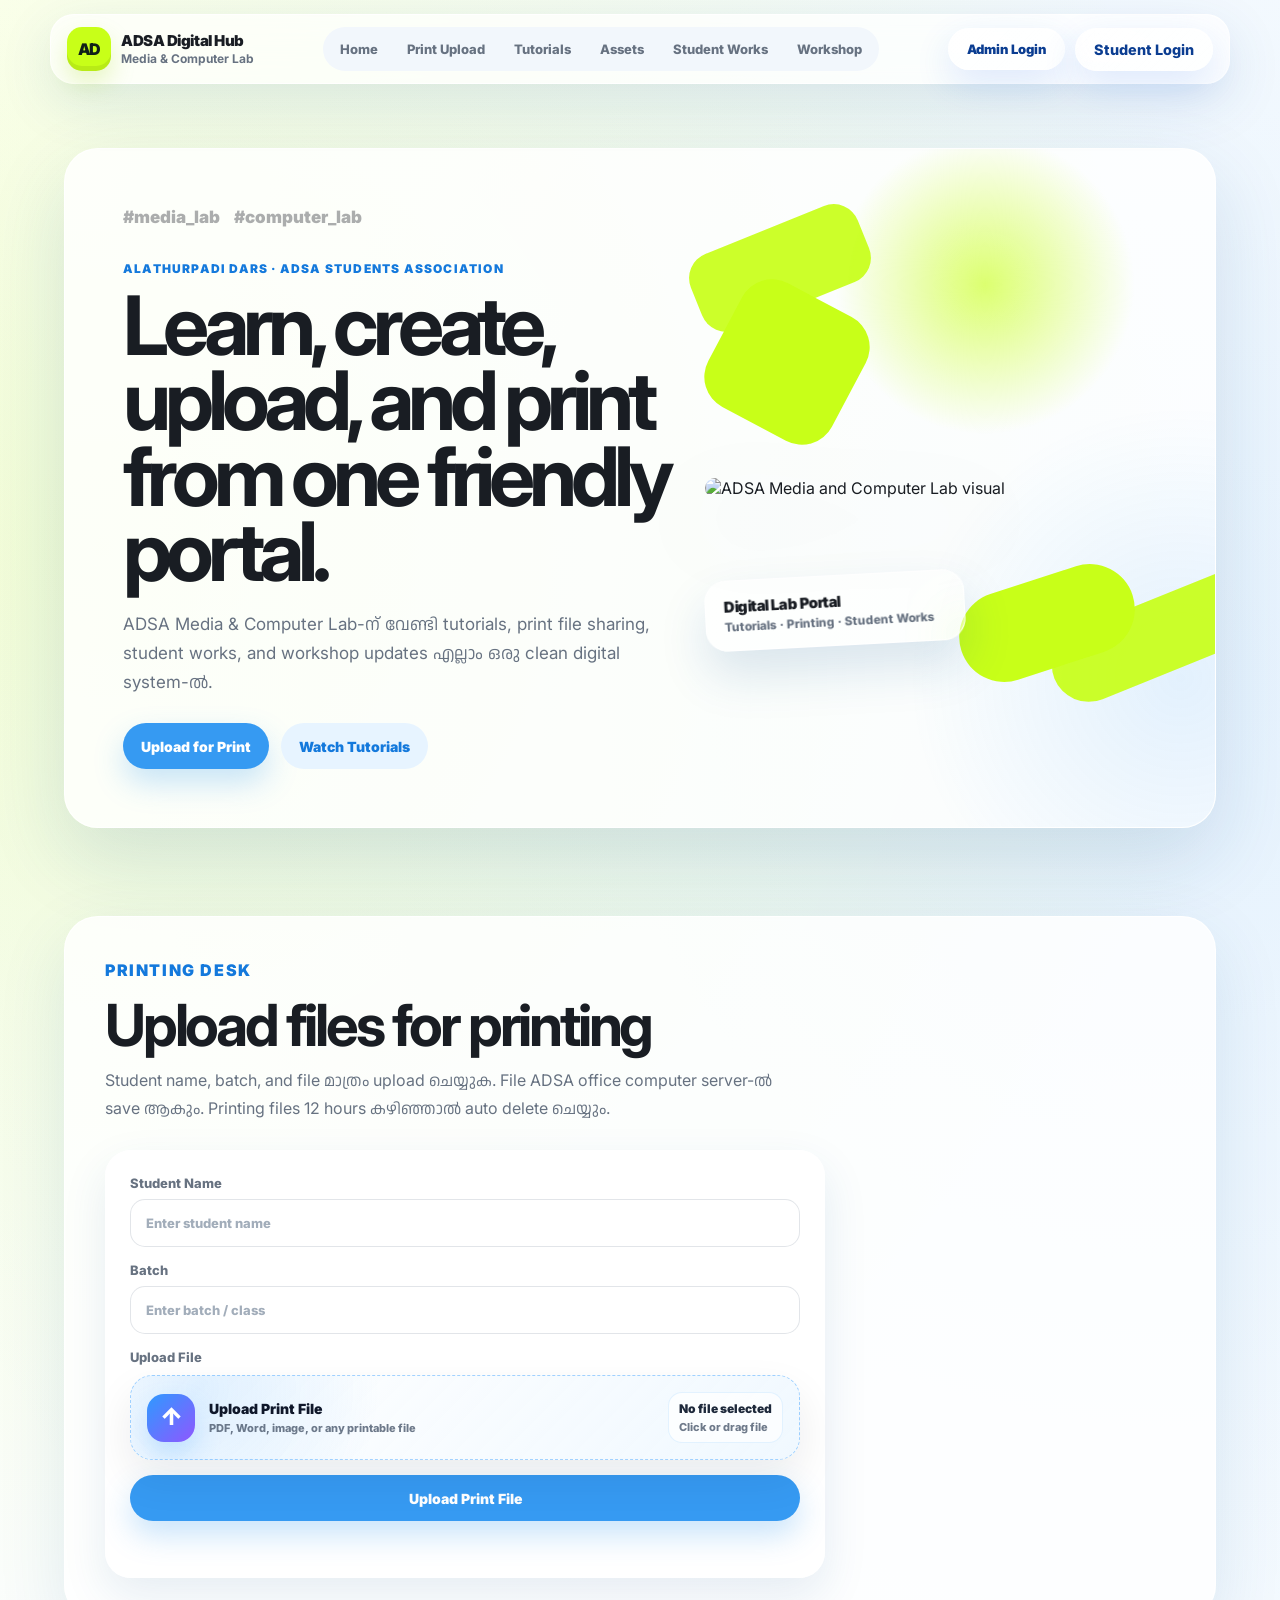
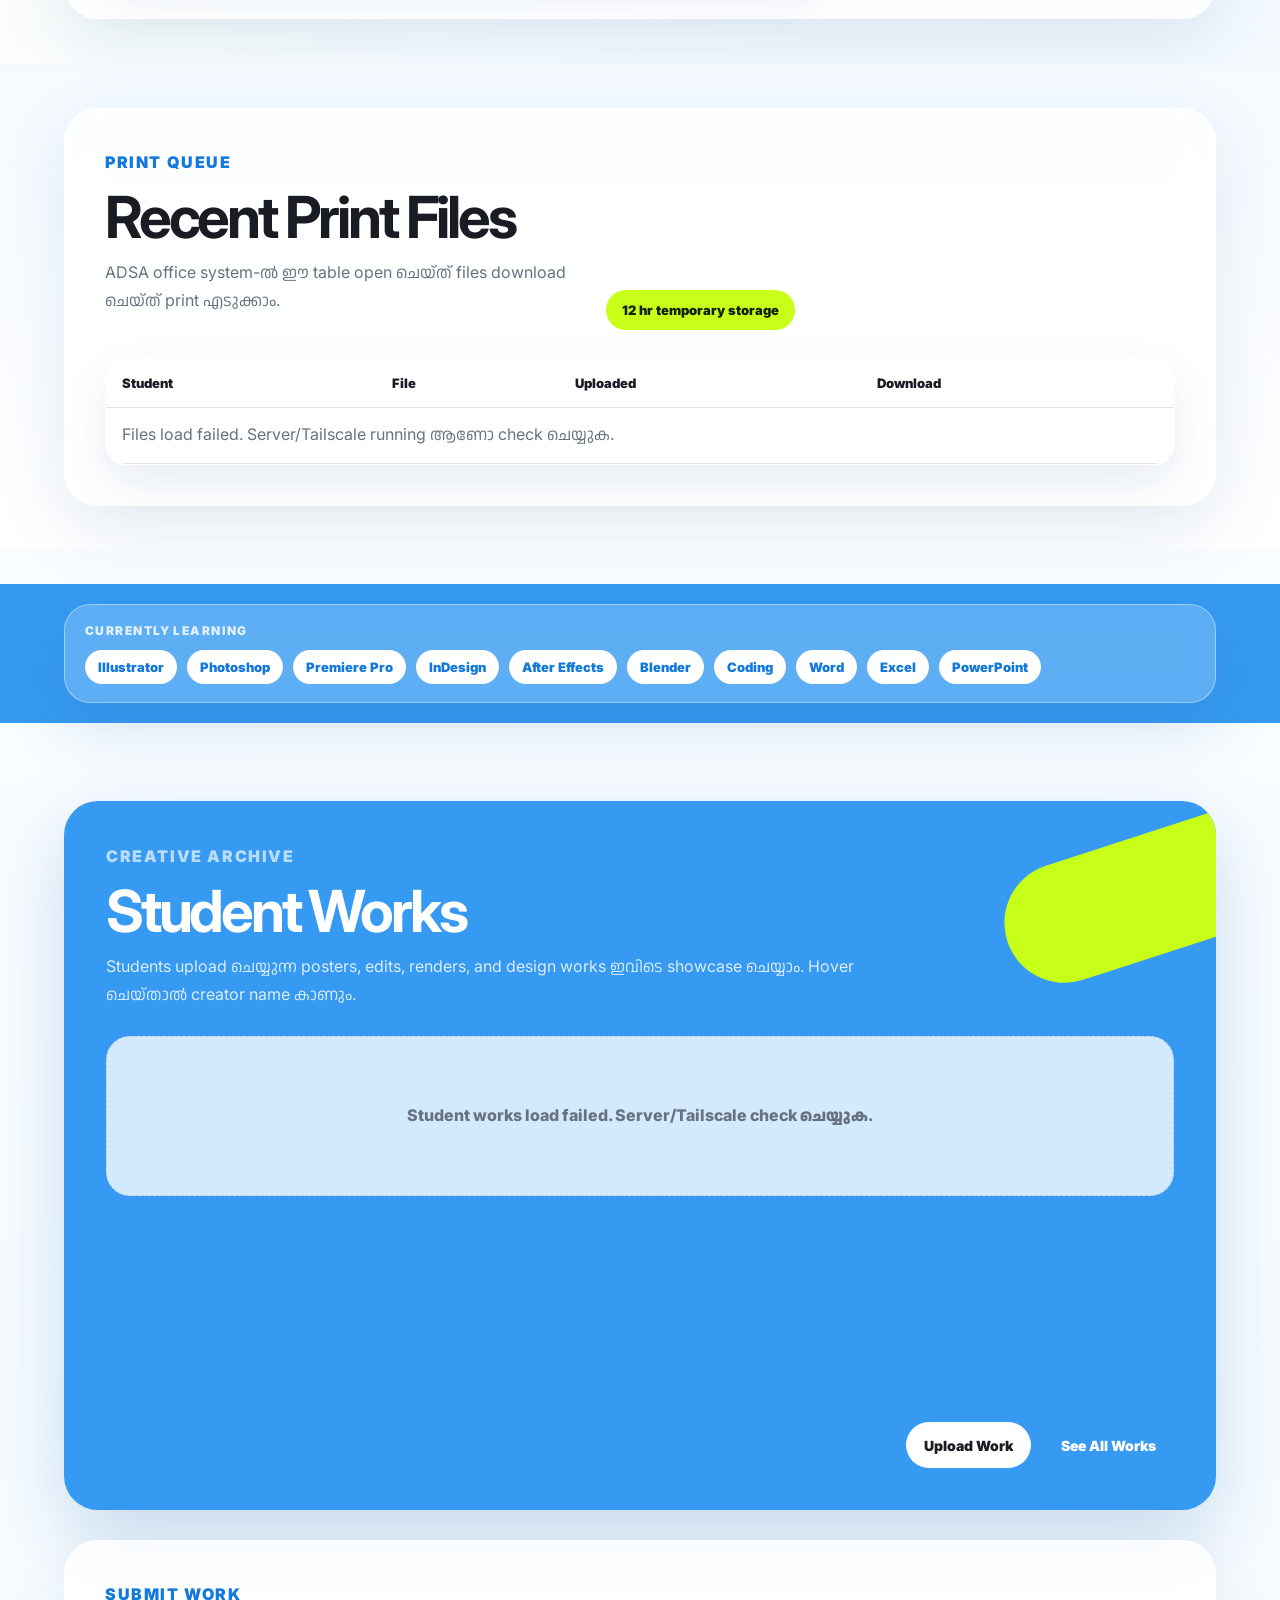
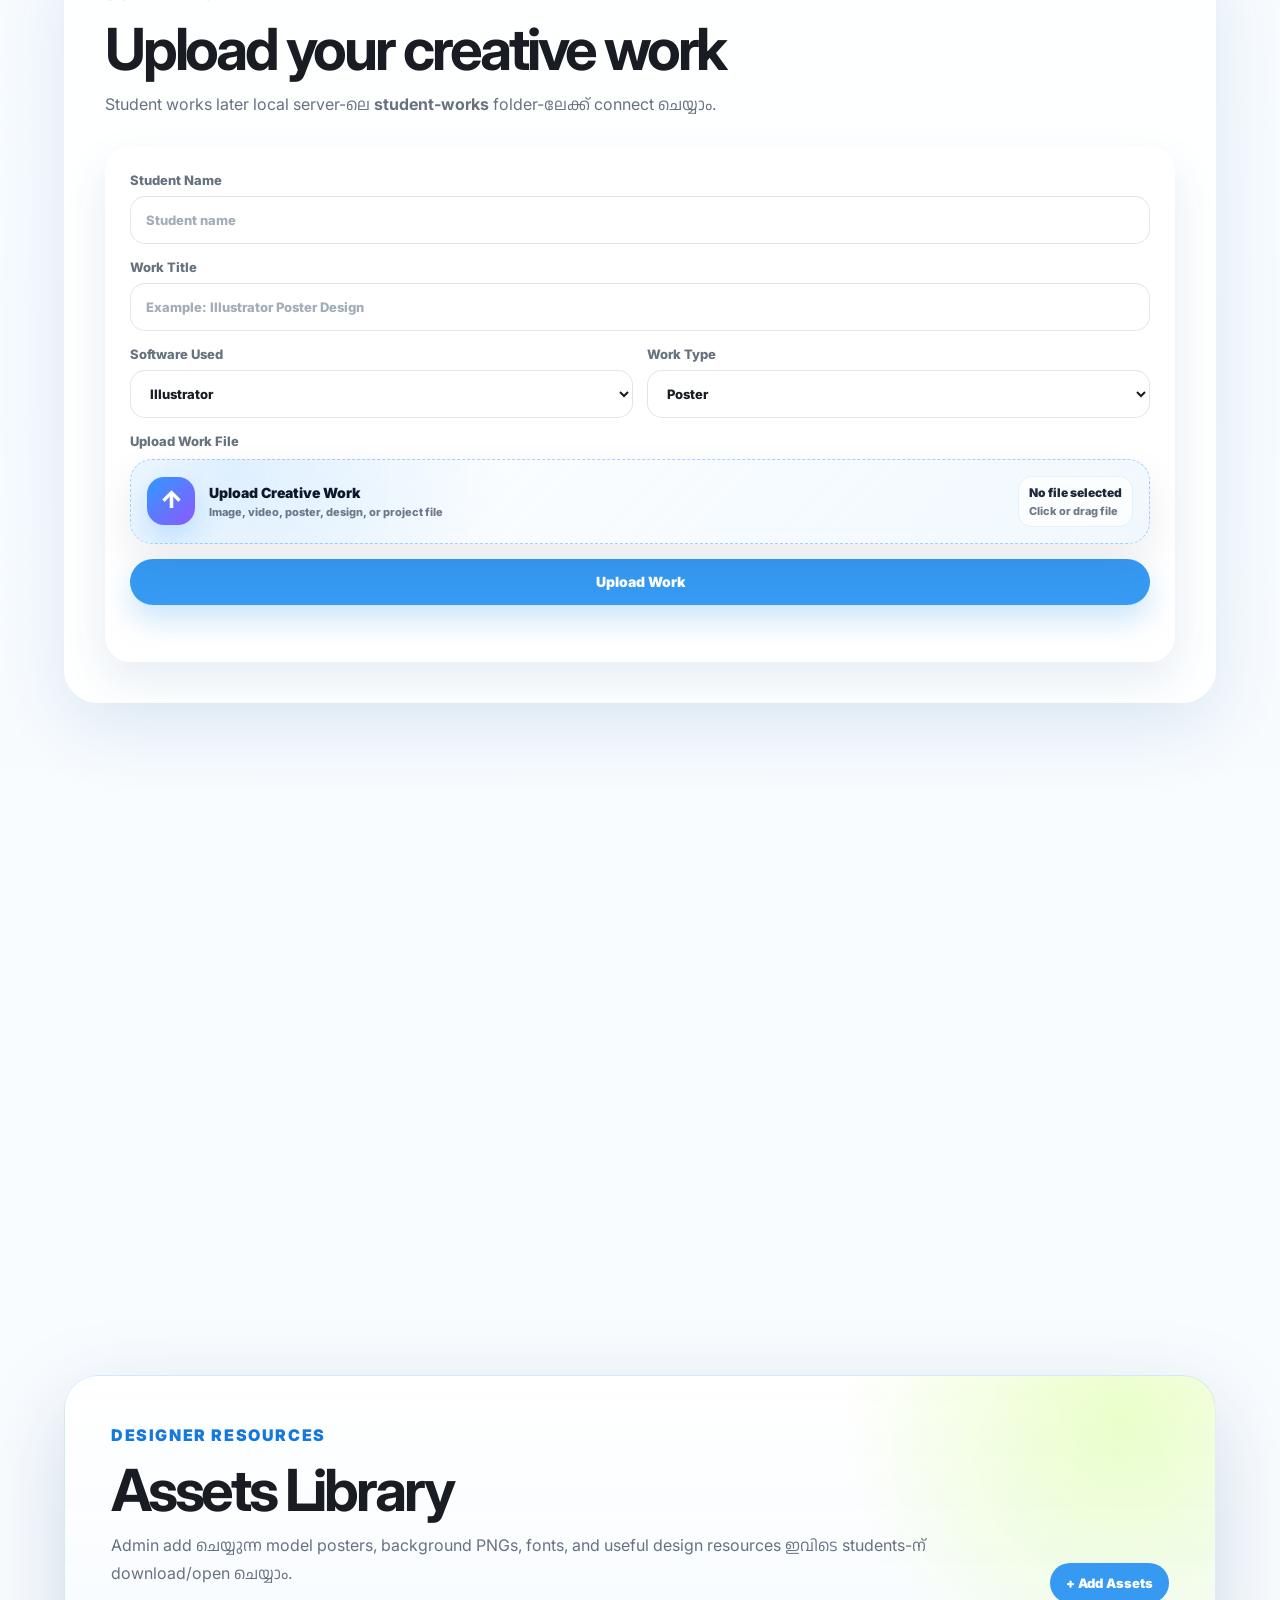
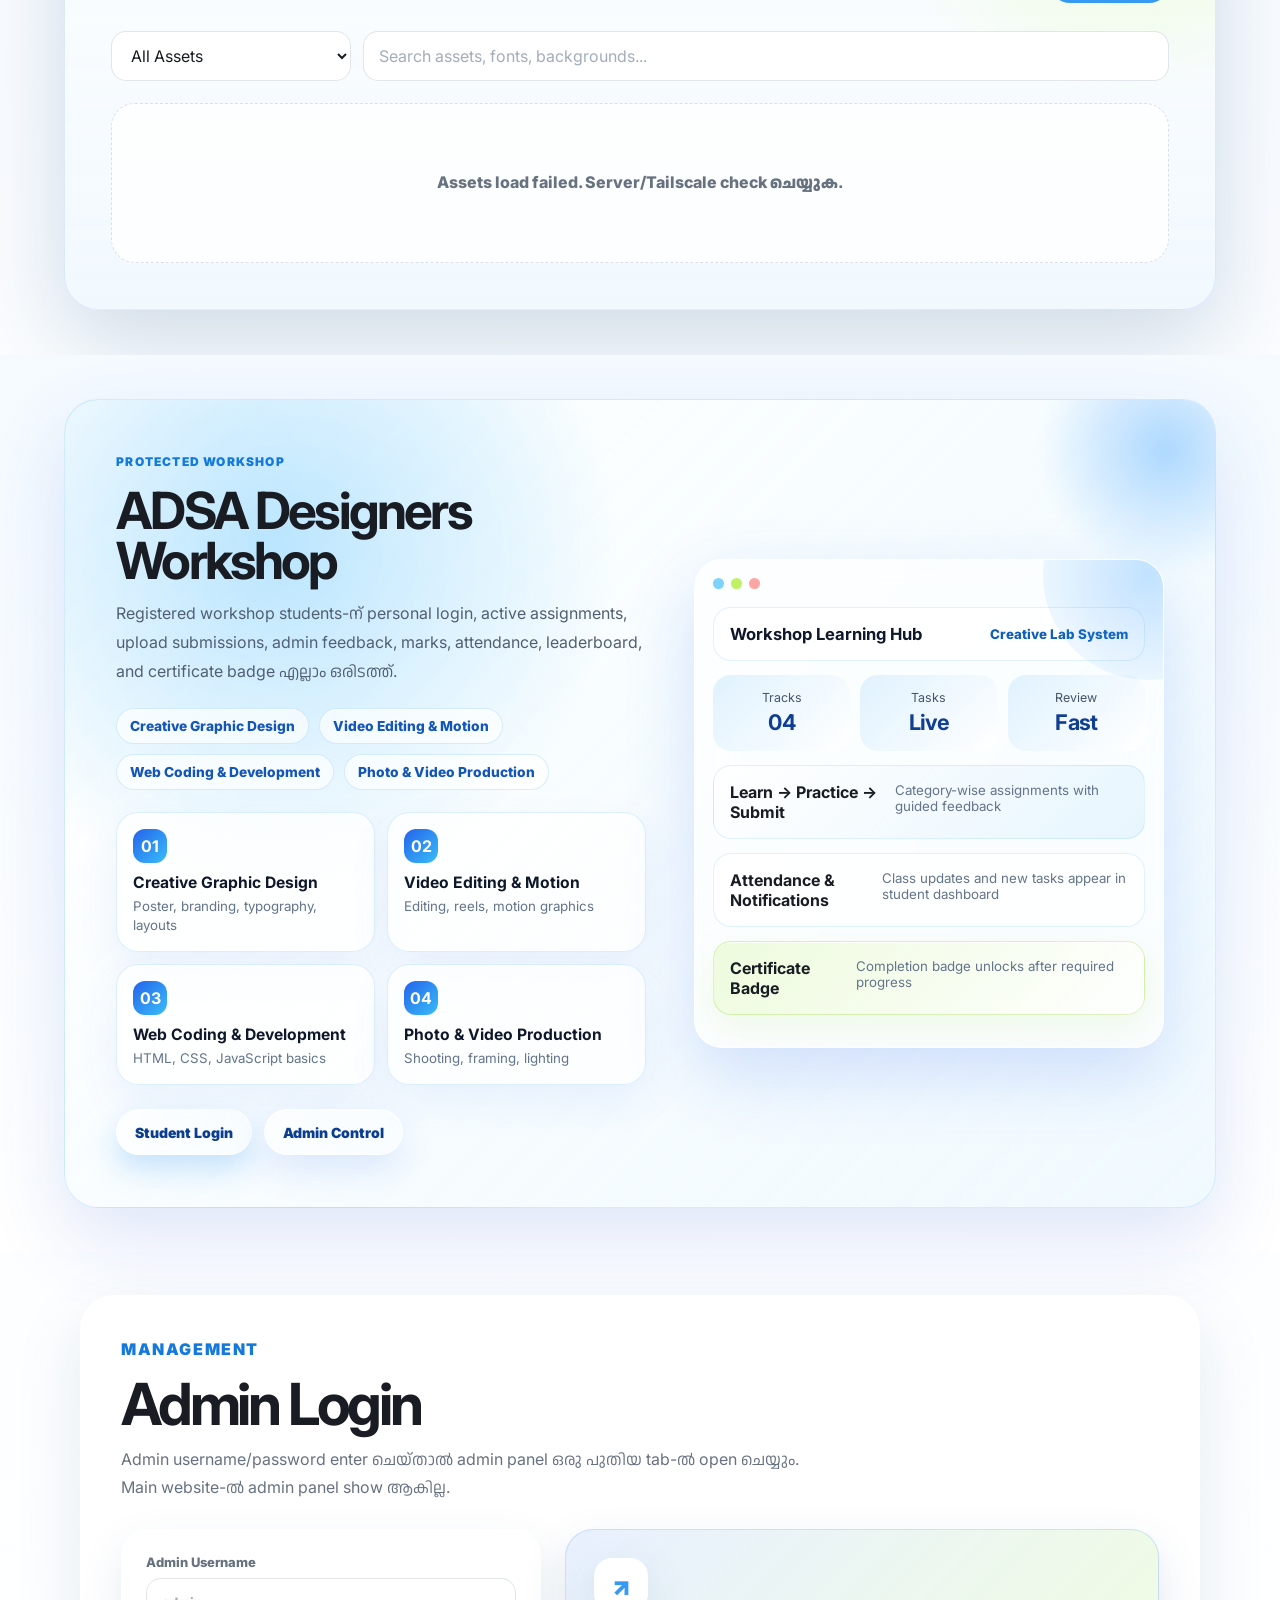
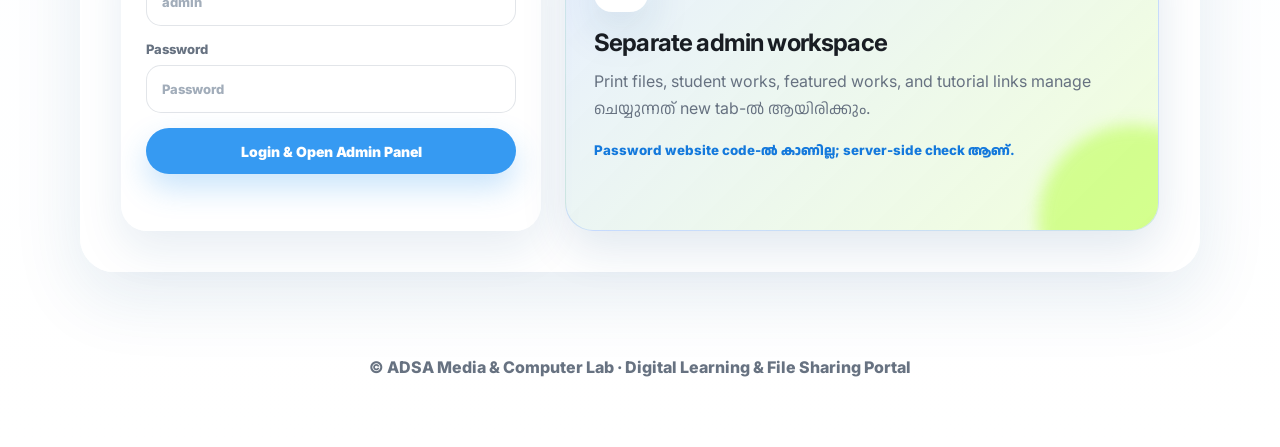
==== commit 3f1ce2bb: "Add files via upload" ====
--- a/index.html
+++ b/index.html
@@ -412,12 +412,17 @@
             <a class="btn soft iphone-glass-action" href="#admin-login">Admin Control</a>
           </div>
         </div>
-        <div class="workshop-dashboard-mockup" aria-hidden="true">
+        <div class="workshop-dashboard-mockup workshop-common-preview" aria-hidden="true">
           <div class="mock-window-bar"><span></span><span></span><span></span></div>
-          <div class="mock-profile-row"><b>ADSA001</b><small>Creative Graphic Design</small></div>
-          <div class="mock-progress-grid"><i>Submissions<br><b>08</b></i><i>Average<br><b>86%</b></i><i>Attendance<br><b>92%</b></i></div>
-          <div class="mock-task-card"><strong>Poster Design Task</strong><small>Status: Reviewed · Mark: 85/100</small></div>
-          <div class="mock-task-card soft"><strong>Certificate Badge</strong><small>Eligible after completion</small></div>
+          <div class="mock-profile-row common-head-row"><b>Workshop Learning Hub</b><small>Creative Lab System</small></div>
+          <div class="mock-progress-grid common-metric-grid">
+            <i>Tracks<br><b>04</b></i>
+            <i>Tasks<br><b>Live</b></i>
+            <i>Review<br><b>Fast</b></i>
+          </div>
+          <div class="mock-task-card common-flow-card"><strong>Learn → Practice → Submit</strong><small>Category-wise assignments with guided feedback</small></div>
+          <div class="mock-task-card"><strong>Attendance & Notifications</strong><small>Class updates and new tasks appear in student dashboard</small></div>
+          <div class="mock-task-card soft common-badge-card"><strong>Certificate Badge</strong><small>Completion badge unlocks after required progress</small></div>
         </div>
       </div>
     </section>
--- a/style.css
+++ b/style.css
@@ -3428,3 +3428,46 @@
   opacity: .8;
 }
 .attendance-date-chip:hover em { opacity: 1; }
+
+/* Workshop common preview patch: no individual student details on main site */
+.workshop-common-preview {
+  overflow: hidden;
+}
+.workshop-common-preview::before {
+  content: "";
+  position: absolute;
+  width: 210px;
+  height: 210px;
+  right: -90px;
+  top: -90px;
+  border-radius: 999px;
+  background: radial-gradient(circle, rgba(46,154,255,.28), rgba(46,154,255,0));
+  pointer-events: none;
+}
+.workshop-common-preview .common-head-row {
+  align-items: center;
+}
+.workshop-common-preview .common-head-row b {
+  color: #0f172a;
+  font-size: 1.04rem;
+}
+.workshop-common-preview .common-head-row small {
+  font-weight: 800;
+  color: #0f5fb8;
+}
+.workshop-common-preview .common-metric-grid i {
+  min-height: 76px;
+  display: grid;
+  place-items: center;
+  align-content: center;
+}
+.workshop-common-preview .common-metric-grid b {
+  letter-spacing: -0.04em;
+}
+.workshop-common-preview .common-flow-card {
+  background: linear-gradient(135deg, rgba(255,255,255,.92), rgba(224,242,254,.74));
+}
+.workshop-common-preview .common-badge-card {
+  border-color: rgba(132,204,22,.25);
+  box-shadow: inset 0 1px 0 rgba(255,255,255,.7), 0 12px 35px rgba(132,204,22,.10);
+}
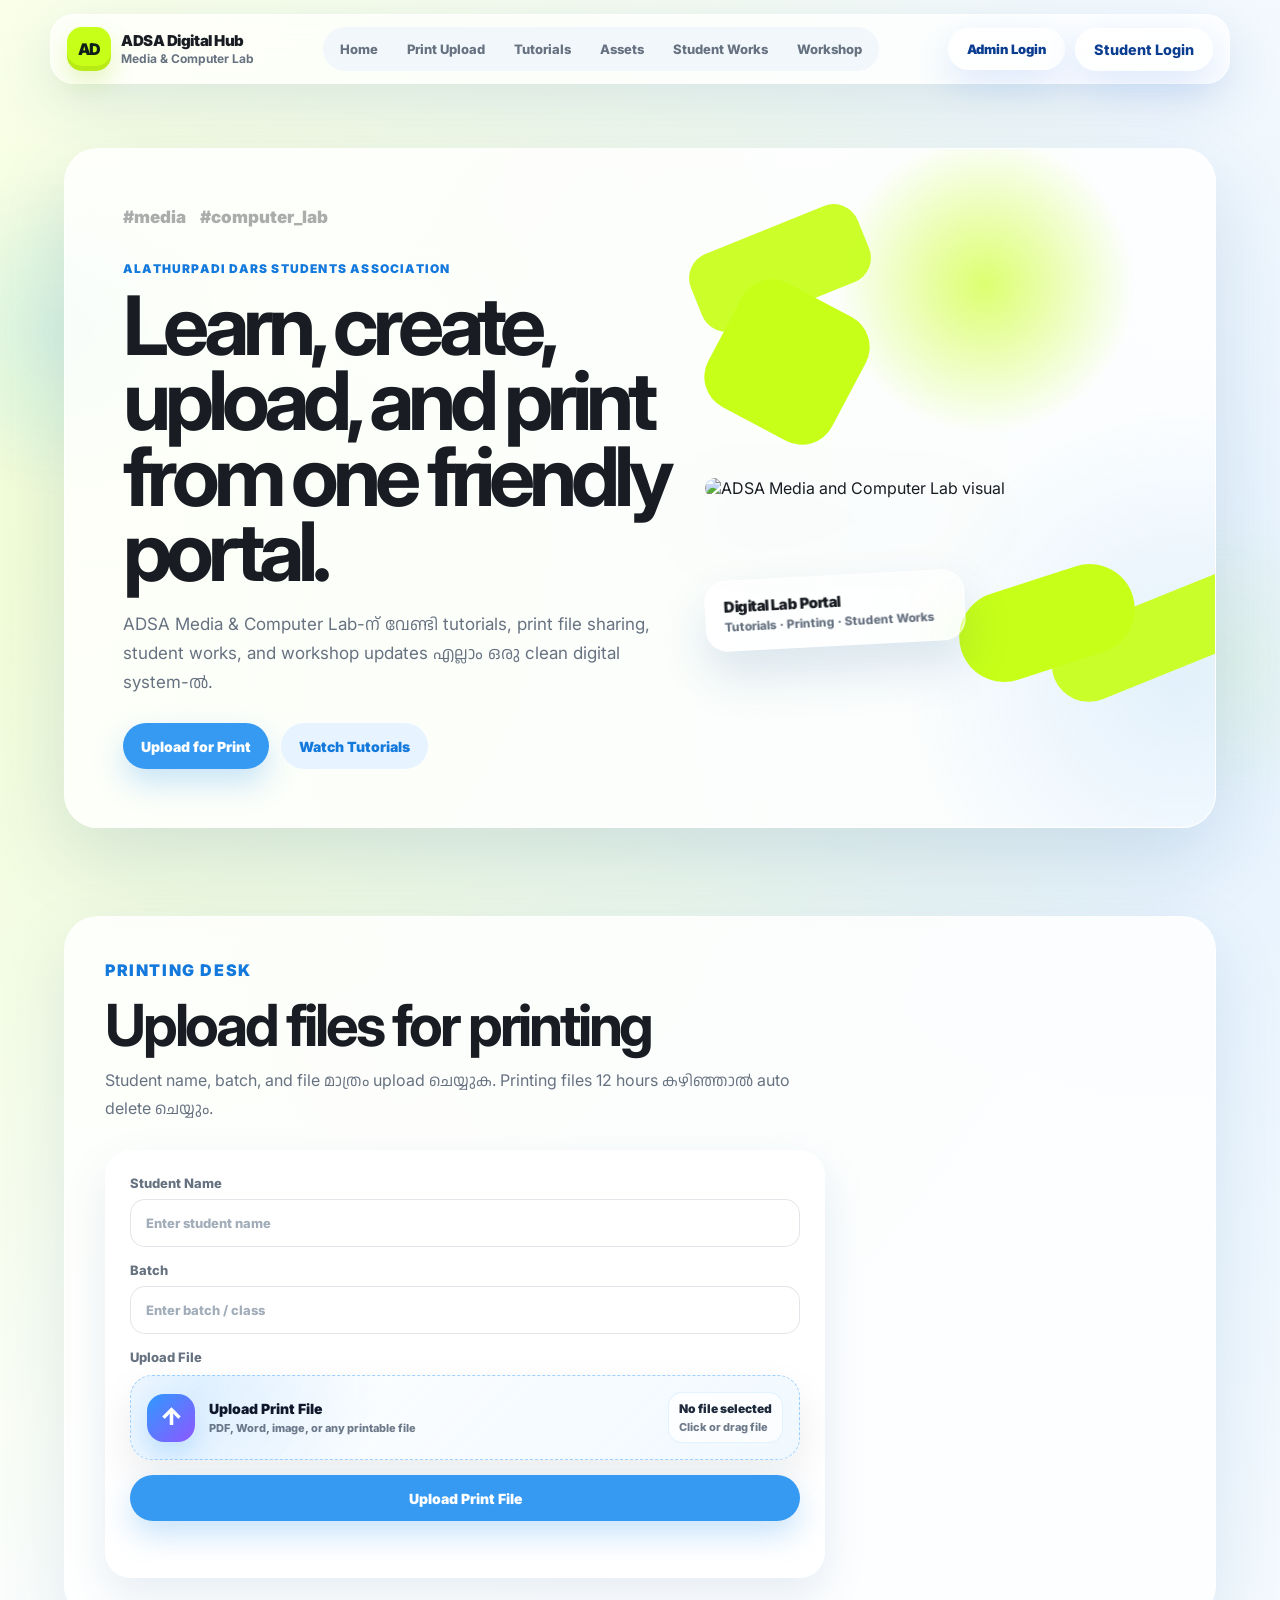
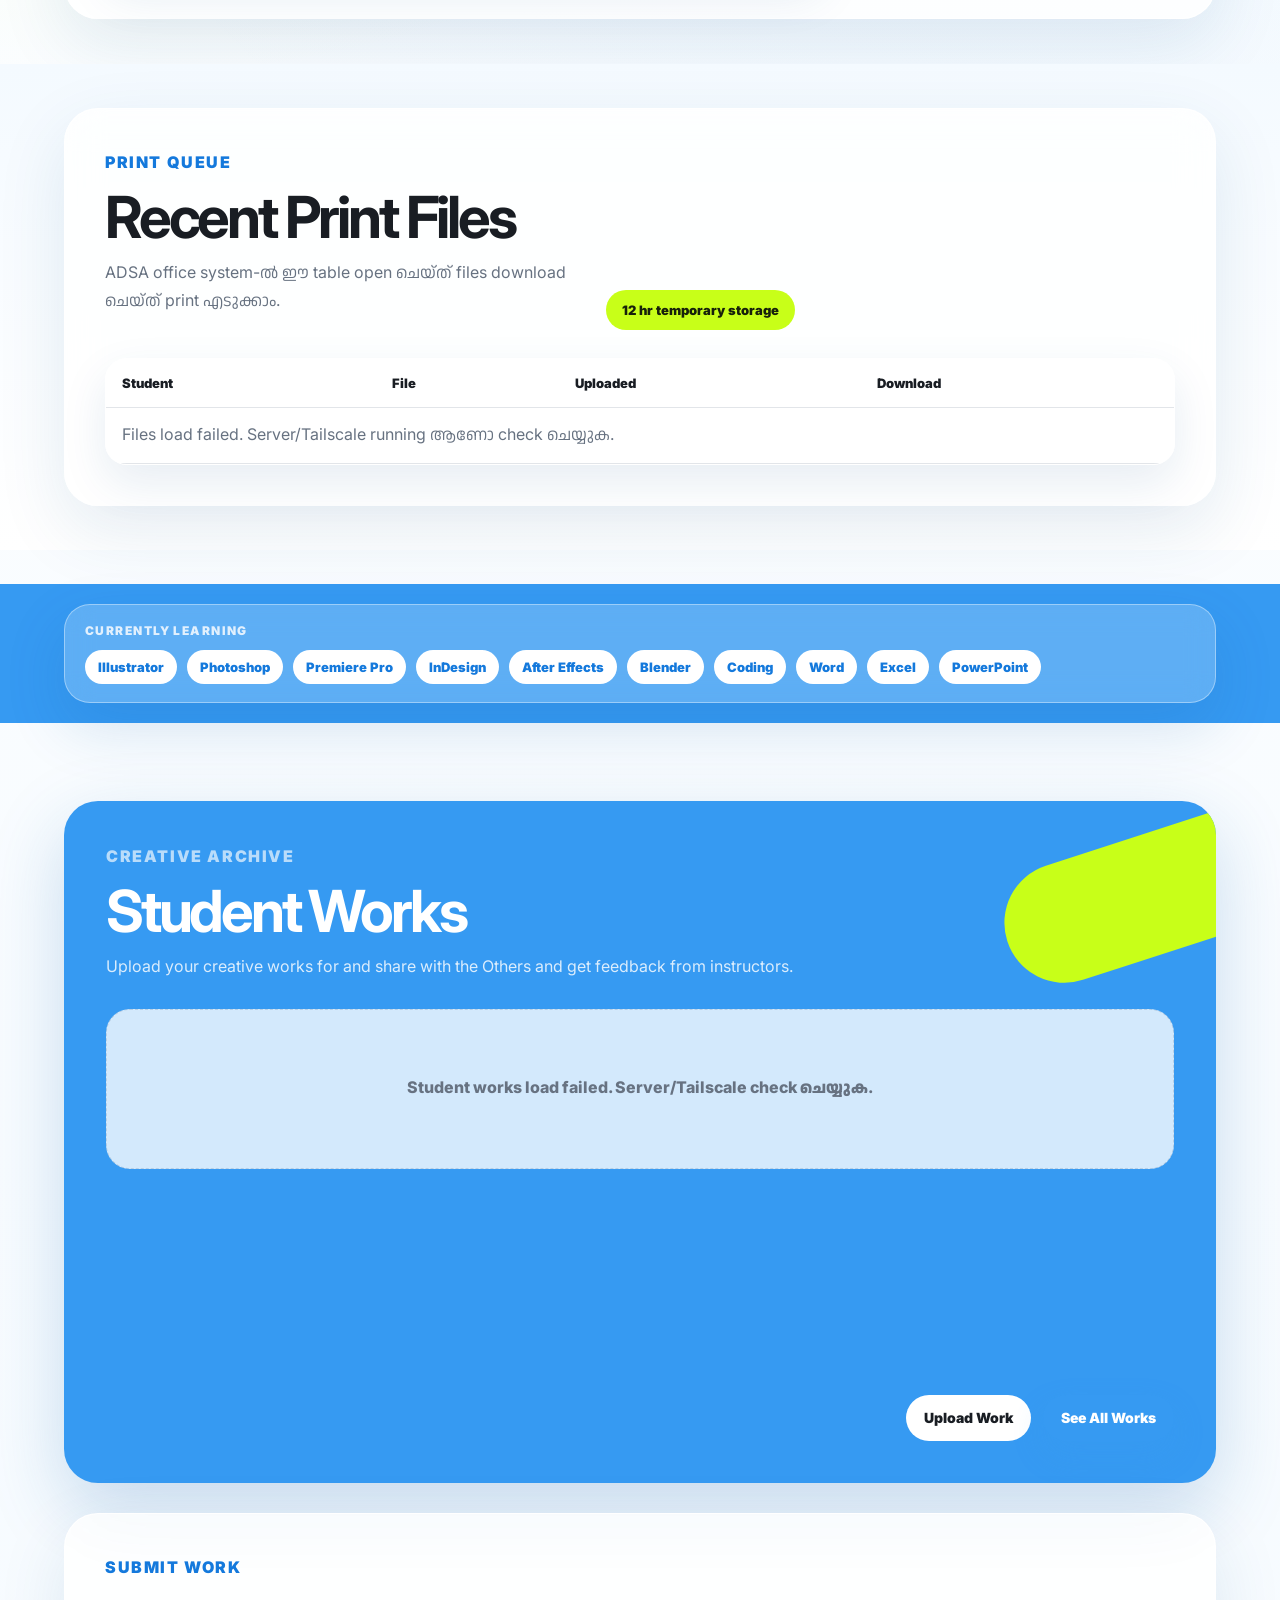
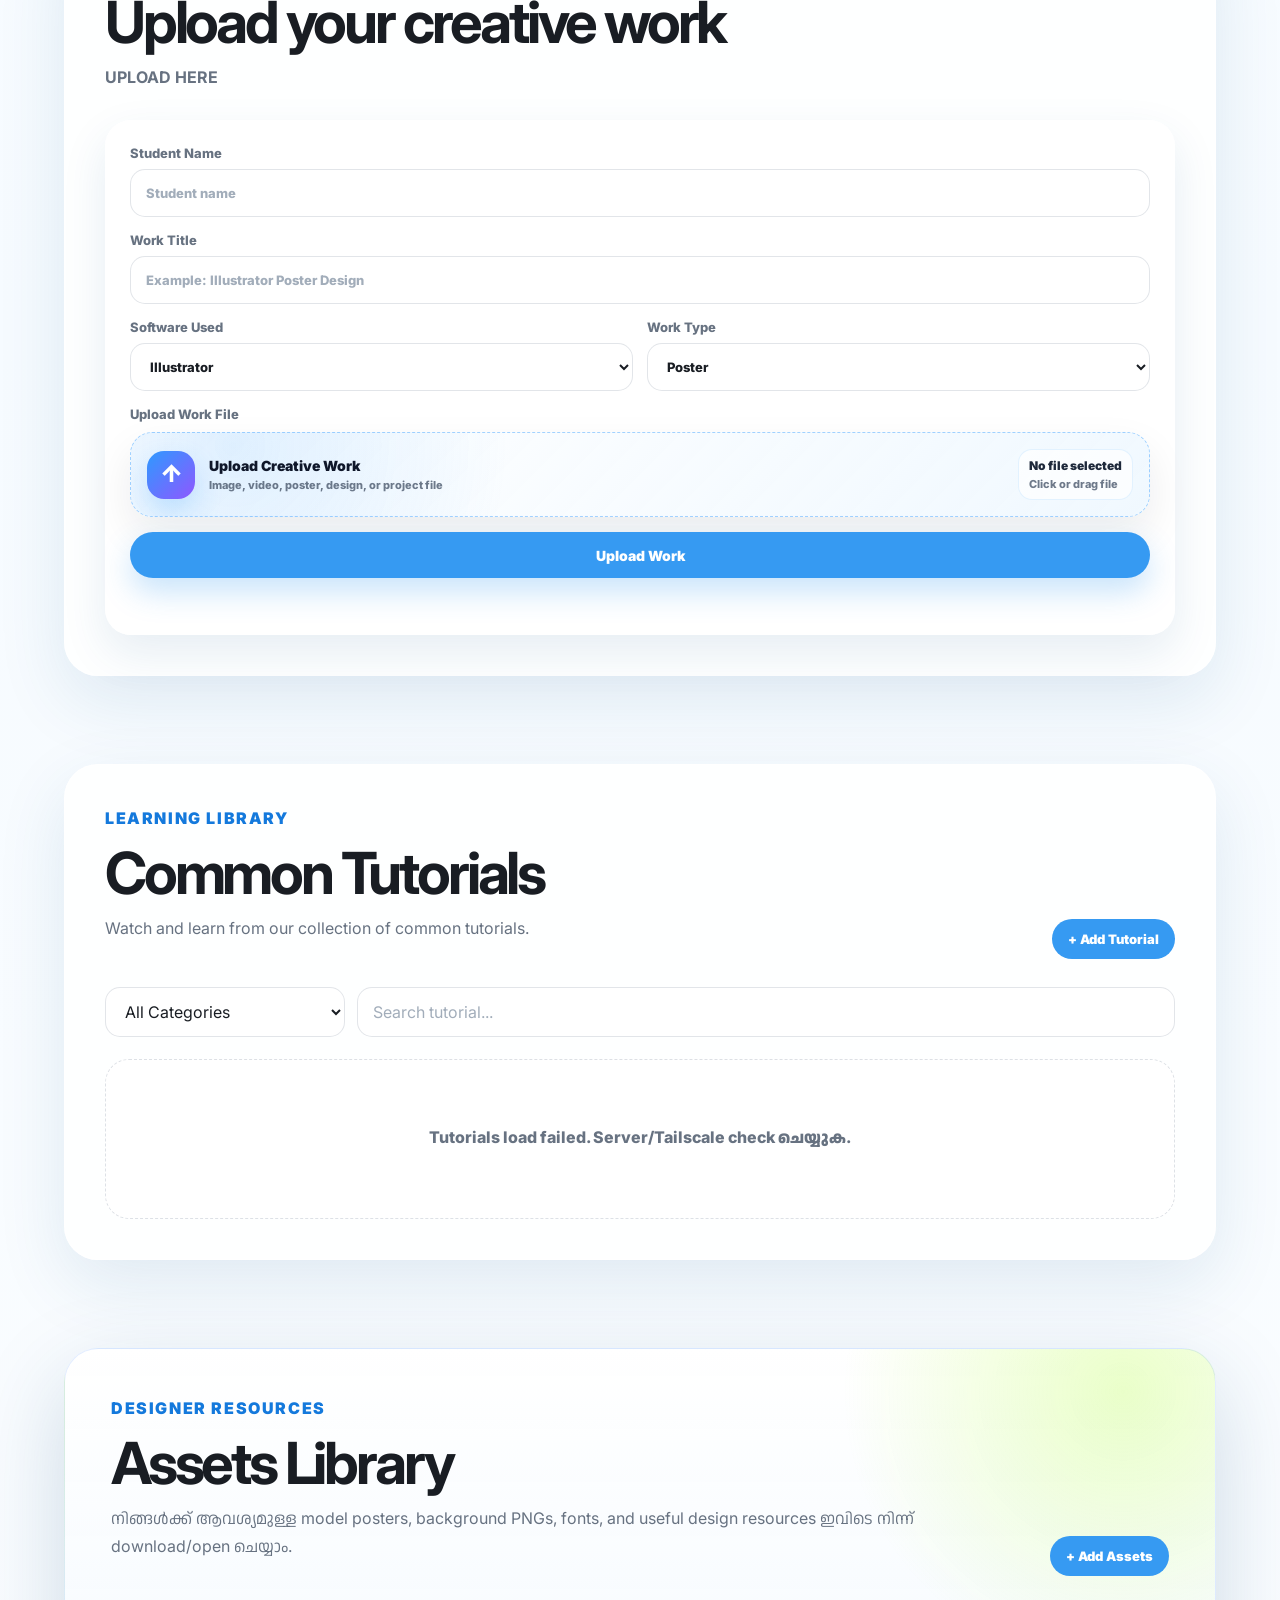
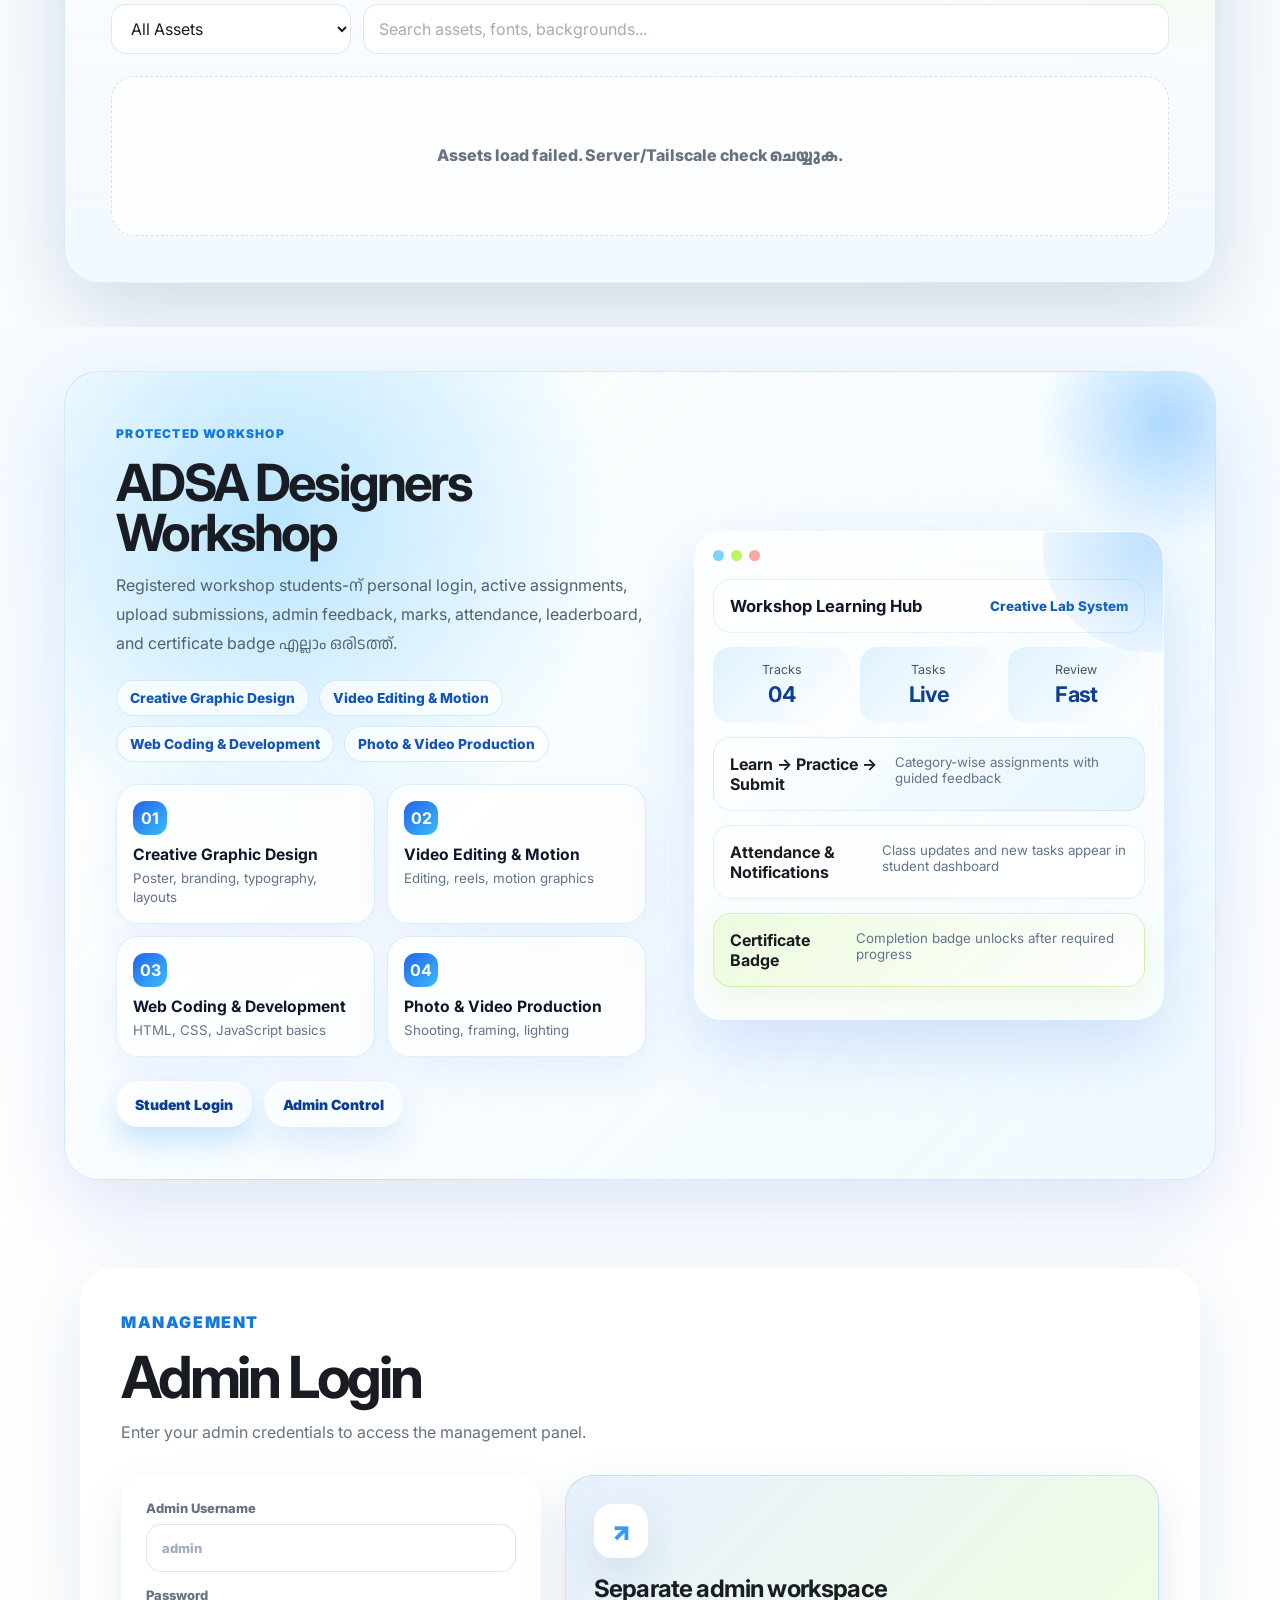
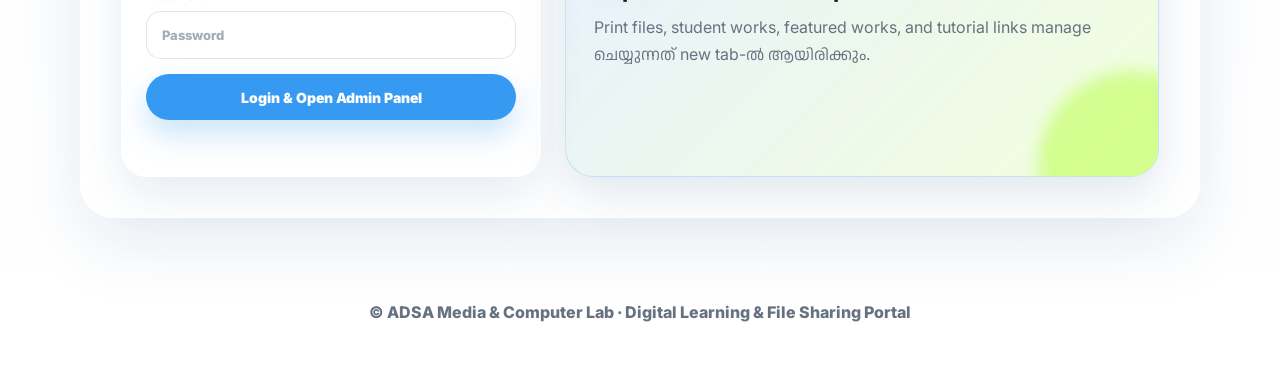
==== commit c9a9267b: "Add files via upload" ====
--- a/index.html
+++ b/index.html
@@ -46,10 +46,10 @@
       <div class="hero-shell">
         <div class="hero-copy reveal reveal-left">
           <div class="tag-row">
-            <span>#media_lab</span>
+            <span>#media</span>
             <span>#computer_lab</span>
           </div>
-          <p class="eyebrow">Alathurpadi Dars · ADSA Students Association</p>
+          <p class="eyebrow">Alathurpadi Dars Students Association</p>
           <h1>Learn, create, upload, and print from one friendly portal.</h1>
           <p class="hero-text">
             ADSA Media & Computer Lab-ന് വേണ്ടി tutorials, print file sharing, student works, and workshop updates എല്ലാം ഒരു clean digital system-ൽ.
@@ -78,7 +78,7 @@
           <p class="eyebrow blue">Printing Desk</p>
           <h2>Upload files for printing</h2>
           <p>
-            Student name, batch, and file മാത്രം upload ചെയ്യുക. File ADSA office computer server-ൽ save ആകും.
+            Student name, batch, and file മാത്രം upload ചെയ്യുക.
             Printing files 12 hours കഴിഞ്ഞാൽ auto delete ചെയ്യും.
           </p>
         </div>
@@ -162,7 +162,7 @@
         <div class="section-head light-head">
           <p class="eyebrow white">Creative Archive</p>
           <h2>Student Works</h2>
-          <p>Students upload ചെയ്യുന്ന posters, edits, renders, and design works ഇവിടെ showcase ചെയ്യാം. Hover ചെയ്താൽ creator name കാണും.</p>
+          <p>Upload your creative works for and share with the Others and get feedback from instructors.</p>
         </div>
 
         <div class="works-showcase" id="worksGallery">
@@ -213,7 +213,7 @@
         <div class="section-head compact">
           <p class="eyebrow blue">Submit Work</p>
           <h2>Upload your creative work</h2>
-          <p>Student works later local server-ലെ <strong>student-works</strong> folder-ലേക്ക് connect ചെയ്യാം.</p>
+          <p> <strong>UPLOAD HERE</strong> </p>
         </div>
 
         <form class="form-card" id="workUploadForm">
@@ -276,7 +276,7 @@
           <div>
             <p class="eyebrow blue">Learning Library</p>
             <h2>Common Tutorials</h2>
-            <p>Admin panel വഴി YouTube links add ചെയ്യുമ്പോൾ software category അനുസരിച്ച് thumbnails സഹിതം tutorials ഇവിടെ വരും.</p>
+            <p>Watch and learn from our collection of common tutorials.</p>
           </div>
           <a class="round-link" href="#admin-login">+ Add Tutorial</a>
         </div>
@@ -336,7 +336,7 @@
           <div>
             <p class="eyebrow blue">Designer Resources</p>
             <h2>Assets Library</h2>
-            <p>Admin add ചെയ്യുന്ന model posters, background PNGs, fonts, and useful design resources ഇവിടെ students-ന് download/open ചെയ്യാം.</p>
+            <p>നിങ്ങള്‍ക്ക് ആവശ്യമുള്ള model posters, background PNGs, fonts, and useful design resources ഇവിടെ നിന്ന് download/open ചെയ്യാം.</p>
           </div>
           <a class="round-link" href="#admin-login">+ Add Assets</a>
         </div>
@@ -432,7 +432,7 @@
         <div class="section-head compact">
           <p class="eyebrow blue">Management</p>
           <h2>Admin Login</h2>
-          <p>Admin username/password enter ചെയ്താൽ admin panel ഒരു പുതിയ tab-ൽ open ചെയ്യും. Main website-ൽ admin panel show ആകില്ല.</p>
+          <p>Enter your admin credentials to access the management panel.</p>
         </div>
 
         <div class="admin-open-layout">
@@ -453,7 +453,6 @@
             <span class="admin-note-icon">↗</span>
             <h3>Separate admin workspace</h3>
             <p>Print files, student works, featured works, and tutorial links manage ചെയ്യുന്നത് new tab-ൽ ആയിരിക്കും.</p>
-            <small>Password website code-ൽ കാണില്ല; server-side check ആണ്.</small>
           </div>
         </div>
       </div>
--- a/style.css
+++ b/style.css
@@ -3471,3 +3471,386 @@
   border-color: rgba(132,204,22,.25);
   box-shadow: inset 0 1px 0 rgba(255,255,255,.7), 0 12px 35px rgba(132,204,22,.10);
 }
+
+/* -------------------------------------------------------
+   Performance-safe smooth animation + responsive login fix
+   Added: light scroll reveal, soft hover, modal motion, mobile nav buttons
+------------------------------------------------------- */
+:root {
+  --motion-soft: cubic-bezier(.16, 1, .3, 1);
+  --motion-fast: cubic-bezier(.2, .8, .2, 1);
+}
+
+body::before,
+body::after {
+  content: "";
+  position: fixed;
+  z-index: -1;
+  pointer-events: none;
+  border-radius: 999px;
+  filter: blur(10px);
+  opacity: .42;
+  will-change: transform;
+}
+
+body::before {
+  width: 340px;
+  height: 340px;
+  left: -110px;
+  top: 18%;
+  background: radial-gradient(circle, rgba(56, 189, 248, .34), rgba(56, 189, 248, 0) 68%);
+  animation: adsaFloatBlob 18s var(--motion-soft) infinite alternate;
+}
+
+body::after {
+  width: 300px;
+  height: 300px;
+  right: -90px;
+  bottom: 10%;
+  background: radial-gradient(circle, rgba(190, 242, 100, .30), rgba(190, 242, 100, 0) 70%);
+  animation: adsaFloatBlobAlt 22s var(--motion-soft) infinite alternate;
+}
+
+@keyframes adsaFloatBlob {
+  0% { transform: translate3d(0, 0, 0) scale(1); }
+  100% { transform: translate3d(36px, 42px, 0) scale(1.08); }
+}
+
+@keyframes adsaFloatBlobAlt {
+  0% { transform: translate3d(0, 0, 0) scale(1); }
+  100% { transform: translate3d(-38px, -34px, 0) scale(1.07); }
+}
+
+/* Auto-applied by app.js */
+.animate-on-scroll {
+  opacity: 0;
+  transform: translate3d(0, 26px, 0) scale(.992);
+  filter: blur(8px);
+  transition:
+    opacity 720ms var(--motion-soft) var(--anim-delay, 0ms),
+    transform 720ms var(--motion-soft) var(--anim-delay, 0ms),
+    filter 720ms var(--motion-soft) var(--anim-delay, 0ms);
+  will-change: opacity, transform, filter;
+}
+
+.animate-on-scroll.visible {
+  opacity: 1;
+  transform: translate3d(0, 0, 0) scale(1);
+  filter: blur(0);
+}
+
+.animate-stagger > * {
+  transition-delay: var(--anim-delay, 0ms);
+}
+
+.section-panel,
+.tutorials-panel,
+.student-works-board,
+.work-upload-panel,
+.print-card,
+.form-card,
+.asset-card,
+.tutorial-card,
+.workshop-premium-card,
+.admin-panel-shell,
+.dashboard,
+.panel,
+.admin-stat-card,
+.student-progress-card,
+.submission-summary-card,
+.premium-certificate-card {
+  transition:
+    transform 260ms var(--motion-fast),
+    box-shadow 260ms var(--motion-fast),
+    border-color 260ms var(--motion-fast),
+    background 260ms var(--motion-fast);
+}
+
+@media (hover: hover) and (pointer: fine) {
+  .asset-card:hover,
+  .tutorial-card:hover,
+  .work-showcase-card:hover,
+  .workshop-track-card:hover,
+  .category-mini-card:hover,
+  .student-progress-card:hover,
+  .submission-summary-card:hover,
+  .premium-certificate-card:hover,
+  .admin-stat-card:hover {
+    transform: translate3d(0, -5px, 0);
+    box-shadow: 0 24px 58px rgba(37, 99, 235, .16);
+    border-color: rgba(56, 154, 242, .25);
+  }
+}
+
+.btn,
+button,
+.iphone-glass-btn,
+.iphone-glass-action {
+  transform: translateZ(0);
+  -webkit-tap-highlight-color: transparent;
+}
+
+.btn:active,
+button:active,
+.iphone-glass-btn:active,
+.iphone-glass-action:active {
+  transform: scale(.98);
+}
+
+.iphone-glass-btn,
+.iphone-glass-action,
+.btn.primary,
+.btn.soft {
+  isolation: isolate;
+}
+
+.iphone-glass-btn::after,
+.iphone-glass-action::after,
+.btn.primary::after,
+.btn.soft::after {
+  content: "";
+  position: absolute;
+  inset: -1px;
+  border-radius: inherit;
+  pointer-events: none;
+  background: linear-gradient(110deg, transparent 0%, rgba(255,255,255,.36) 42%, transparent 62%);
+  transform: translateX(-125%);
+  opacity: 0;
+}
+
+@media (hover: hover) and (pointer: fine) {
+  .iphone-glass-btn:hover::after,
+  .iphone-glass-action:hover::after,
+  .btn.primary:hover::after,
+  .btn.soft:hover::after {
+    animation: adsaButtonShine .9s var(--motion-soft) forwards;
+  }
+}
+
+@keyframes adsaButtonShine {
+  0% { opacity: 0; transform: translateX(-125%); }
+  20% { opacity: .8; }
+  100% { opacity: 0; transform: translateX(125%); }
+}
+
+/* Modal open/close smoothness */
+.modal,
+.work-viewer-modal,
+.workshop-modal,
+.attendance-modal,
+.submission-modal {
+  transition: opacity 260ms var(--motion-soft), backdrop-filter 260ms var(--motion-soft);
+}
+
+.modal:not(.hidden),
+.work-viewer-modal:not(.hidden),
+.workshop-modal:not(.hidden),
+.attendance-modal:not(.hidden),
+.submission-modal:not(.hidden) {
+  animation: adsaFadeIn 220ms var(--motion-soft) both;
+}
+
+.modal:not(.hidden) .modal-card,
+.work-viewer-modal:not(.hidden) .modal-card,
+.workshop-modal:not(.hidden) .modal-card,
+.attendance-modal:not(.hidden) .modal-card,
+.submission-modal:not(.hidden) .modal-card,
+.modal:not(.hidden) .modal-panel,
+.workshop-modal:not(.hidden) .modal-panel,
+.attendance-modal:not(.hidden) .modal-panel,
+.submission-modal:not(.hidden) .modal-panel {
+  animation: adsaModalPop 280ms var(--motion-soft) both;
+}
+
+@keyframes adsaFadeIn {
+  from { opacity: 0; }
+  to { opacity: 1; }
+}
+
+@keyframes adsaModalPop {
+  from { opacity: 0; transform: translate3d(0, 16px, 0) scale(.97); }
+  to { opacity: 1; transform: translate3d(0, 0, 0) scale(1); }
+}
+
+/* Notification pulse only when there are new items */
+.notification-bell.has-new,
+#workshopNotificationBtn.has-new {
+  animation: adsaBellPulse 1.7s ease-in-out infinite;
+  box-shadow: 0 0 0 0 rgba(37,99,235,.22), 0 14px 32px rgba(37,99,235,.14);
+}
+
+@keyframes adsaBellPulse {
+  0%, 100% { transform: translateZ(0) scale(1); box-shadow: 0 0 0 0 rgba(37,99,235,.22), 0 14px 32px rgba(37,99,235,.14); }
+  50% { transform: translateZ(0) scale(1.035); box-shadow: 0 0 0 10px rgba(37,99,235,0), 0 16px 38px rgba(37,99,235,.2); }
+}
+
+/* Attendance click feedback */
+.attendance-cell,
+.attendance-status-cell,
+.attendance-mark-cell {
+  transition: transform 150ms var(--motion-fast), box-shadow 150ms var(--motion-fast), background-color 150ms var(--motion-fast);
+}
+
+.attendance-cell.just-changed,
+.attendance-status-cell.just-changed,
+.attendance-mark-cell.just-changed {
+  animation: adsaCellPop 220ms var(--motion-fast) both;
+}
+
+@keyframes adsaCellPop {
+  0% { transform: scale(.9); }
+  70% { transform: scale(1.08); }
+  100% { transform: scale(1); }
+}
+
+/* Fix mobile top login buttons: never hide Admin/Student buttons */
+@media (max-width: 1040px) {
+  .site-header {
+    grid-template-columns: 1fr auto;
+    align-items: center;
+  }
+
+  .site-header .brand {
+    min-width: 0;
+  }
+
+  .site-header .brand-text strong {
+    white-space: nowrap;
+    overflow: hidden;
+    text-overflow: ellipsis;
+    max-width: 190px;
+  }
+
+  .site-header .menu-toggle {
+    grid-column: 2;
+    grid-row: 1;
+  }
+
+  .top-login-actions {
+    grid-column: 1 / -1;
+    width: 100%;
+    display: grid !important;
+    grid-template-columns: repeat(2, minmax(0, 1fr));
+    gap: 8px;
+  }
+
+  .admin-top-btn,
+  .student-top-btn,
+  .iphone-glass-btn {
+    display: inline-flex !important;
+    align-items: center;
+    justify-content: center;
+    min-height: 42px;
+    padding: 10px 12px !important;
+    font-size: .82rem !important;
+    text-align: center;
+    white-space: nowrap;
+  }
+
+  .main-nav {
+    top: 140px;
+  }
+}
+
+@media (max-width: 720px) {
+  body::before,
+  body::after {
+    width: 220px;
+    height: 220px;
+    filter: blur(14px);
+    opacity: .28;
+    animation-duration: 26s;
+  }
+
+  .site-header {
+    padding: 10px;
+    border-radius: 20px;
+    gap: 8px;
+  }
+
+  .brand-mark {
+    width: 38px;
+    height: 38px;
+    border-radius: 13px;
+    font-size: .9rem;
+  }
+
+  .site-header .brand-text strong {
+    max-width: 155px;
+    font-size: 13px;
+  }
+
+  .top-login-actions {
+    gap: 7px;
+  }
+
+  .admin-top-btn,
+  .student-top-btn,
+  .iphone-glass-btn {
+    min-height: 39px;
+    padding: 9px 10px !important;
+    font-size: .78rem !important;
+    border-radius: 999px;
+  }
+
+  .main-nav {
+    top: 132px;
+    max-height: calc(100vh - 150px);
+    overflow-y: auto;
+  }
+
+  .workshop-premium-card,
+  .premium-workshop-shell,
+  .dashboard-grid,
+  .student-progress-grid,
+  .submission-summary-grid,
+  .mock-progress-grid,
+  .workshop-category-grid,
+  .workshop-track-grid {
+    grid-template-columns: 1fr !important;
+  }
+
+  .workshop-mock-card,
+  .common-dashboard-preview,
+  .workshop-preview-card {
+    max-width: 100%;
+    overflow: hidden;
+  }
+}
+
+@media (max-width: 420px) {
+  .site-header .brand-text strong {
+    max-width: 120px;
+  }
+
+  .admin-top-btn,
+  .student-top-btn,
+  .iphone-glass-btn {
+    font-size: .72rem !important;
+    padding-inline: 8px !important;
+  }
+}
+
+@media (prefers-reduced-motion: reduce) {
+  *,
+  *::before,
+  *::after {
+    animation-duration: 1ms !important;
+    animation-iteration-count: 1 !important;
+    scroll-behavior: auto !important;
+    transition-duration: 1ms !important;
+  }
+
+  body::before,
+  body::after,
+  .animate-on-scroll {
+    animation: none !important;
+    opacity: 1 !important;
+    transform: none !important;
+    filter: none !important;
+  }
+}
+#workshopNotificationBtn.has-notifications,
+.notification-bell.has-notifications {
+  animation: adsaBellPulse 1.7s ease-in-out infinite;
+}
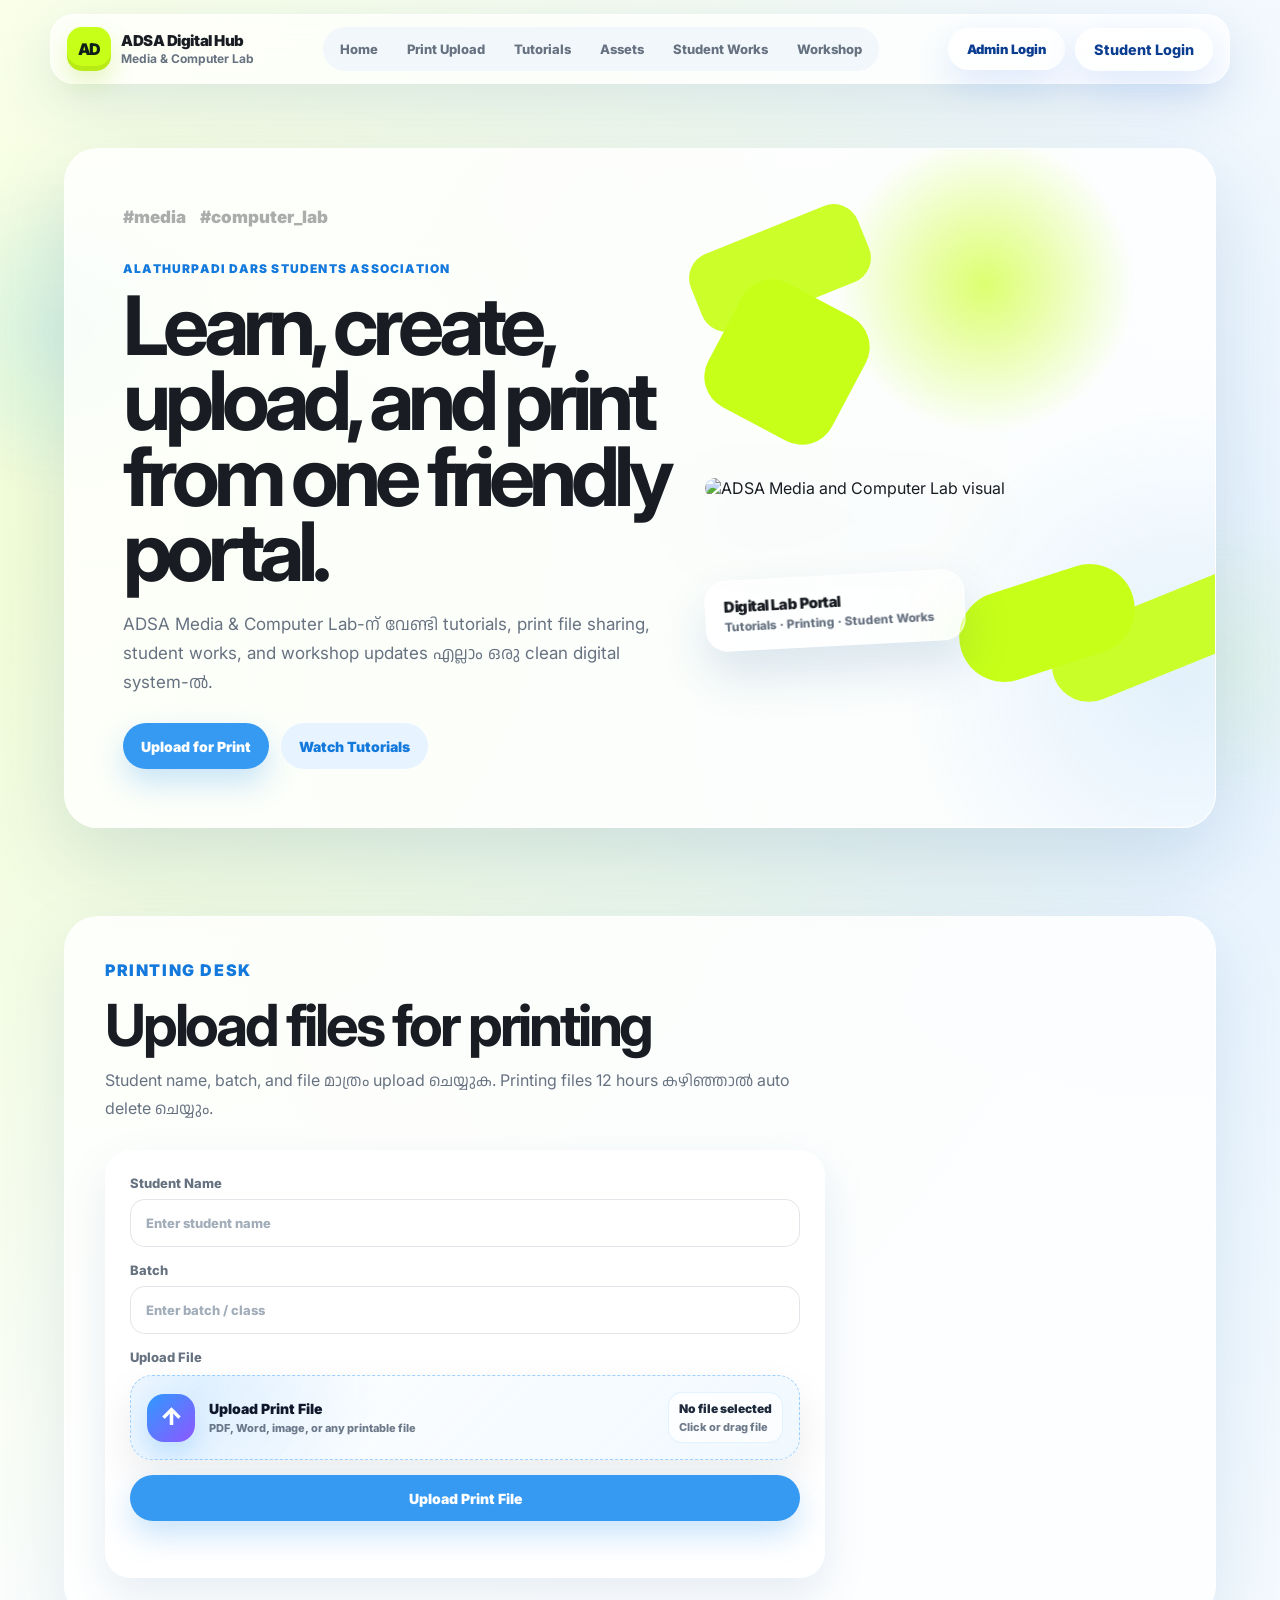
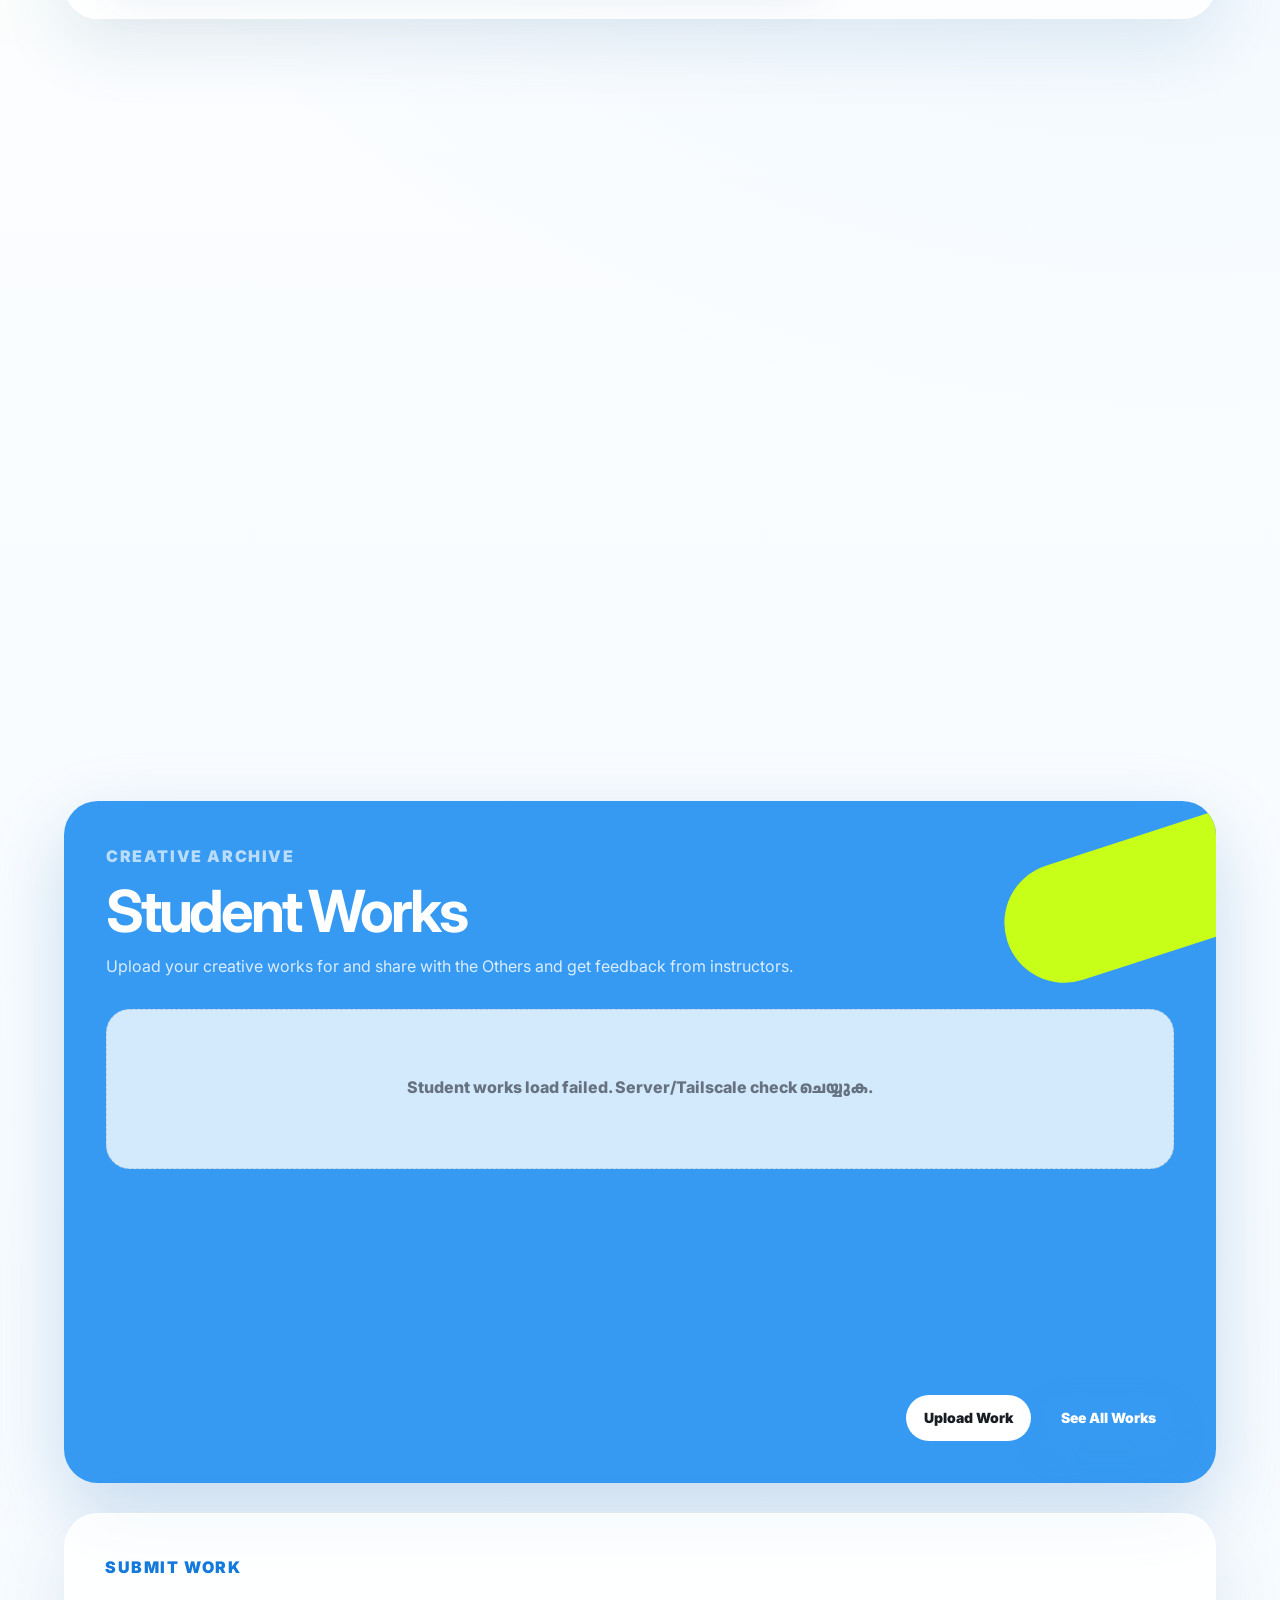
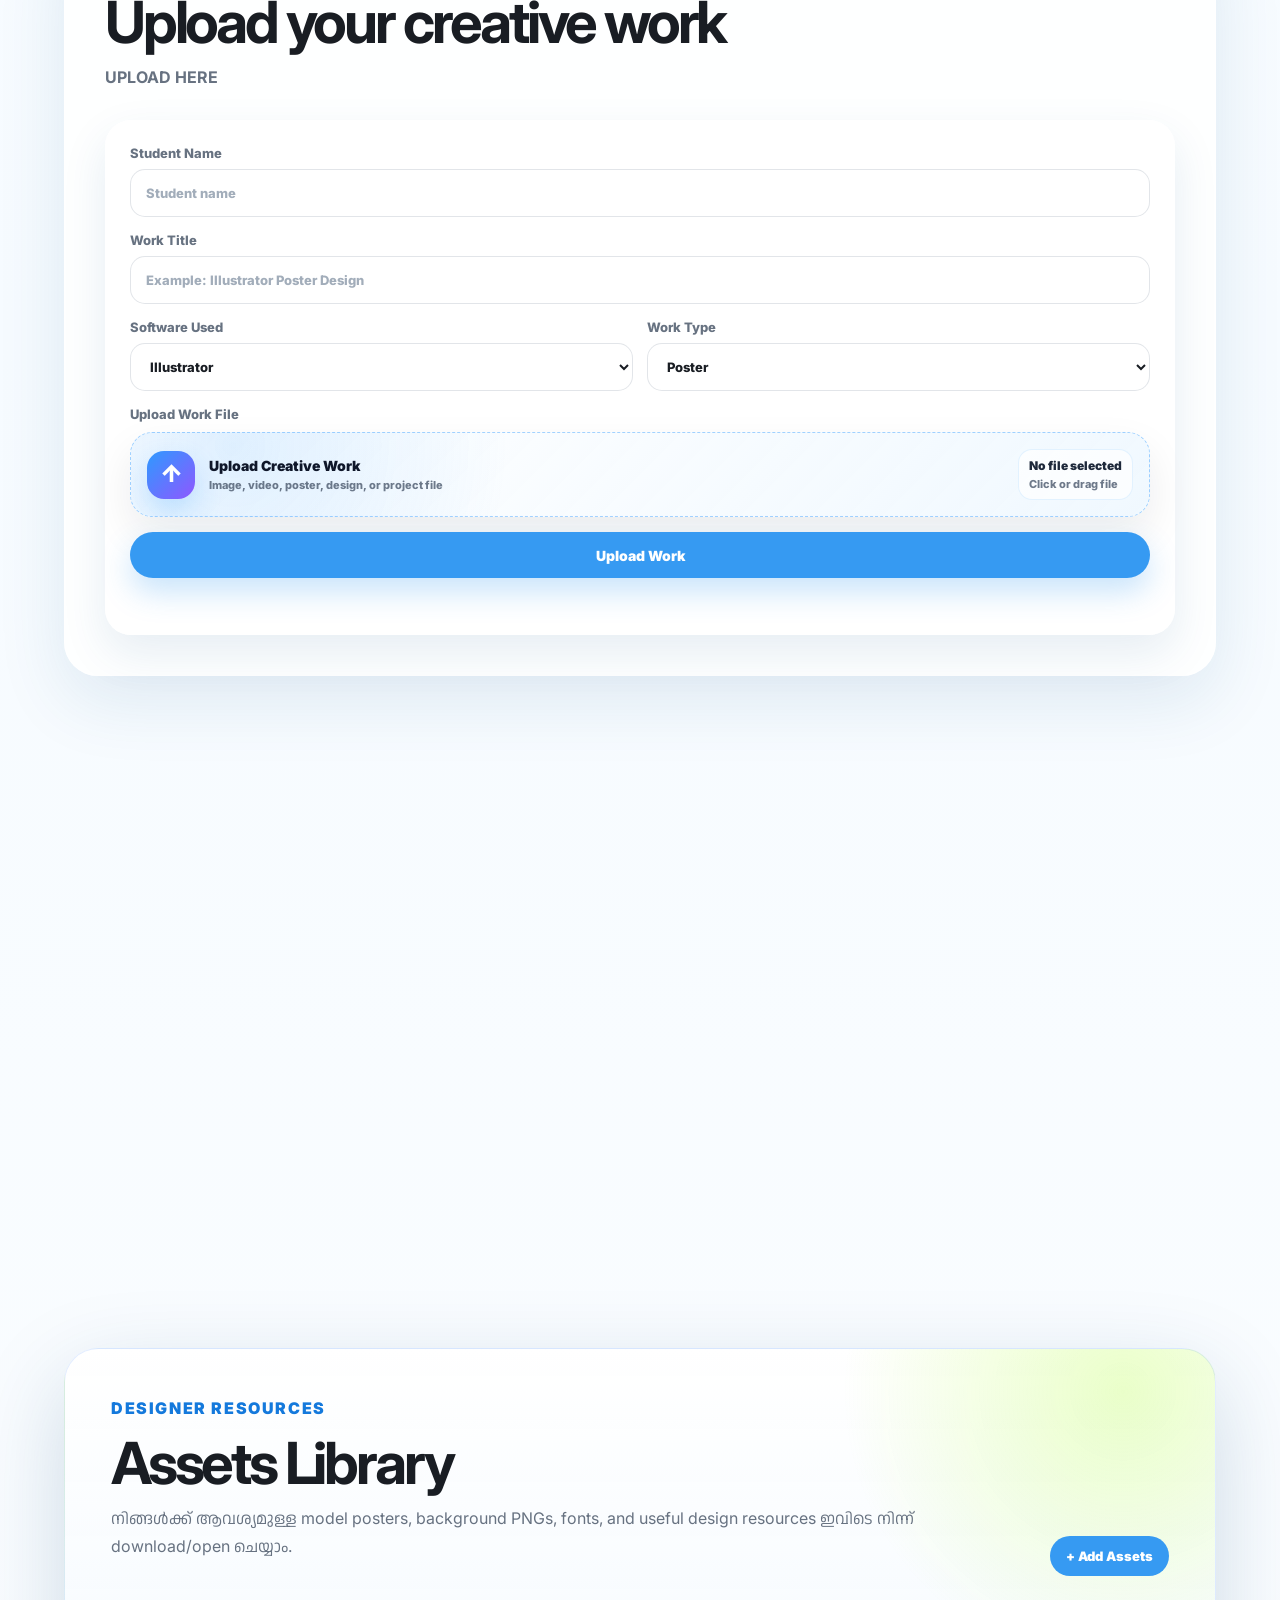
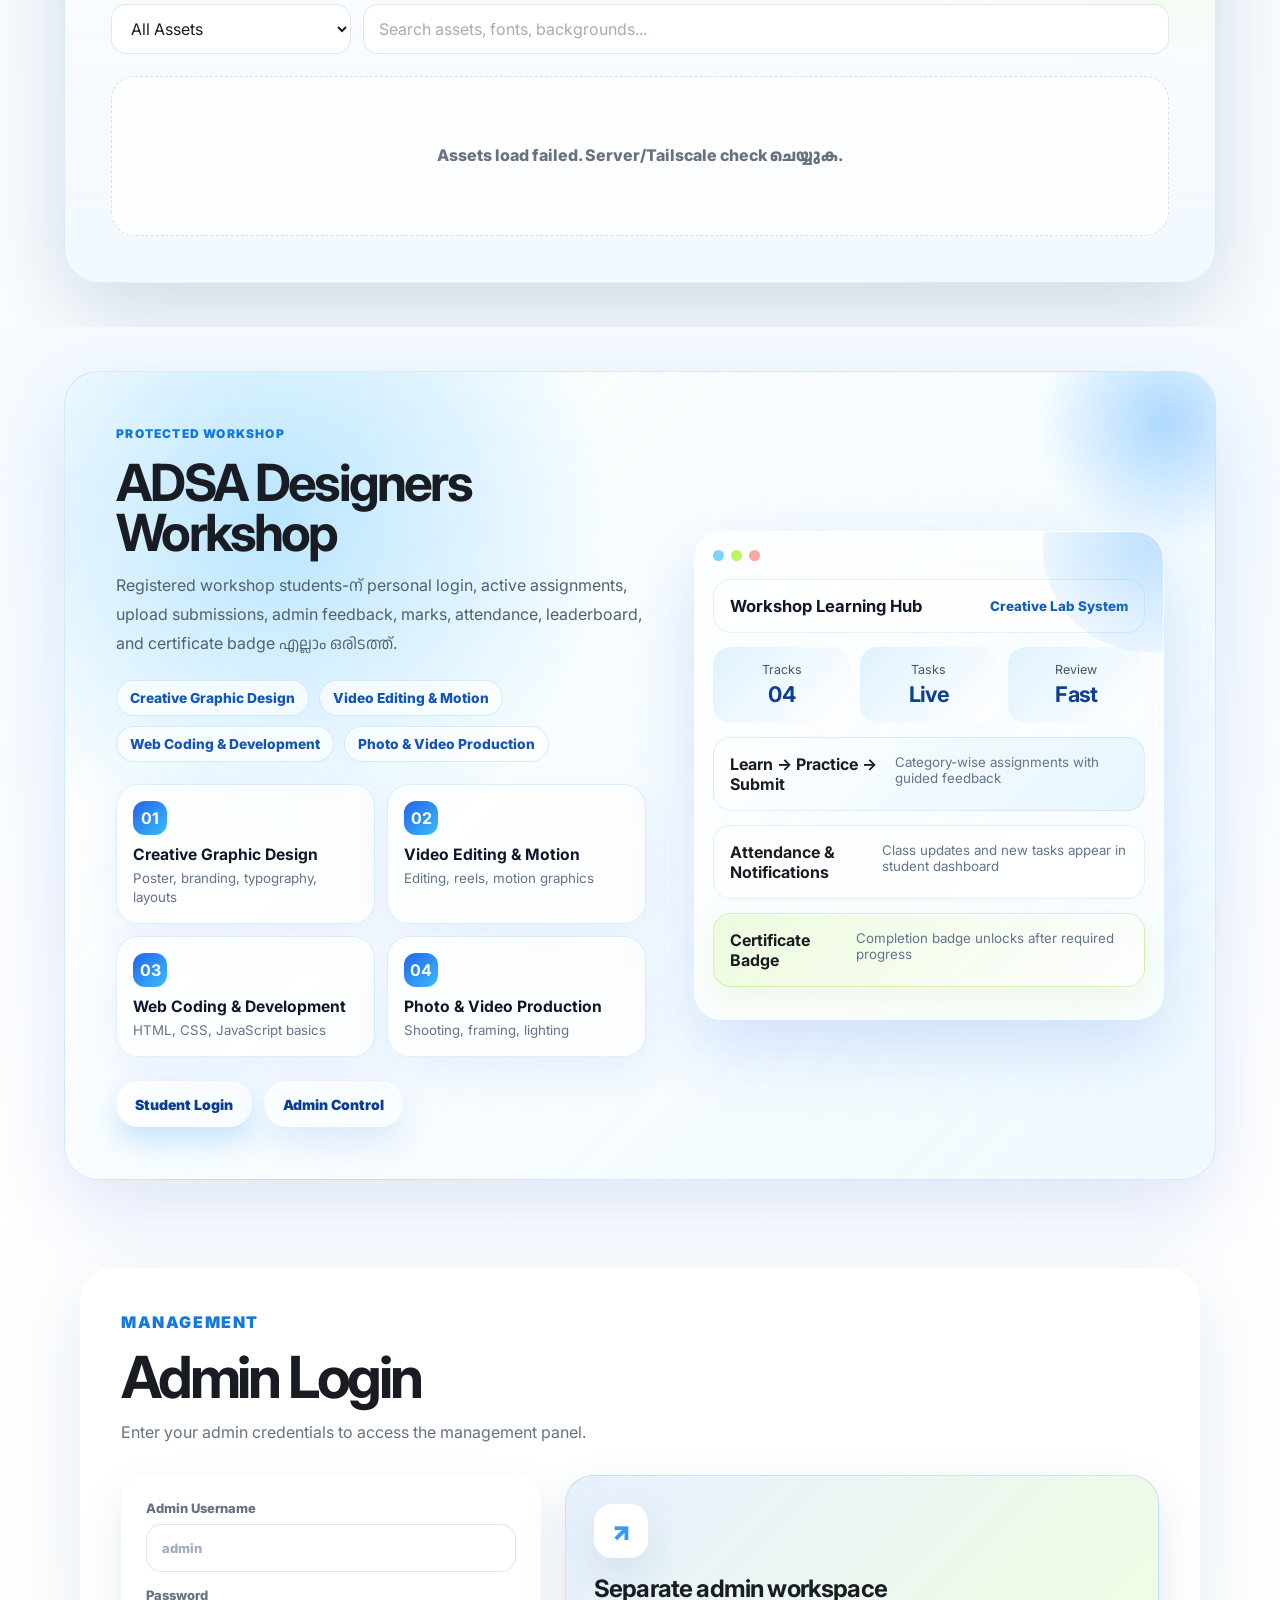
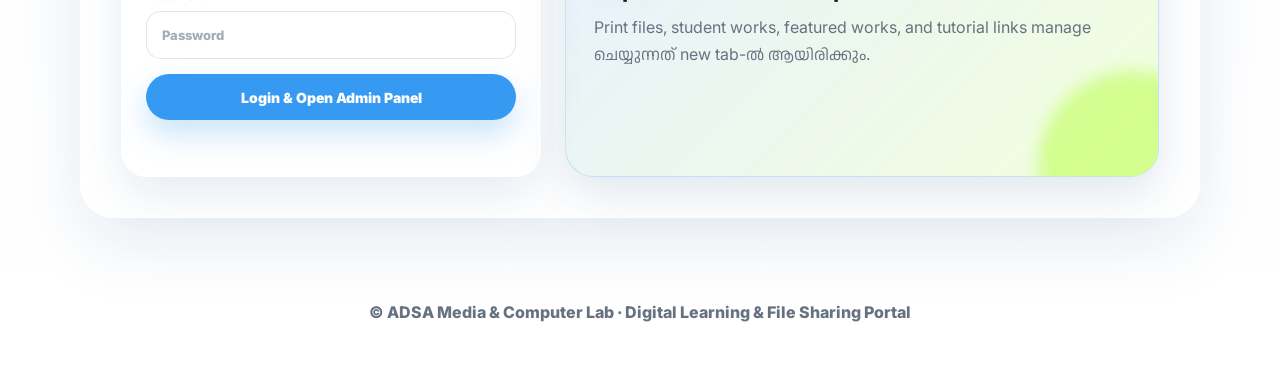
==== commit 3f7533d4: "Add files via upload" ====
--- a/index.html
+++ b/index.html
@@ -3,11 +3,13 @@
 <head>
   <meta charset="UTF-8" />
   <meta name="viewport" content="width=device-width, initial-scale=1.0" />
+  <meta name="google-site-verification: google693e8b73b3d4c100.html" />
+  <title>ADSA Media Lab | ADSA Media & Computer Lab Alathurpadi Dars</title>
+<meta name="description" content="ADSA Media Lab is the official Media & Computer Lab portal of ADSA Students Association, Alathurpadi Dars. Students can upload print files, watch tutorials, access design assets, submit creative works, and use the workshop portal.">
   <title>ADSA Media & Computer Lab Portal</title>
   <link rel="icon" type="image/png" href="assets/logo.png" />
   <link rel="shortcut icon" type="image/png" href="assets/logo.png" />
   <link rel="apple-touch-icon" href="assets/logo.png" />
-
   <link rel="preconnect" href="https://fonts.googleapis.com">
   <link rel="preconnect" href="https://fonts.gstatic.com" crossorigin>
   <link href="https://fonts.googleapis.com/css2?family=Anek+Malayalam:wght@400;500;600;700;800&family=Inter:wght@400;500;600;700;800;900&family=Manjari:wght@400;700&display=swap" rel="stylesheet">
--- a/style.css
+++ b/style.css
@@ -3854,3 +3854,169 @@
 .notification-bell.has-notifications {
   animation: adsaBellPulse 1.7s ease-in-out infinite;
 }
+
+
+/* Resource folders: prevents long scrolling in Tutorials and Assets */
+.tutorial-card-grid:has(.resource-folder-card),
+.asset-grid:has(.resource-folder-card) {
+  grid-template-columns: repeat(auto-fit, minmax(210px, 1fr));
+  align-items: stretch;
+}
+
+.resource-folder-card {
+  position: relative;
+  overflow: hidden;
+  min-height: 142px;
+  padding: 20px;
+  border: 1px solid rgba(54, 154, 242, 0.18);
+  border-radius: 28px;
+  background:
+    radial-gradient(circle at 82% 18%, rgba(200,255,24,.35), transparent 24%),
+    linear-gradient(145deg, rgba(255,255,255,.95), rgba(231,244,255,.88));
+  box-shadow: 0 22px 55px rgba(20, 94, 170, 0.14);
+  cursor: pointer;
+  text-align: left;
+  display: grid;
+  grid-template-columns: auto 1fr;
+  align-items: end;
+  gap: 14px;
+  transition: transform .22s ease, box-shadow .22s ease, border-color .22s ease;
+}
+
+.resource-folder-card::before {
+  content: "";
+  position: absolute;
+  inset: 12px 12px auto auto;
+  width: 72px;
+  height: 48px;
+  border-radius: 999px;
+  background: rgba(54, 154, 242, .16);
+  filter: blur(8px);
+}
+
+.resource-folder-card:hover {
+  transform: translateY(-6px);
+  border-color: rgba(54, 154, 242, .35);
+  box-shadow: 0 28px 70px rgba(20, 94, 170, 0.2);
+}
+
+.folder-3d-icon {
+  width: 58px;
+  height: 58px;
+  display: grid;
+  place-items: center;
+  border-radius: 20px;
+  font-size: 30px;
+  background: linear-gradient(145deg, #fff, #dff2ff);
+  box-shadow:
+    inset 0 1px 0 rgba(255,255,255,.95),
+    inset 0 -8px 18px rgba(54,154,242,.12),
+    0 16px 30px rgba(54,154,242,.2);
+  transform: perspective(500px) rotateX(7deg) rotateY(-9deg);
+}
+
+.resource-folder-card strong {
+  display: block;
+  margin-bottom: 4px;
+  font-size: 18px;
+  letter-spacing: -.03em;
+  color: var(--ink);
+}
+
+.resource-folder-card small {
+  color: var(--muted);
+  font-weight: 800;
+}
+
+.resource-folder-card em {
+  position: absolute;
+  right: 18px;
+  top: 18px;
+  padding: 7px 10px;
+  border-radius: 999px;
+  background: rgba(255,255,255,.85);
+  color: var(--blue-dark);
+  font-style: normal;
+  font-size: 11px;
+  font-weight: 900;
+}
+
+.folder-zip-link {
+  position: absolute;
+  left: 18px;
+  top: 18px;
+  z-index: 3;
+}
+
+.resource-detail-head {
+  grid-column: 1 / -1;
+  display: flex;
+  align-items: center;
+  justify-content: space-between;
+  gap: 16px;
+  padding: 12px 14px;
+  border: 1px solid var(--line);
+  border-radius: 18px;
+  background: rgba(255,255,255,.76);
+  color: var(--muted);
+  font-weight: 900;
+}
+
+/* Notification announcement polish */
+.notification-announcement {
+  background:
+    radial-gradient(circle at 15% 20%, rgba(200,255,24,.25), transparent 28%),
+    linear-gradient(145deg, rgba(255,255,255,.95), rgba(231,244,255,.86));
+  border: 1px solid rgba(54,154,242,.16);
+}
+
+.notification-item.type-assignment .notification-type-icon,
+.notification-item.type-class .notification-type-icon,
+.notification-item.type-info .notification-type-icon {
+  width: 42px;
+  height: 42px;
+  display: grid;
+  place-items: center;
+  border-radius: 16px;
+  background: linear-gradient(145deg, #fff, #dff2ff);
+  box-shadow: inset 0 -6px 14px rgba(54,154,242,.13), 0 10px 18px rgba(54,154,242,.15);
+}
+
+.notification-item.type-class {
+  border-left: 4px solid #16a34a;
+}
+
+.notification-item.type-assignment {
+  border-left: 4px solid #2563eb;
+}
+
+/* Attendance PDF button and print-friendly control */
+#downloadAttendancePdfBtn {
+  background: rgba(255,255,255,.86);
+  color: var(--blue-dark);
+  border: 1px solid rgba(54,154,242,.22);
+}
+
+@media (max-width: 720px) {
+  .resource-folder-card {
+    min-height: 120px;
+    padding: 16px;
+    border-radius: 22px;
+  }
+
+  .folder-3d-icon {
+    width: 50px;
+    height: 50px;
+    border-radius: 17px;
+    font-size: 26px;
+  }
+
+  .resource-detail-head {
+    flex-direction: column;
+    align-items: flex-start;
+  }
+
+  .attendance-page-actions {
+    grid-template-columns: 1fr;
+  }
+}
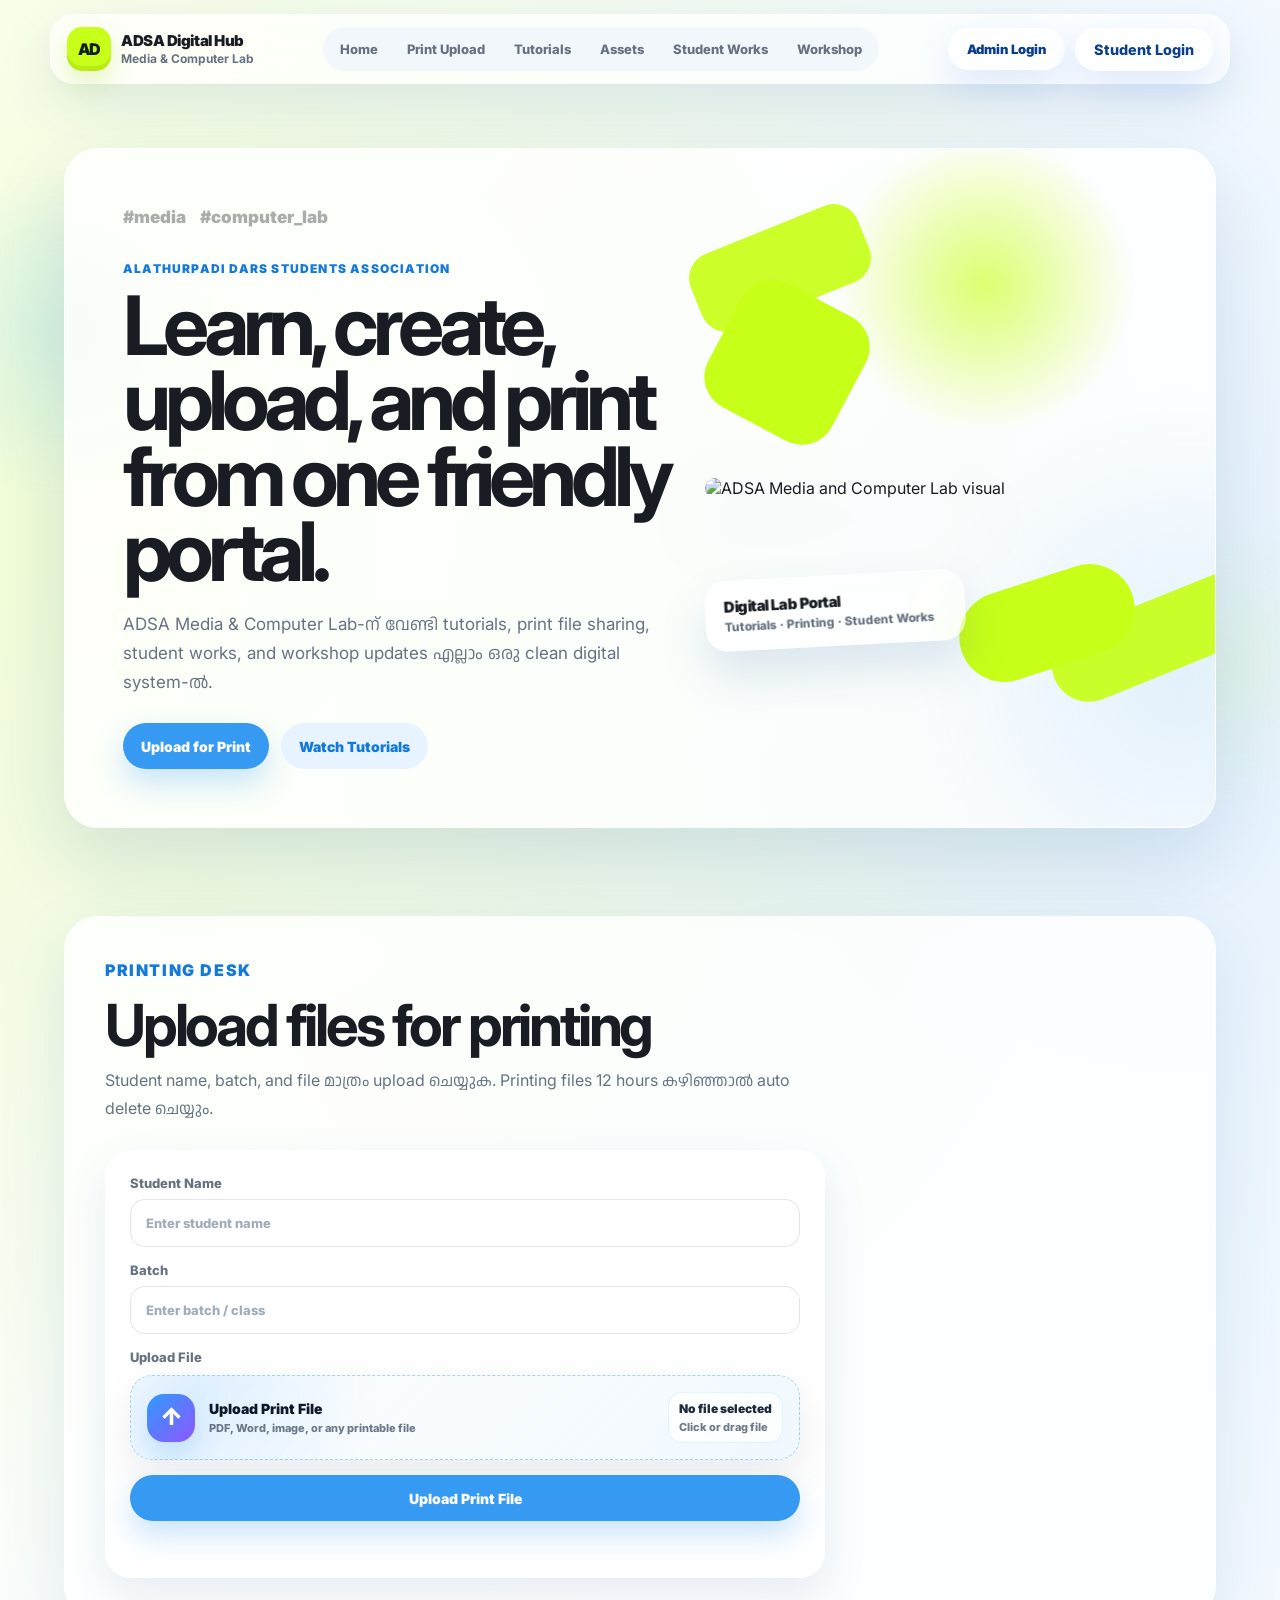
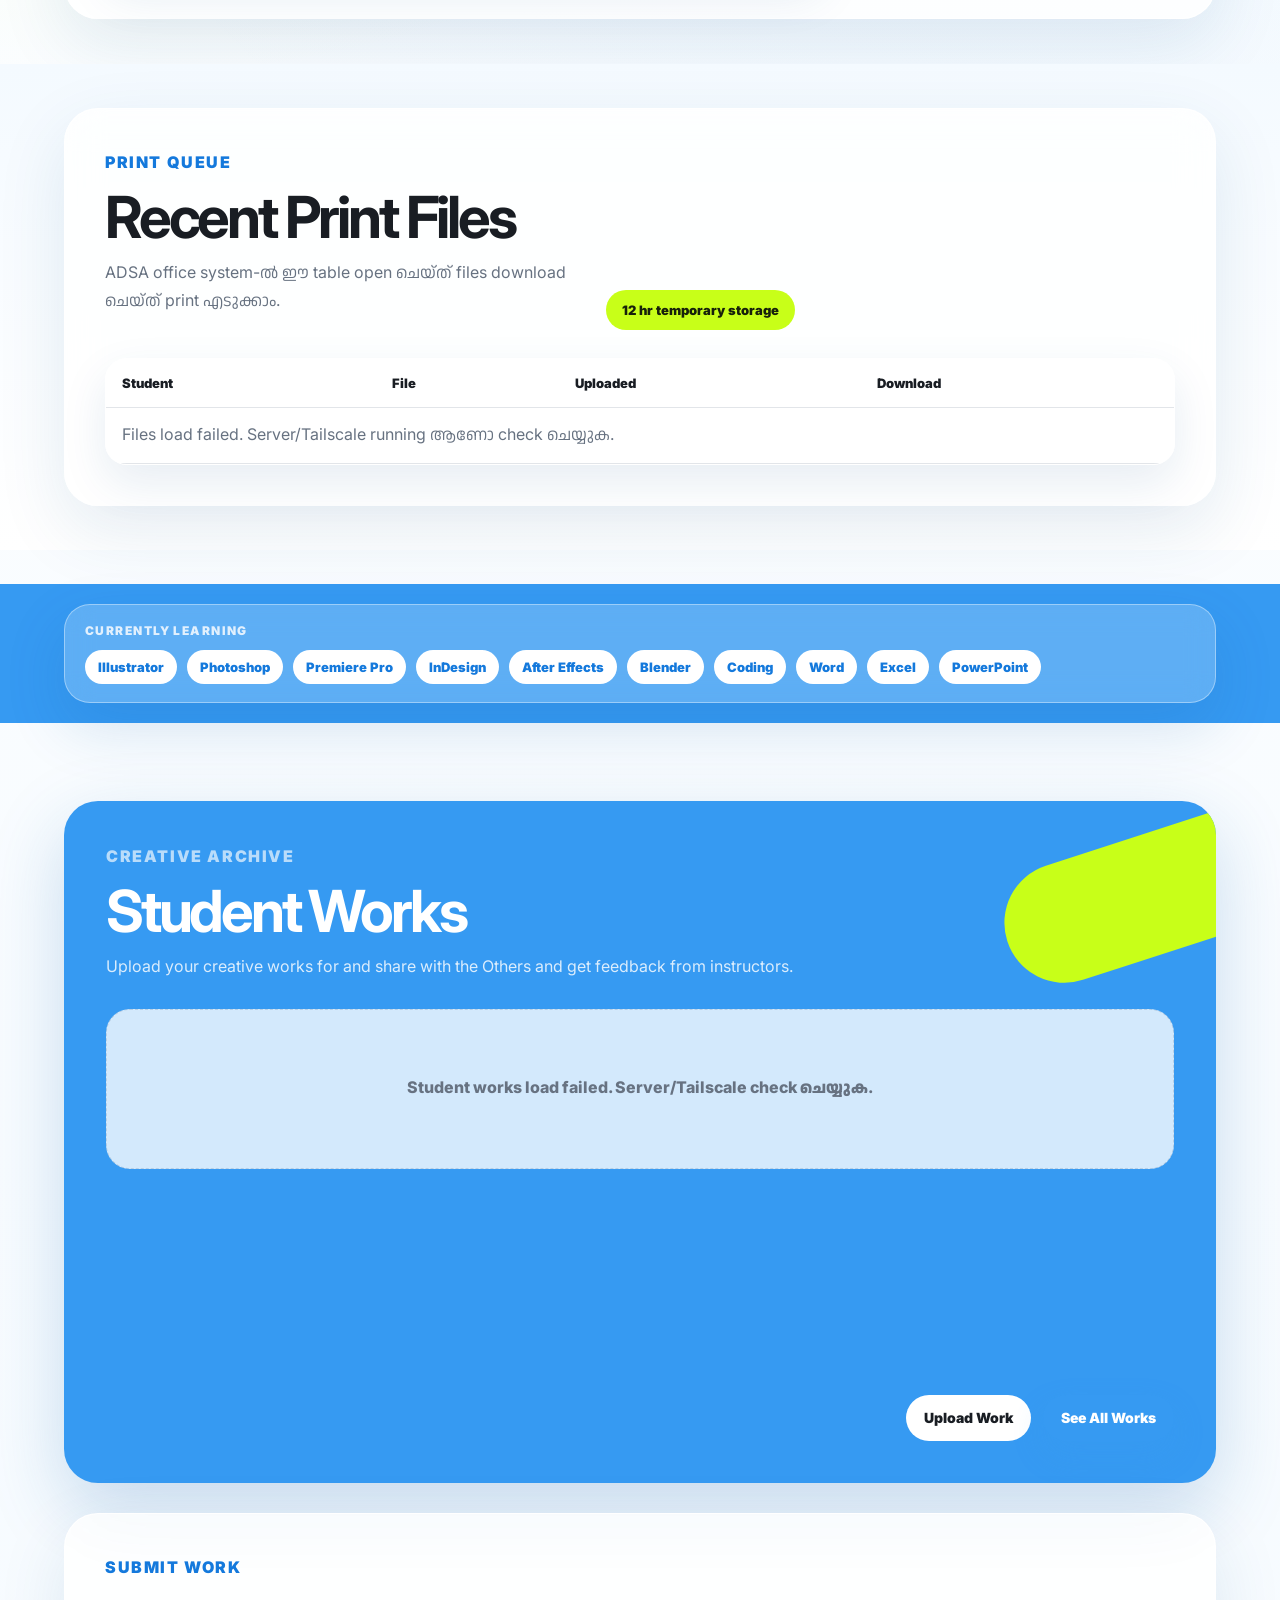
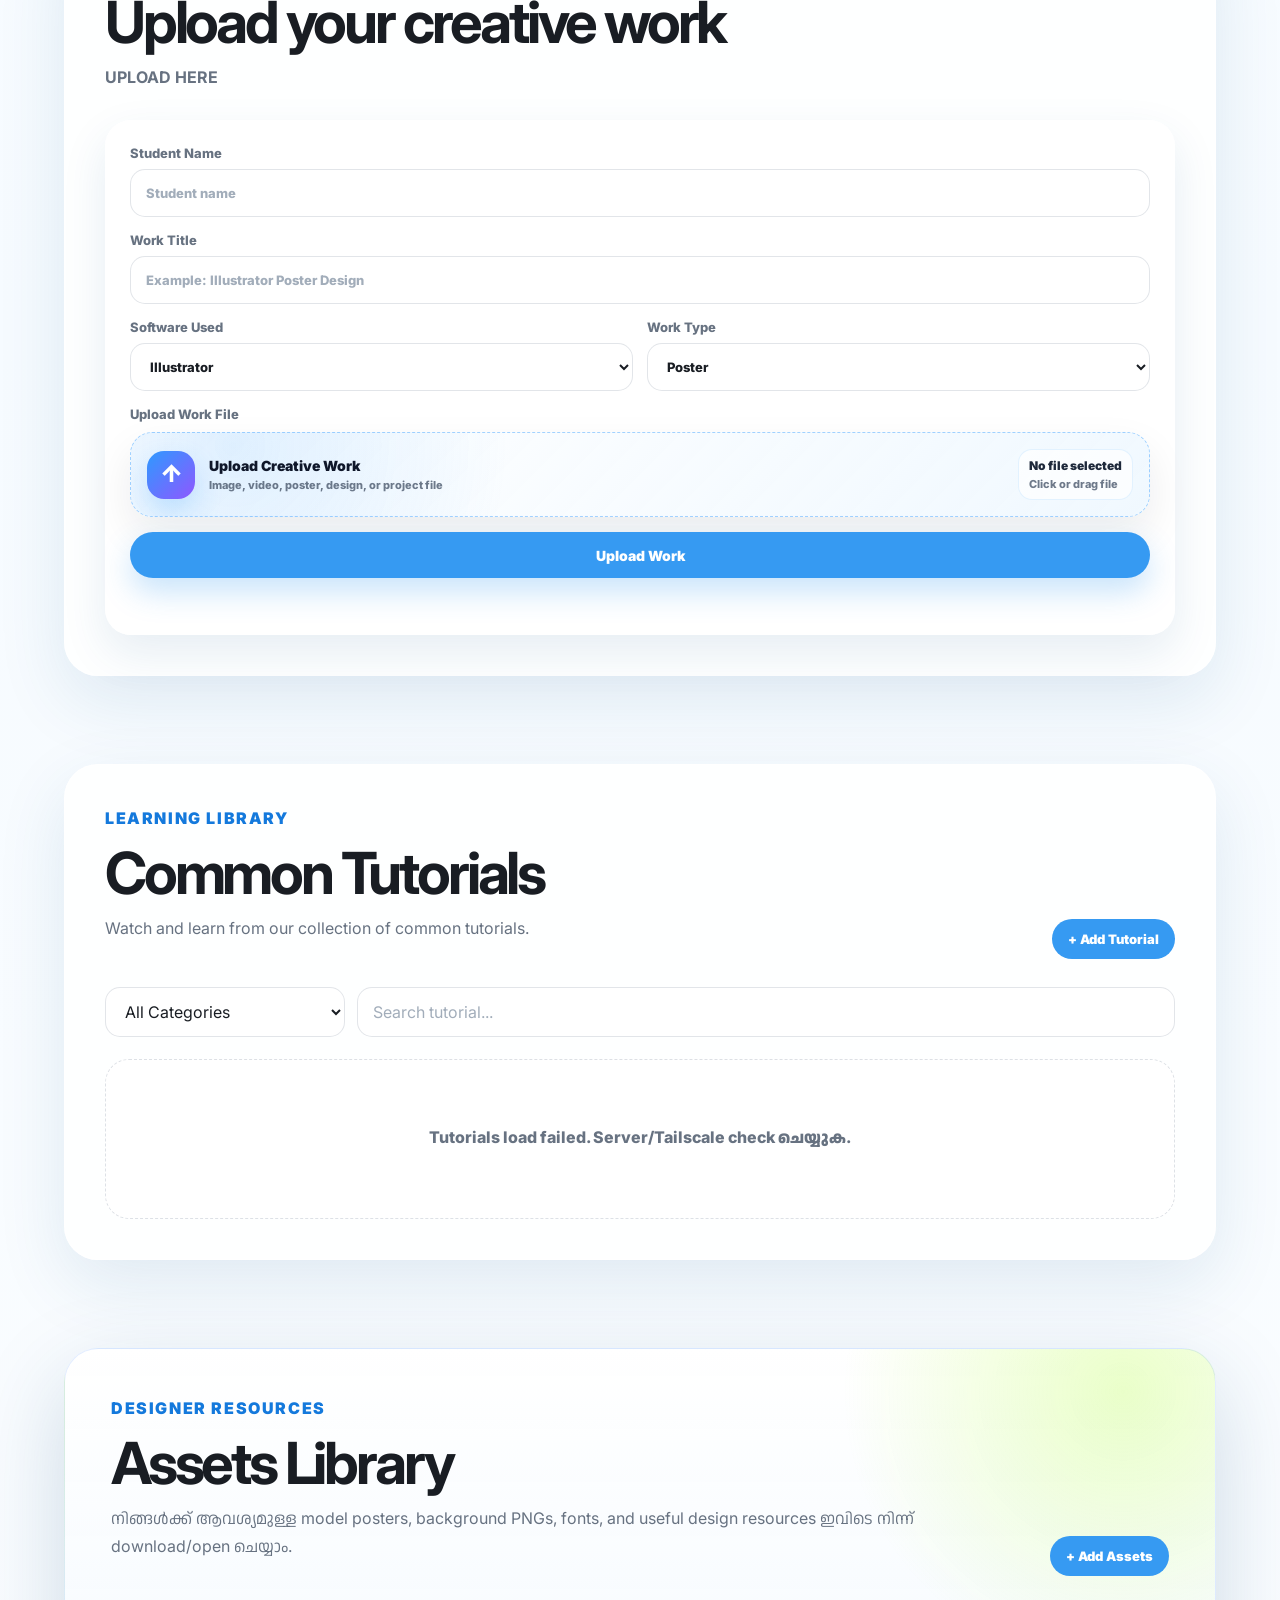
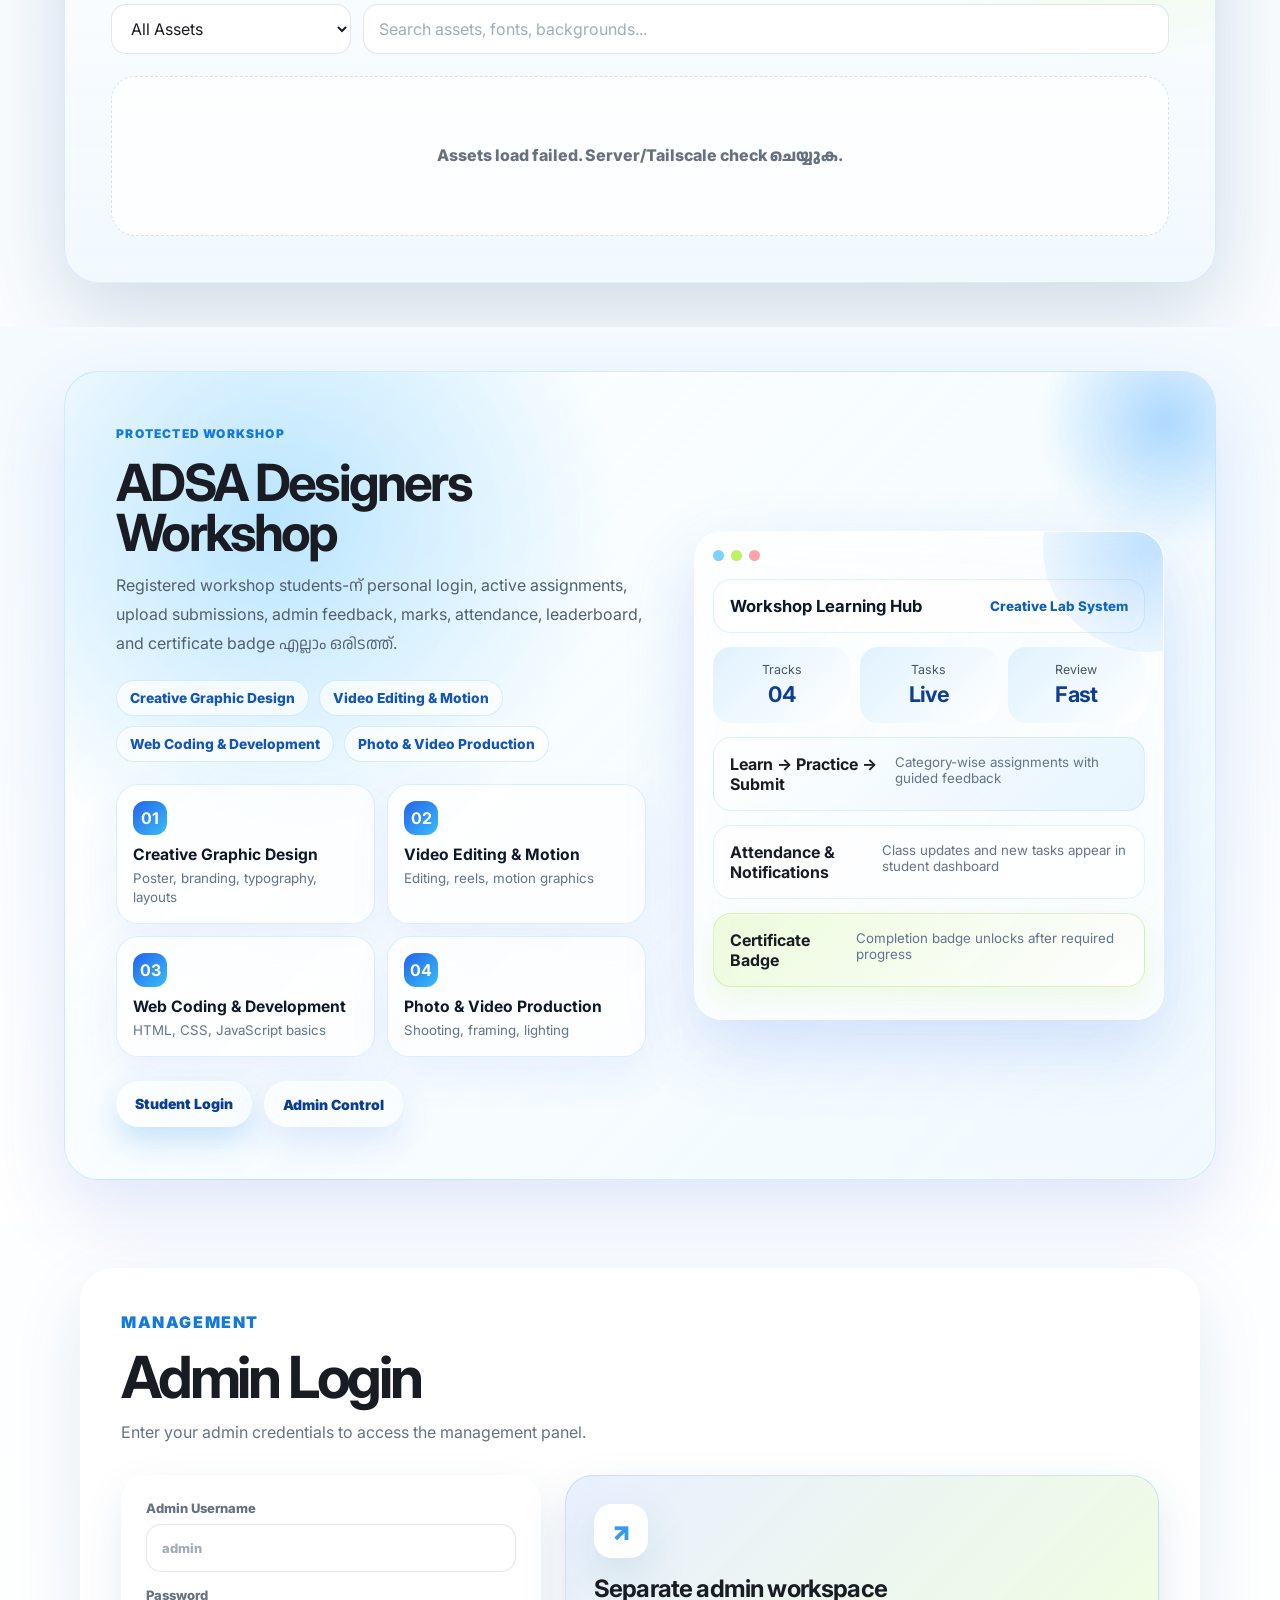
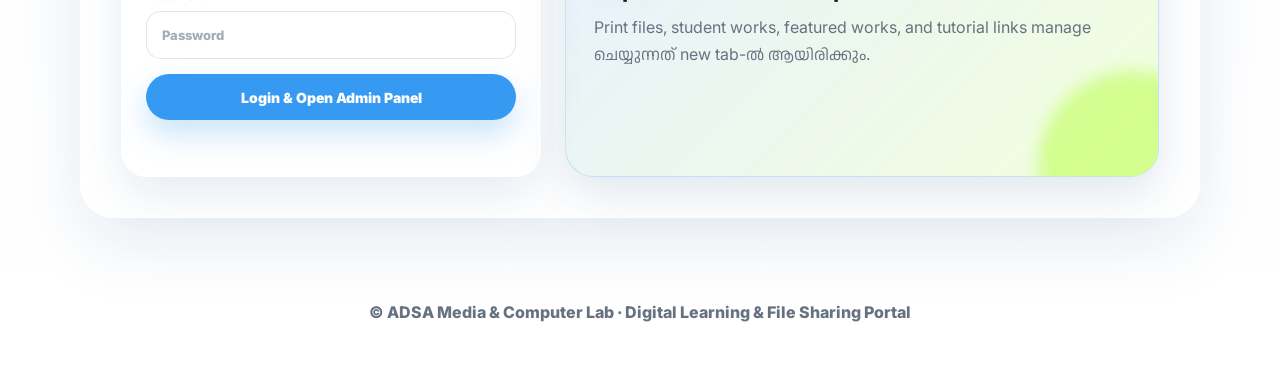
==== commit 360eb1fe: "Add files via upload" ====
--- a/index.html
+++ b/index.html
@@ -5,7 +5,7 @@
   <meta name="viewport" content="width=device-width, initial-scale=1.0" />
   <meta name="google-site-verification: google693e8b73b3d4c100.html" />
   <title>ADSA Media Lab | ADSA Media & Computer Lab Alathurpadi Dars</title>
-<meta name="description" content="ADSA Media Lab is the official Media & Computer Lab portal of ADSA Students Association, Alathurpadi Dars. Students can upload print files, watch tutorials, access design assets, submit creative works, and use the workshop portal.">
+  <meta name="description" content="ADSA Media Lab is the official Media & Computer Lab portal of ADSA Students Association, Alathurpadi Dars. Students can upload print files, watch tutorials, access design assets, submit creative works, and use the workshop portal.">
   <title>ADSA Media & Computer Lab Portal</title>
   <link rel="icon" type="image/png" href="assets/logo.png" />
   <link rel="shortcut icon" type="image/png" href="assets/logo.png" />
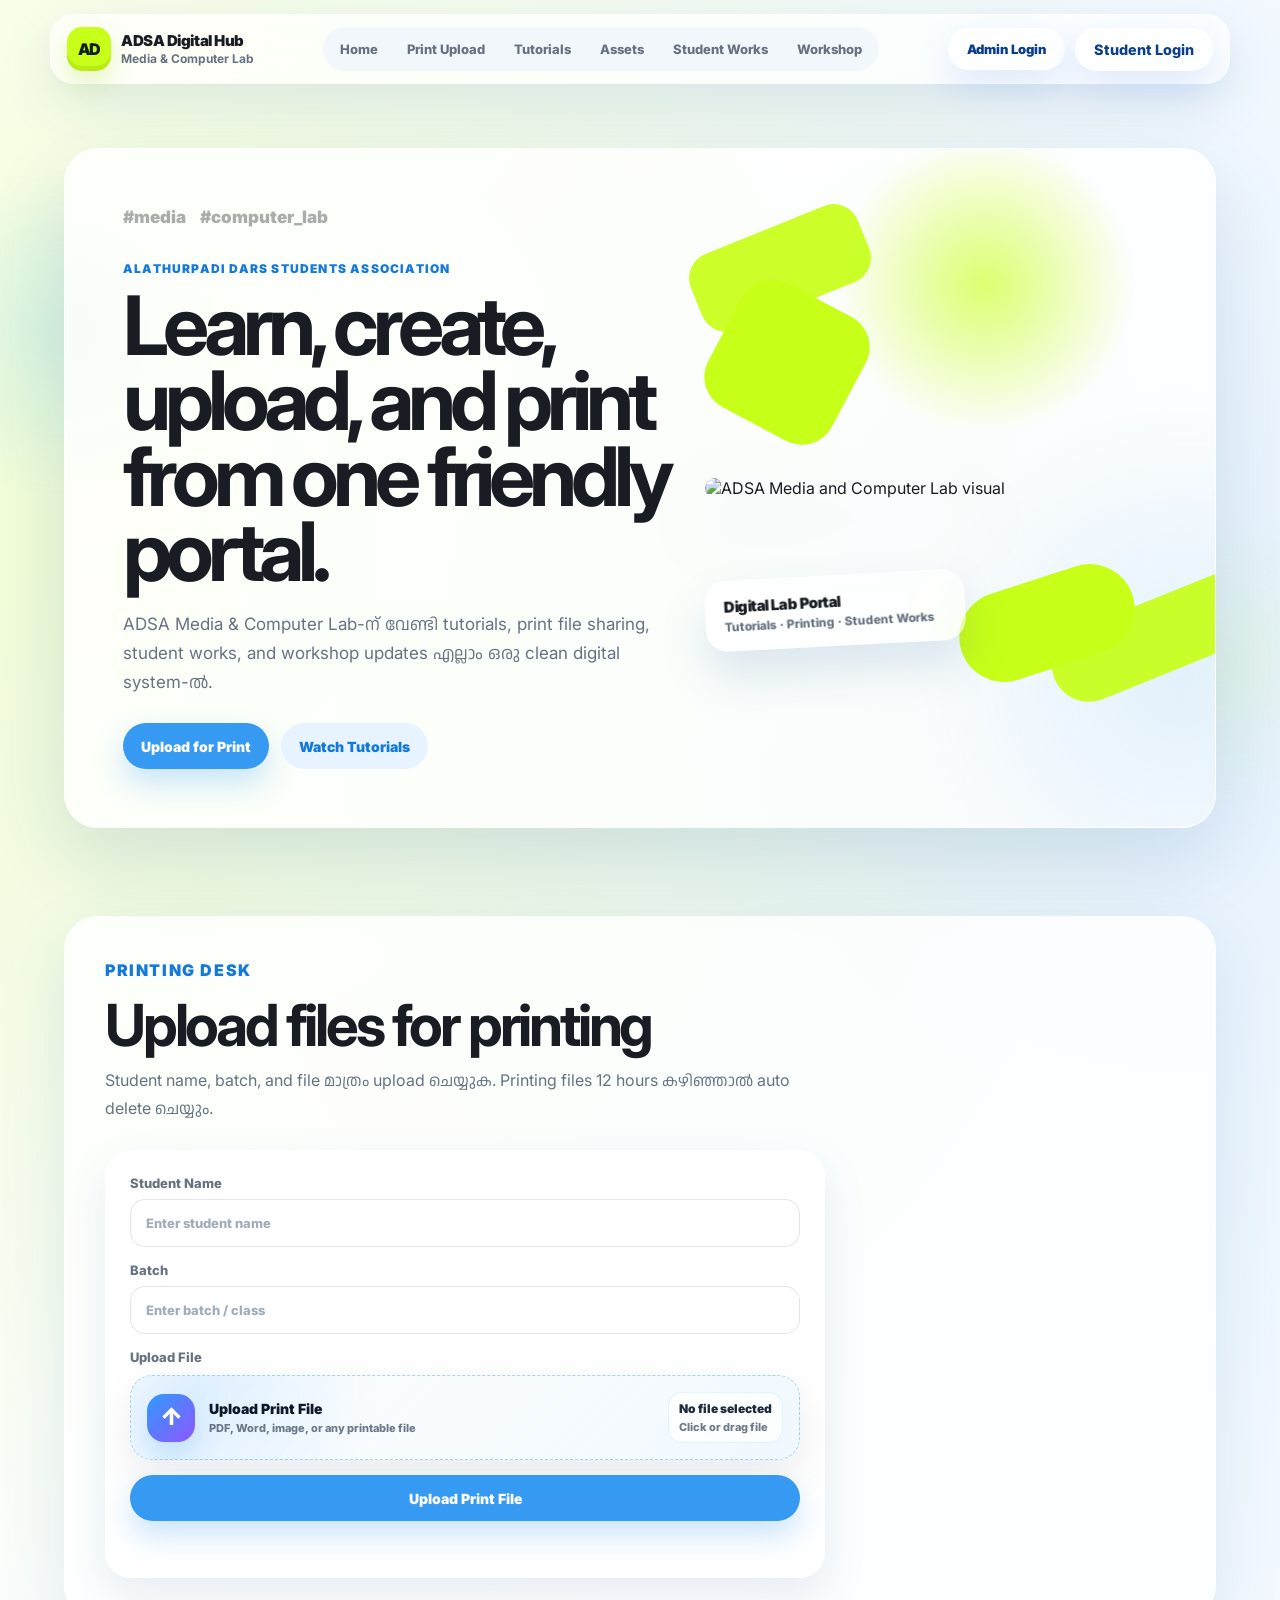
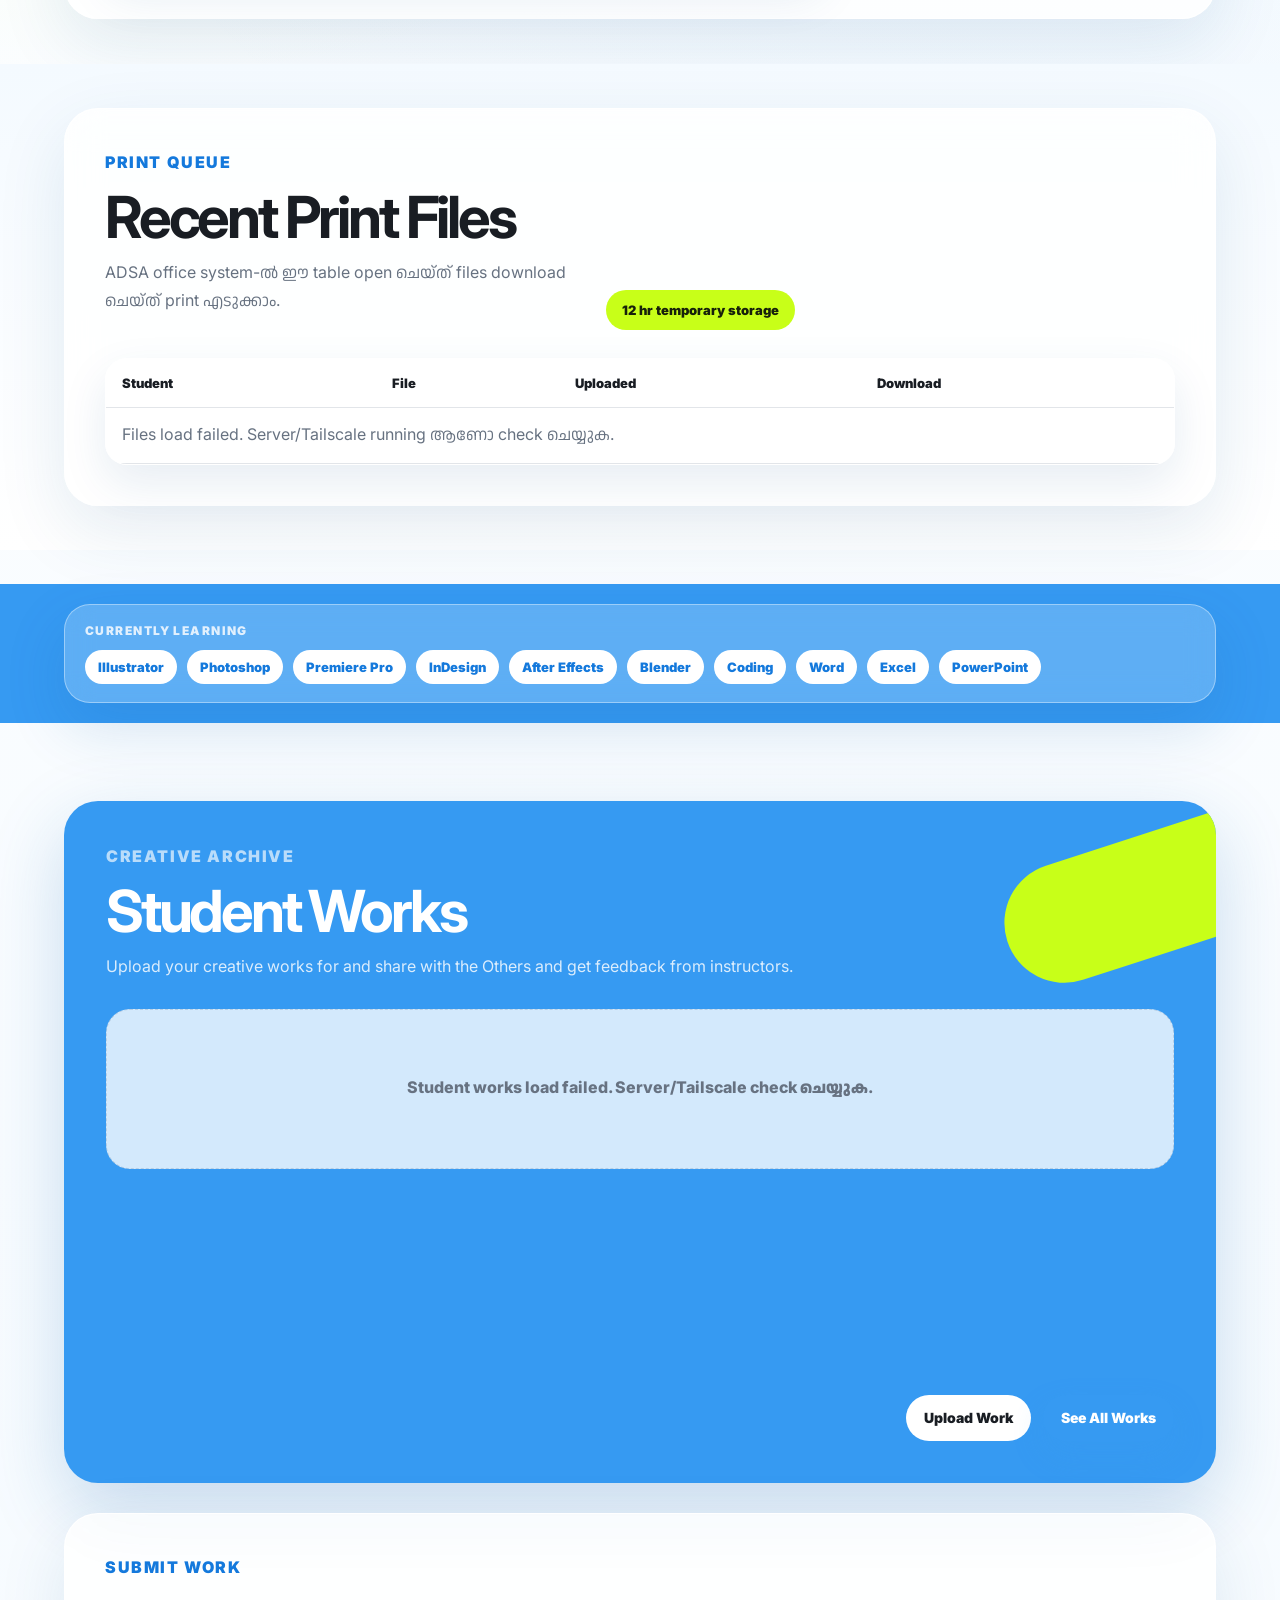
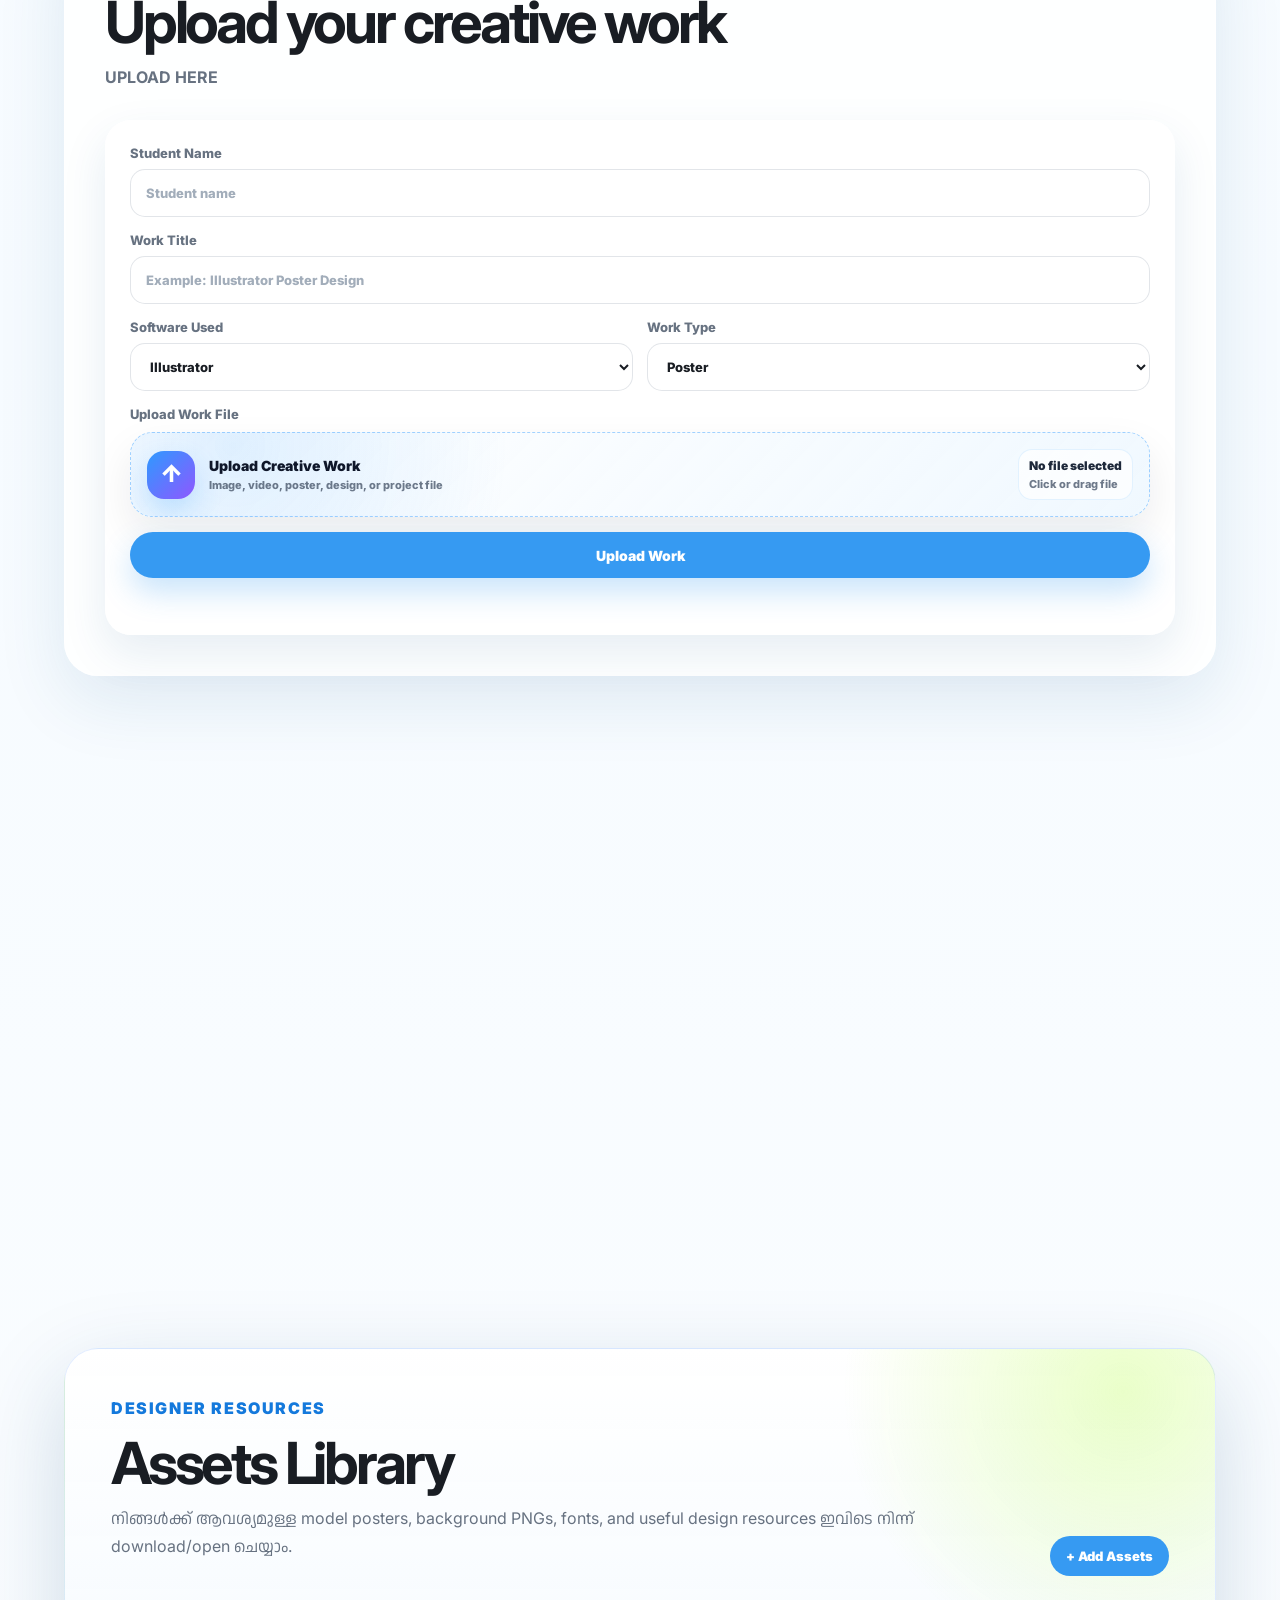
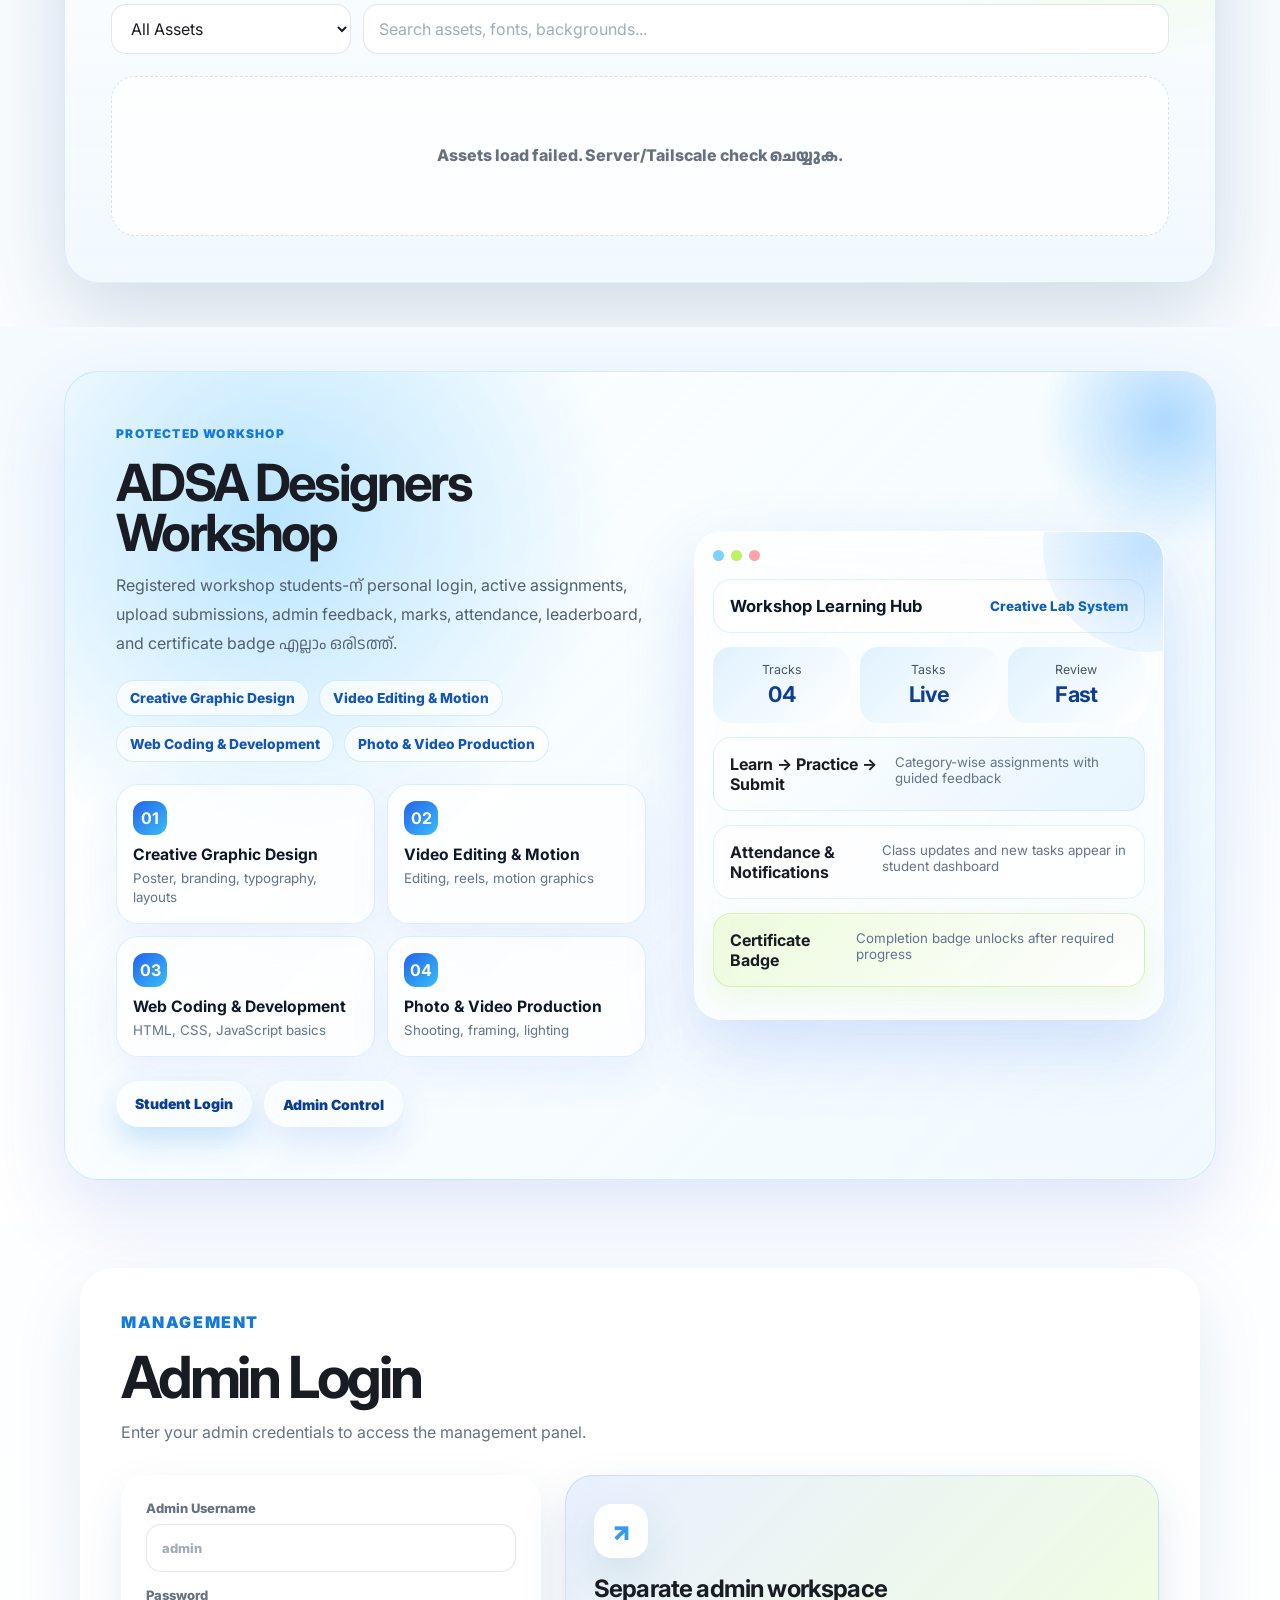
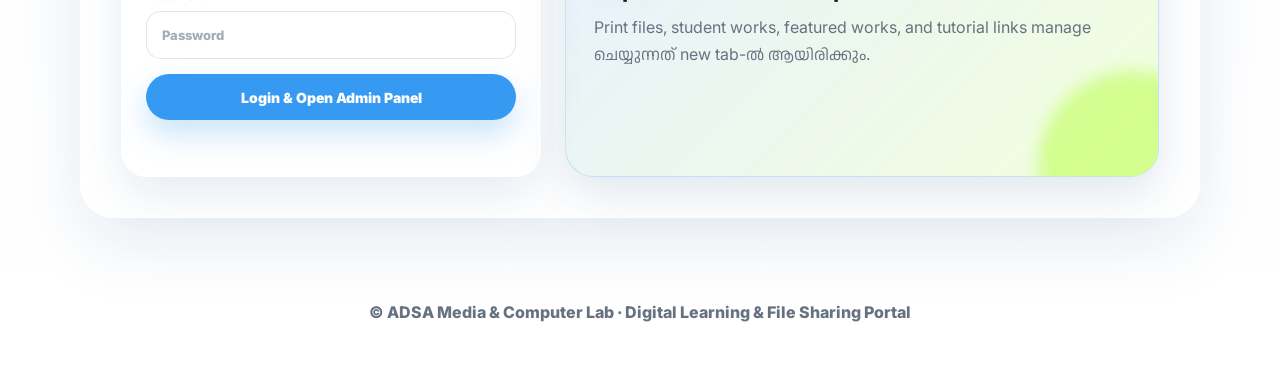
==== commit af58ab45: "Add files via upload" ====
--- a/index.html
+++ b/index.html
@@ -3,10 +3,8 @@
 <head>
   <meta charset="UTF-8" />
   <meta name="viewport" content="width=device-width, initial-scale=1.0" />
-  <meta name="google-site-verification: google693e8b73b3d4c100.html" />
   <title>ADSA Media Lab | ADSA Media & Computer Lab Alathurpadi Dars</title>
   <meta name="description" content="ADSA Media Lab is the official Media & Computer Lab portal of ADSA Students Association, Alathurpadi Dars. Students can upload print files, watch tutorials, access design assets, submit creative works, and use the workshop portal.">
-  <title>ADSA Media & Computer Lab Portal</title>
   <link rel="icon" type="image/png" href="assets/logo.png" />
   <link rel="shortcut icon" type="image/png" href="assets/logo.png" />
   <link rel="apple-touch-icon" href="assets/logo.png" />
--- a/style.css
+++ b/style.css
@@ -4020,3 +4020,120 @@
     grid-template-columns: 1fr;
   }
 }
+
+/* -------------------- Added: announcements, due warnings, approvals, download counts -------------------- */
+.inline-status-row {
+  display: flex;
+  align-items: center;
+  gap: 10px;
+  flex-wrap: wrap;
+}
+
+.status-badge,
+.due-badge {
+  display: inline-flex;
+  align-items: center;
+  justify-content: center;
+  min-height: 24px;
+  padding: 5px 9px;
+  border-radius: 999px;
+  font-size: 11px;
+  font-weight: 900;
+  line-height: 1;
+  white-space: nowrap;
+}
+
+.status-badge.status-approved,
+.work-approval-item.status-approved {
+  border-color: rgba(22, 163, 74, 0.2);
+}
+.status-badge.status-approved {
+  background: rgba(22, 163, 74, 0.12);
+  color: #15803d;
+}
+.status-badge.status-pending {
+  background: rgba(245, 158, 11, 0.14);
+  color: #b45309;
+}
+.status-badge.status-rejected {
+  background: rgba(239, 68, 68, 0.13);
+  color: #b91c1c;
+}
+.work-approval-item.status-pending {
+  background: linear-gradient(135deg, rgba(255, 251, 235, 0.9), #ffffff);
+}
+.work-approval-item.status-rejected {
+  background: linear-gradient(135deg, rgba(254, 242, 242, 0.9), #ffffff);
+}
+
+.due-badge.due-today {
+  background: rgba(239, 68, 68, 0.14);
+  color: #b91c1c;
+  box-shadow: 0 8px 18px rgba(239, 68, 68, 0.12);
+}
+.due-badge.due-soon {
+  background: rgba(245, 158, 11, 0.14);
+  color: #b45309;
+  box-shadow: 0 8px 18px rgba(245, 158, 11, 0.12);
+}
+.due-badge.due-normal {
+  background: rgba(54, 154, 242, 0.12);
+  color: var(--blue-dark);
+}
+.due-badge.due-overdue {
+  background: rgba(127, 29, 29, 0.12);
+  color: #7f1d1d;
+}
+.due-badge.due-none {
+  background: rgba(100, 116, 139, 0.12);
+  color: #475569;
+}
+.category-assignment-card.due-today,
+.category-assignment-card.due-soon {
+  border-color: rgba(245, 158, 11, 0.28);
+}
+
+.warning-btn {
+  background: #fff7ed;
+  color: #c2410c;
+  border: 1px solid rgba(249, 115, 22, 0.22);
+}
+.success-btn {
+  background: #ecfdf5;
+  color: #15803d;
+  border: 1px solid rgba(22, 163, 74, 0.22);
+}
+.btn[disabled] {
+  opacity: 0.45;
+  cursor: not-allowed;
+  transform: none !important;
+}
+
+.announcement-admin-item {
+  background: linear-gradient(135deg, rgba(231, 244, 255, 0.85), #ffffff);
+  border-style: solid;
+}
+.notification-item.type-announcement {
+  background: linear-gradient(135deg, rgba(231, 244, 255, 0.95), #ffffff);
+  border: 1px solid rgba(54, 154, 242, 0.16);
+}
+
+.asset-meta-line {
+  color: var(--muted);
+  font-size: 12px;
+  font-weight: 800;
+}
+
+@media (max-width: 720px) {
+  .inline-status-row {
+    align-items: flex-start;
+  }
+  .list-actions {
+    gap: 7px;
+  }
+  .status-badge,
+  .due-badge {
+    font-size: 10px;
+    padding: 5px 8px;
+  }
+}
